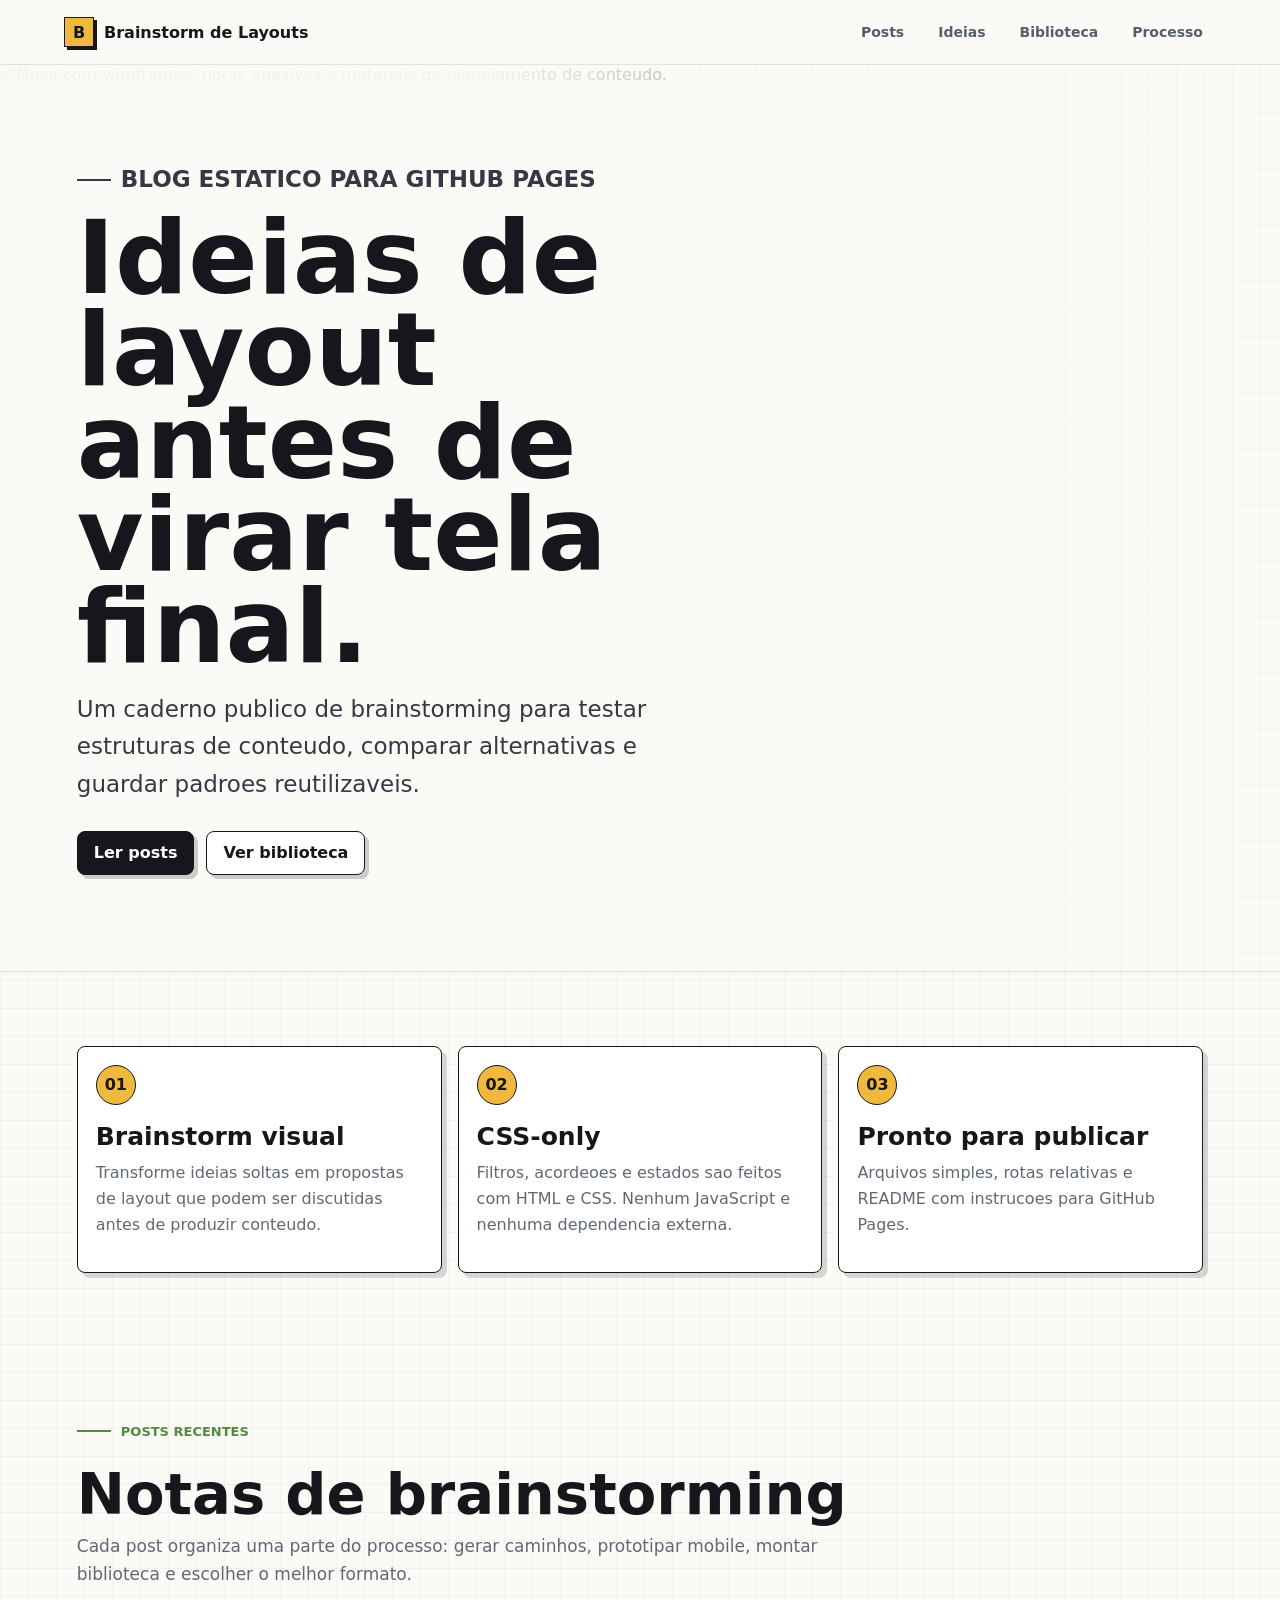
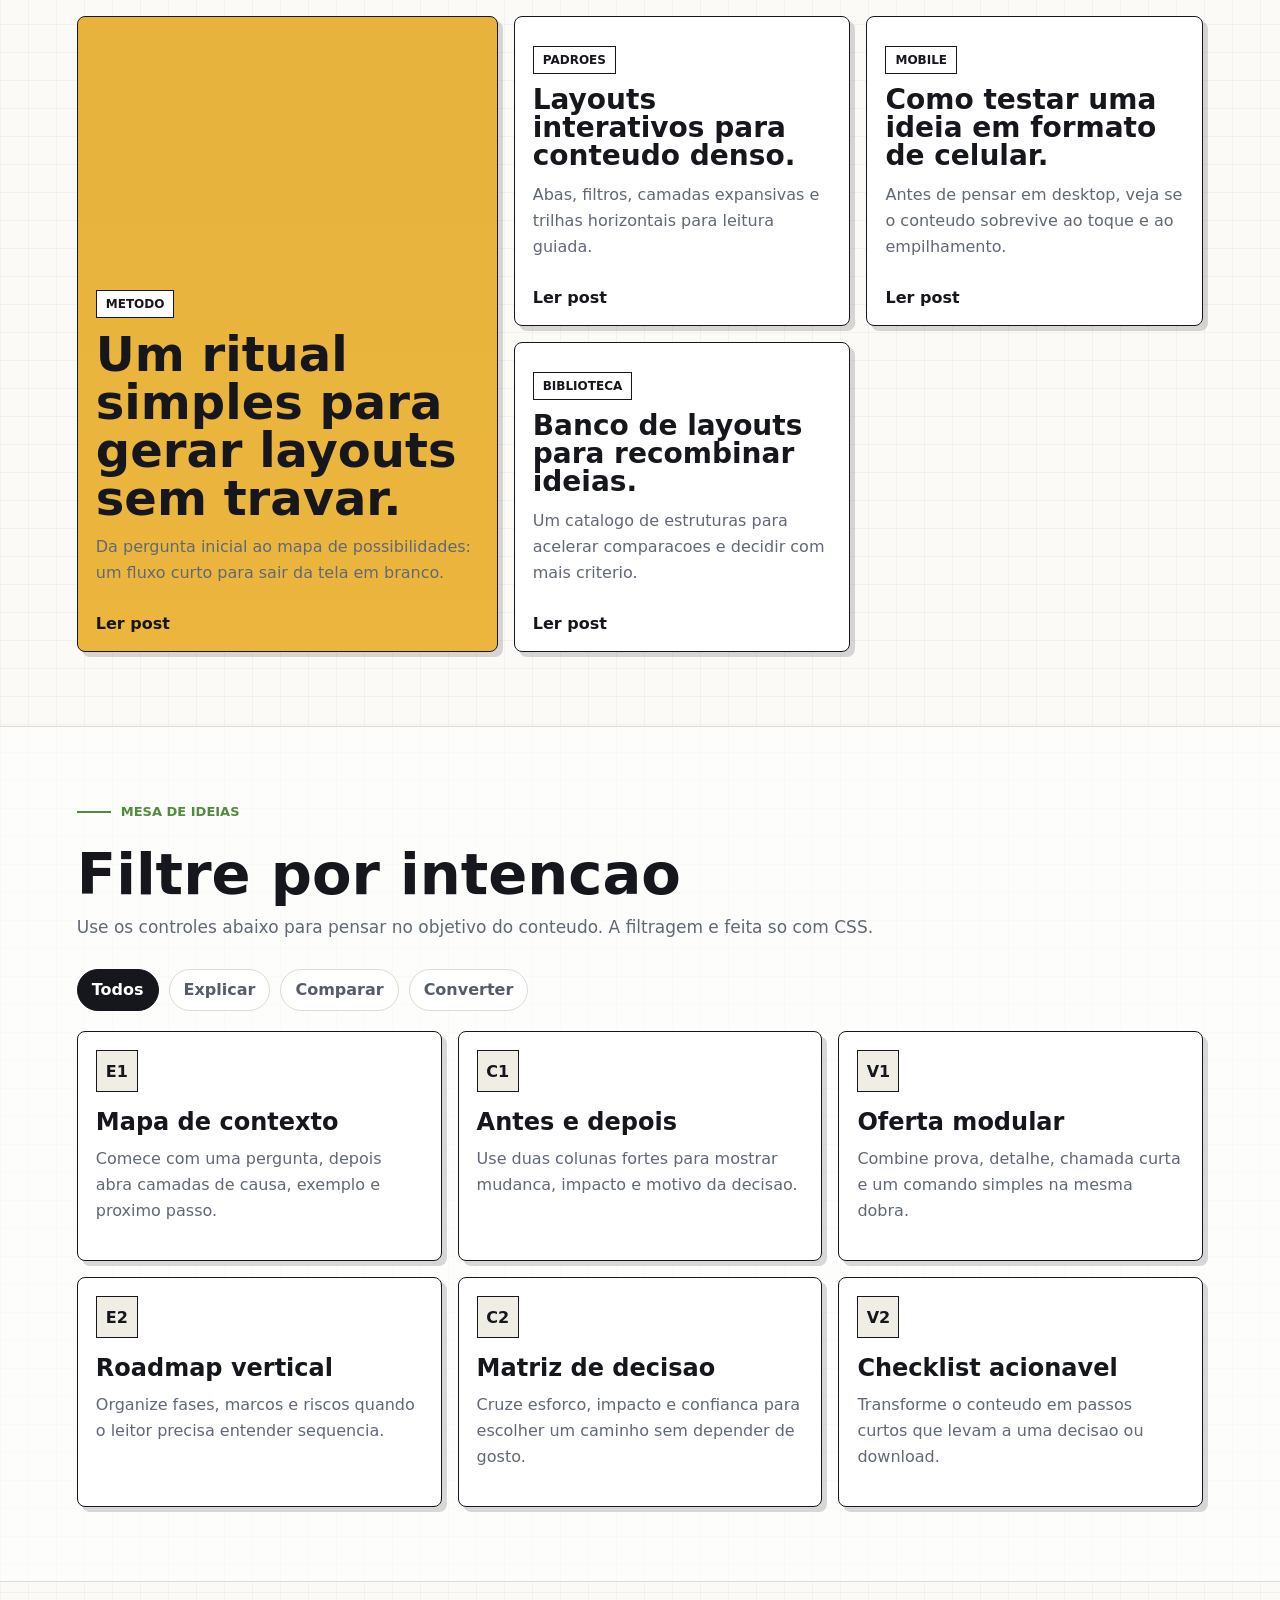
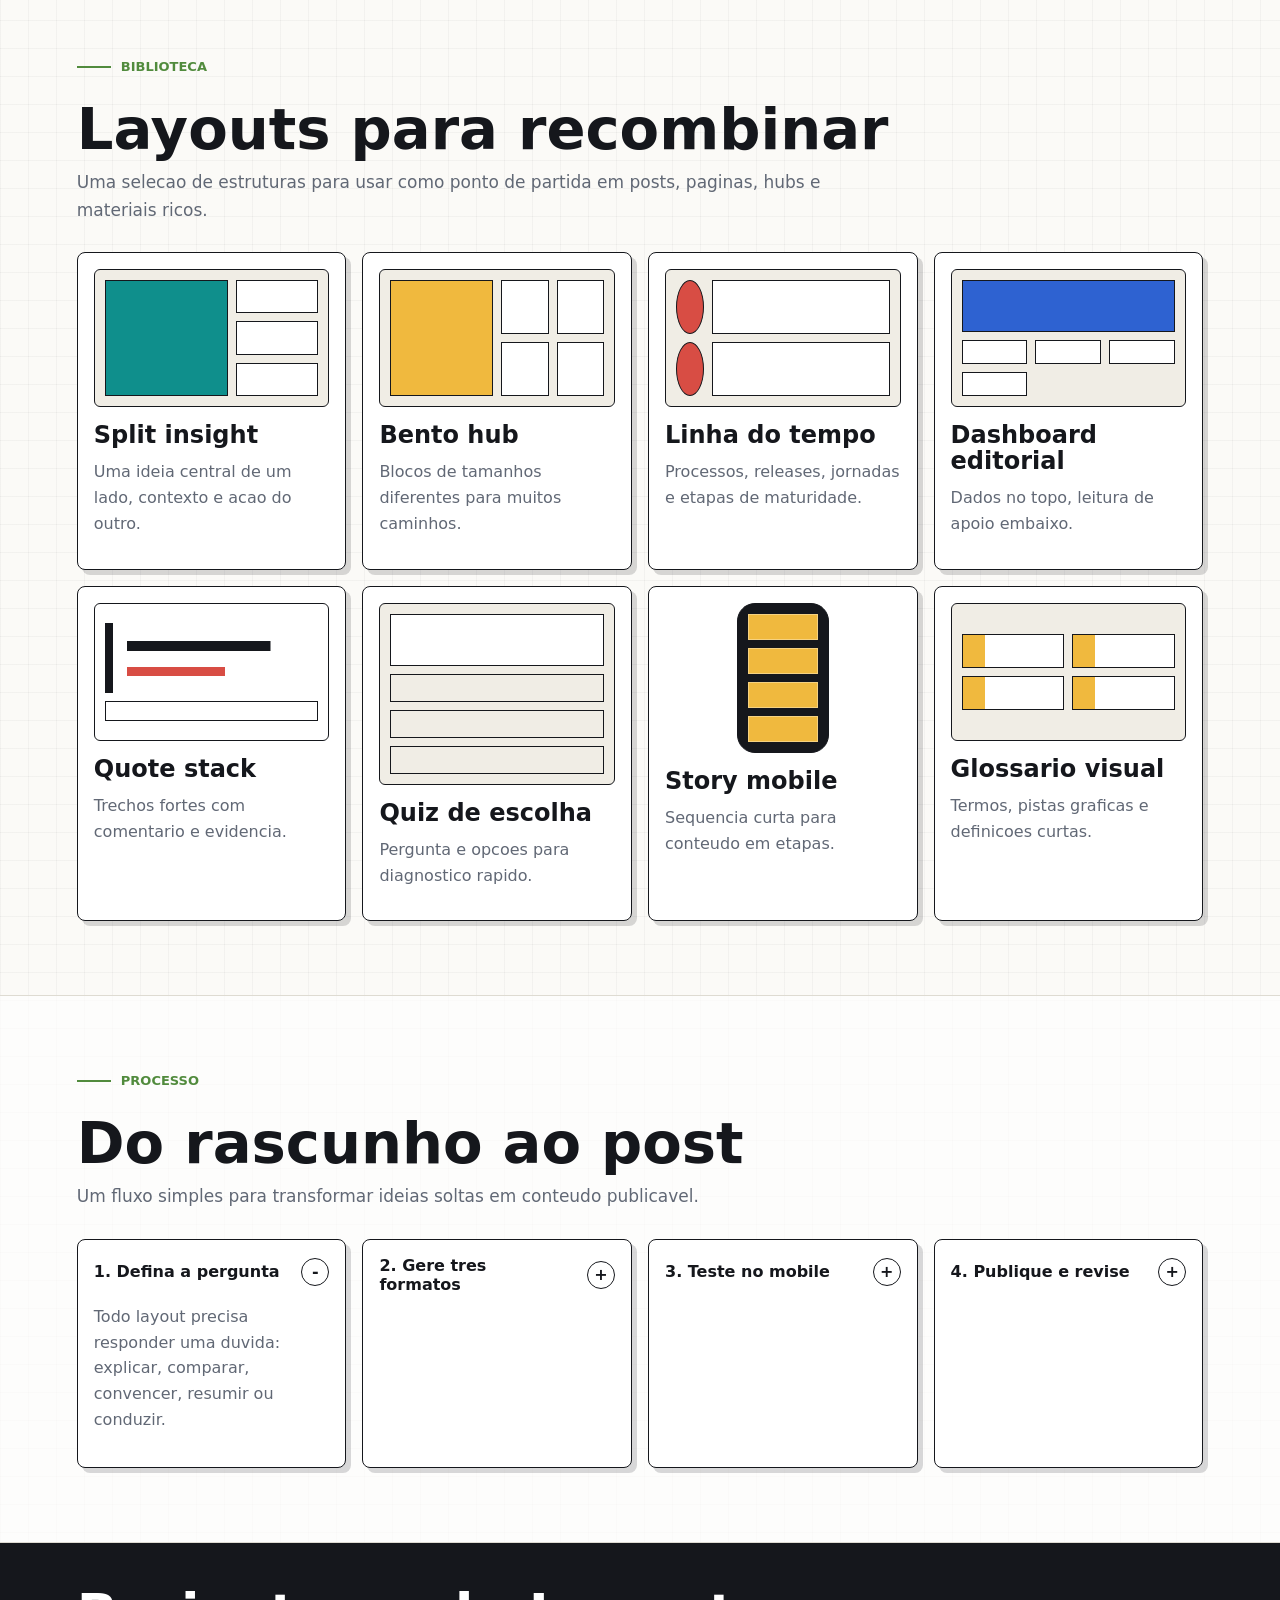
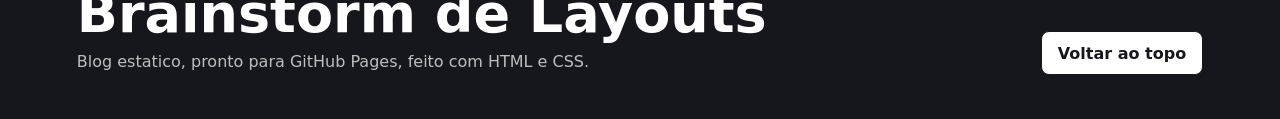
==== index.html @ 1c4a5344 "Add files via upload" ====
<!doctype html>
<html lang="pt-BR">
<head>
  <meta charset="utf-8">
  <meta name="viewport" content="width=device-width, initial-scale=1">
  <meta name="description" content="Um blog estatico de brainstorming para criar, comparar e publicar ideias de layouts interativos para conteudo.">
  <title>Brainstorm de Layouts</title>
  <link rel="stylesheet" href="styles.css">
</head>
<body>
  <a class="skip-link" href="#conteudo">Pular para o conteudo</a>

  <header class="site-header">
    <a class="brand" href="index.html" aria-label="Brainstorm de Layouts">
      <span class="brand-mark" aria-hidden="true">B</span>
      <span>Brainstorm de Layouts</span>
    </a>
    <nav class="site-nav" aria-label="Navegacao principal">
      <a href="#posts">Posts</a>
      <a href="#ideias">Ideias</a>
      <a href="#biblioteca">Biblioteca</a>
      <a href="#processo">Processo</a>
    </nav>
  </header>

  <main id="conteudo">
    <section class="hero">
      <img class="hero-image" src="assets/brainstorm-hero.png" alt="Mesa com wireframes, notas adesivas e materiais de planejamento de conteudo.">
      <div class="hero-copy">
        <p class="eyebrow">Blog estatico para GitHub Pages</p>
        <h1>Ideias de layout antes de virar tela final.</h1>
        <p>Um caderno publico de brainstorming para testar estruturas de conteudo, comparar alternativas e guardar padroes reutilizaveis.</p>
        <div class="hero-actions">
          <a class="button primary" href="#posts">Ler posts</a>
          <a class="button secondary" href="#biblioteca">Ver biblioteca</a>
        </div>
      </div>
    </section>

    <section class="section intro-grid" aria-label="Resumo do projeto">
      <article class="intro-card">
        <span class="stat">01</span>
        <h2>Brainstorm visual</h2>
        <p>Transforme ideias soltas em propostas de layout que podem ser discutidas antes de produzir conteudo.</p>
      </article>
      <article class="intro-card">
        <span class="stat">02</span>
        <h2>CSS-only</h2>
        <p>Filtros, acordeoes e estados sao feitos com HTML e CSS. Nenhum JavaScript e nenhuma dependencia externa.</p>
      </article>
      <article class="intro-card">
        <span class="stat">03</span>
        <h2>Pronto para publicar</h2>
        <p>Arquivos simples, rotas relativas e README com instrucoes para GitHub Pages.</p>
      </article>
    </section>

    <section class="section" id="posts">
      <div class="section-head">
        <p class="eyebrow">Posts recentes</p>
        <h2>Notas de brainstorming</h2>
        <p>Cada post organiza uma parte do processo: gerar caminhos, prototipar mobile, montar biblioteca e escolher o melhor formato.</p>
      </div>

      <div class="post-grid">
        <article class="post-card feature">
          <a class="card-link" href="posts/ritual-de-brainstorming.html">
            <span class="tag">Metodo</span>
            <h3>Um ritual simples para gerar layouts sem travar.</h3>
            <p>Da pergunta inicial ao mapa de possibilidades: um fluxo curto para sair da tela em branco.</p>
            <span class="read-more">Ler post</span>
          </a>
        </article>
        <article class="post-card">
          <a class="card-link" href="posts/layouts-interativos.html">
            <span class="tag">Padroes</span>
            <h3>Layouts interativos para conteudo denso.</h3>
            <p>Abas, filtros, camadas expansivas e trilhas horizontais para leitura guiada.</p>
            <span class="read-more">Ler post</span>
          </a>
        </article>
        <article class="post-card">
          <a class="card-link" href="posts/mobile-preview.html">
            <span class="tag">Mobile</span>
            <h3>Como testar uma ideia em formato de celular.</h3>
            <p>Antes de pensar em desktop, veja se o conteudo sobrevive ao toque e ao empilhamento.</p>
            <span class="read-more">Ler post</span>
          </a>
        </article>
        <article class="post-card">
          <a class="card-link" href="posts/banco-de-layouts.html">
            <span class="tag">Biblioteca</span>
            <h3>Banco de layouts para recombinar ideias.</h3>
            <p>Um catalogo de estruturas para acelerar comparacoes e decidir com mais criterio.</p>
            <span class="read-more">Ler post</span>
          </a>
        </article>
      </div>
    </section>

    <section class="section band" id="ideias">
      <div class="section-head">
        <p class="eyebrow">Mesa de ideias</p>
        <h2>Filtre por intencao</h2>
        <p>Use os controles abaixo para pensar no objetivo do conteudo. A filtragem e feita so com CSS.</p>
      </div>

      <div class="idea-filter">
        <input class="filter-input" type="radio" name="idea-filter" id="todos" checked>
        <input class="filter-input" type="radio" name="idea-filter" id="explicar">
        <input class="filter-input" type="radio" name="idea-filter" id="comparar">
        <input class="filter-input" type="radio" name="idea-filter" id="converter">

        <div class="filter-controls" aria-label="Filtros de ideias">
          <label for="todos">Todos</label>
          <label for="explicar">Explicar</label>
          <label for="comparar">Comparar</label>
          <label for="converter">Converter</label>
        </div>

        <div class="idea-board">
          <article class="idea-card" data-kind="explicar">
            <span class="idea-number">E1</span>
            <h3>Mapa de contexto</h3>
            <p>Comece com uma pergunta, depois abra camadas de causa, exemplo e proximo passo.</p>
          </article>
          <article class="idea-card" data-kind="comparar">
            <span class="idea-number">C1</span>
            <h3>Antes e depois</h3>
            <p>Use duas colunas fortes para mostrar mudanca, impacto e motivo da decisao.</p>
          </article>
          <article class="idea-card" data-kind="converter">
            <span class="idea-number">V1</span>
            <h3>Oferta modular</h3>
            <p>Combine prova, detalhe, chamada curta e um comando simples na mesma dobra.</p>
          </article>
          <article class="idea-card" data-kind="explicar">
            <span class="idea-number">E2</span>
            <h3>Roadmap vertical</h3>
            <p>Organize fases, marcos e riscos quando o leitor precisa entender sequencia.</p>
          </article>
          <article class="idea-card" data-kind="comparar">
            <span class="idea-number">C2</span>
            <h3>Matriz de decisao</h3>
            <p>Cruze esforco, impacto e confianca para escolher um caminho sem depender de gosto.</p>
          </article>
          <article class="idea-card" data-kind="converter">
            <span class="idea-number">V2</span>
            <h3>Checklist acionavel</h3>
            <p>Transforme o conteudo em passos curtos que levam a uma decisao ou download.</p>
          </article>
        </div>
      </div>
    </section>

    <section class="section" id="biblioteca">
      <div class="section-head">
        <p class="eyebrow">Biblioteca</p>
        <h2>Layouts para recombinar</h2>
        <p>Uma selecao de estruturas para usar como ponto de partida em posts, paginas, hubs e materiais ricos.</p>
      </div>

      <div class="layout-library">
        <article class="layout-card">
          <div class="layout-mini split" aria-hidden="true"><span></span><span></span><span></span><span></span></div>
          <h3>Split insight</h3>
          <p>Uma ideia central de um lado, contexto e acao do outro.</p>
        </article>
        <article class="layout-card">
          <div class="layout-mini bento" aria-hidden="true"><span></span><span></span><span></span><span></span><span></span></div>
          <h3>Bento hub</h3>
          <p>Blocos de tamanhos diferentes para muitos caminhos.</p>
        </article>
        <article class="layout-card">
          <div class="layout-mini timeline" aria-hidden="true"><span></span><span></span><span></span><span></span></div>
          <h3>Linha do tempo</h3>
          <p>Processos, releases, jornadas e etapas de maturidade.</p>
        </article>
        <article class="layout-card">
          <div class="layout-mini dashboard" aria-hidden="true"><span></span><span></span><span></span><span></span><span></span></div>
          <h3>Dashboard editorial</h3>
          <p>Dados no topo, leitura de apoio embaixo.</p>
        </article>
        <article class="layout-card">
          <div class="layout-mini quote" aria-hidden="true"><span></span><span></span></div>
          <h3>Quote stack</h3>
          <p>Trechos fortes com comentario e evidencia.</p>
        </article>
        <article class="layout-card">
          <div class="layout-mini quiz" aria-hidden="true"><span></span><span></span><span></span><span></span></div>
          <h3>Quiz de escolha</h3>
          <p>Pergunta e opcoes para diagnostico rapido.</p>
        </article>
        <article class="layout-card">
          <div class="layout-mini mobile" aria-hidden="true"><span></span><span></span><span></span><span></span></div>
          <h3>Story mobile</h3>
          <p>Sequencia curta para conteudo em etapas.</p>
        </article>
        <article class="layout-card">
          <div class="layout-mini glossary" aria-hidden="true"><span></span><span></span><span></span><span></span></div>
          <h3>Glossario visual</h3>
          <p>Termos, pistas graficas e definicoes curtas.</p>
        </article>
      </div>
    </section>

    <section class="section band process" id="processo">
      <div class="section-head">
        <p class="eyebrow">Processo</p>
        <h2>Do rascunho ao post</h2>
        <p>Um fluxo simples para transformar ideias soltas em conteudo publicavel.</p>
      </div>

      <div class="process-grid">
        <details open>
          <summary>1. Defina a pergunta</summary>
          <p>Todo layout precisa responder uma duvida: explicar, comparar, convencer, resumir ou conduzir.</p>
        </details>
        <details>
          <summary>2. Gere tres formatos</summary>
          <p>Crie pelo menos tres estruturas diferentes antes de escolher: uma linear, uma modular e uma visual.</p>
        </details>
        <details>
          <summary>3. Teste no mobile</summary>
          <p>Se o conteudo perde hierarquia em tela pequena, o layout ainda nao esta pronto.</p>
        </details>
        <details>
          <summary>4. Publique e revise</summary>
          <p>Suba no GitHub Pages, compartilhe o link e registre o que funcionou para a proxima rodada.</p>
        </details>
      </div>
    </section>
  </main>

  <footer class="site-footer">
    <div>
      <h2>Brainstorm de Layouts</h2>
      <p>Blog estatico, pronto para GitHub Pages, feito com HTML e CSS.</p>
    </div>
    <a class="button footer-button" href="#conteudo">Voltar ao topo</a>
  </footer>
</body>
</html>
---- styles.css ----
:root {
  color-scheme: light;
  --ink: #15171c;
  --muted: #616875;
  --paper: #fbfaf7;
  --panel: #ffffff;
  --line: #dedbd2;
  --soft: #f0ede5;
  --red: #d84d44;
  --teal: #0f8f8c;
  --blue: #2e62d1;
  --green: #518b3d;
  --yellow: #f0b93e;
  --shadow: 0 20px 60px rgba(21, 23, 28, .12);
  --radius: 8px;
  font-family: Inter, ui-sans-serif, system-ui, -apple-system, BlinkMacSystemFont, "Segoe UI", sans-serif;
}

* {
  box-sizing: border-box;
}

html {
  scroll-behavior: smooth;
}

body {
  margin: 0;
  overflow-x: hidden;
  background:
    linear-gradient(90deg, rgba(21, 23, 28, .035) 1px, transparent 1px),
    linear-gradient(rgba(21, 23, 28, .035) 1px, transparent 1px),
    var(--paper);
  background-size: 28px 28px;
  color: var(--ink);
}

img {
  display: block;
  max-width: 100%;
}

a {
  color: inherit;
}

h1,
h2,
h3,
p {
  margin-top: 0;
}

h1,
h2,
h3 {
  letter-spacing: 0;
}

p {
  color: var(--muted);
  line-height: 1.62;
}

.skip-link {
  position: fixed;
  top: 10px;
  left: 10px;
  z-index: 40;
  transform: translateY(-140%);
  padding: 10px 12px;
  border: 1px solid var(--ink);
  background: var(--yellow);
  font-weight: 800;
}

.skip-link:focus {
  transform: translateY(0);
}

.site-header {
  position: sticky;
  top: 0;
  z-index: 20;
  display: flex;
  align-items: center;
  justify-content: space-between;
  gap: 18px;
  padding: 14px clamp(18px, 5vw, 64px);
  border-bottom: 1px solid rgba(21, 23, 28, .1);
  background: rgba(251, 250, 247, .9);
  backdrop-filter: blur(14px);
}

.brand {
  display: inline-flex;
  align-items: center;
  gap: 10px;
  font-weight: 900;
  text-decoration: none;
  white-space: nowrap;
}

.brand-mark {
  display: grid;
  width: 30px;
  height: 30px;
  place-items: center;
  border: 1px solid var(--ink);
  background: var(--yellow);
  box-shadow: 3px 3px 0 var(--ink);
}

.site-nav {
  display: flex;
  flex-wrap: wrap;
  justify-content: flex-end;
  gap: 8px;
}

.site-nav a {
  min-height: 36px;
  padding: 9px 12px;
  border: 1px solid transparent;
  border-radius: 999px;
  color: #565d6b;
  font-size: 14px;
  font-weight: 800;
  text-decoration: none;
}

.site-nav a:hover,
.site-nav a:focus-visible {
  border-color: var(--line);
  background: var(--panel);
  color: var(--ink);
  outline: none;
}

.hero {
  position: relative;
  display: grid;
  min-height: 82vh;
  align-items: end;
  overflow: hidden;
  border-bottom: 1px solid var(--line);
}

.hero-image {
  position: absolute;
  inset: 0;
  width: 100%;
  height: 100%;
  object-fit: cover;
  object-position: center;
}

.hero::after {
  position: absolute;
  inset: 0;
  background: linear-gradient(90deg, rgba(251, 250, 247, .96) 0 38%, rgba(251, 250, 247, .68) 58%, rgba(251, 250, 247, .2));
  content: "";
}

.hero-copy {
  position: relative;
  z-index: 1;
  max-width: 760px;
  padding: clamp(42px, 8vw, 96px) clamp(18px, 6vw, 86px);
}

.eyebrow {
  display: inline-flex;
  align-items: center;
  gap: 10px;
  margin-bottom: 14px;
  color: var(--green);
  font-size: 13px;
  font-weight: 900;
  letter-spacing: 0;
  text-transform: uppercase;
}

.eyebrow::before {
  width: 34px;
  height: 2px;
  background: currentColor;
  content: "";
}

.hero h1 {
  max-width: 12ch;
  margin-bottom: 18px;
  font-size: clamp(48px, 8vw, 110px);
  line-height: .9;
}

.hero p {
  max-width: 56ch;
  color: #353943;
  font-size: clamp(18px, 2vw, 23px);
}

.hero-actions {
  display: flex;
  flex-wrap: wrap;
  gap: 12px;
  margin-top: 28px;
}

.button {
  display: inline-flex;
  min-height: 44px;
  align-items: center;
  justify-content: center;
  padding: 11px 16px;
  border: 1px solid var(--ink);
  border-radius: var(--radius);
  font-weight: 900;
  text-decoration: none;
  box-shadow: 4px 4px 0 rgba(21, 23, 28, .2);
}

.button.primary {
  background: var(--ink);
  color: #fff;
}

.button.secondary,
.footer-button {
  background: var(--panel);
  color: var(--ink);
}

.section {
  padding: 74px clamp(18px, 6vw, 86px);
}

.band {
  border-block: 1px solid var(--line);
  background: rgba(255, 255, 255, .66);
}

.section-head {
  display: grid;
  max-width: 820px;
  gap: 10px;
  margin-bottom: 28px;
}

.section-head h2 {
  margin-bottom: 0;
  font-size: clamp(32px, 4.5vw, 62px);
  line-height: 1;
}

.section-head p:last-child {
  margin-bottom: 0;
  font-size: 17px;
}

.intro-grid,
.post-grid,
.layout-library {
  display: grid;
  grid-template-columns: repeat(3, minmax(0, 1fr));
  gap: 16px;
}

.intro-card,
.post-card,
.idea-card,
.layout-card,
.process-grid details {
  border: 1px solid var(--ink);
  border-radius: var(--radius);
  background: var(--panel);
  box-shadow: 5px 5px 0 rgba(21, 23, 28, .16);
}

.intro-card {
  min-height: 220px;
  padding: 18px;
}

.stat {
  display: inline-grid;
  width: 40px;
  height: 40px;
  place-items: center;
  margin-bottom: 18px;
  border: 1px solid var(--ink);
  border-radius: 50%;
  background: var(--yellow);
  font-weight: 900;
}

.intro-card h2 {
  margin-bottom: 10px;
  font-size: 25px;
  line-height: 1.08;
}

.post-grid {
  grid-template-columns: 1.25fr 1fr 1fr;
}

.post-card {
  min-height: 310px;
  overflow: hidden;
}

.post-card.feature {
  grid-row: span 2;
  min-height: 636px;
  background:
    linear-gradient(180deg, rgba(21, 23, 28, .04), rgba(21, 23, 28, .02)),
    var(--yellow);
}

.card-link {
  display: grid;
  min-height: 100%;
  align-content: end;
  gap: 12px;
  padding: 18px;
  text-decoration: none;
}

.tag {
  width: fit-content;
  padding: 6px 9px;
  border: 1px solid var(--ink);
  background: #fff;
  font-size: 12px;
  font-weight: 900;
  text-transform: uppercase;
}

.post-card h3 {
  max-width: 12ch;
  margin-bottom: 0;
  font-size: clamp(26px, 4vw, 48px);
  line-height: 1;
}

.post-card:not(.feature) h3 {
  max-width: 16ch;
  font-size: 28px;
}

.read-more {
  color: var(--ink);
  font-weight: 900;
}

.idea-filter {
  display: grid;
  gap: 20px;
}

.filter-input {
  position: absolute;
  opacity: 0;
  pointer-events: none;
}

.filter-controls {
  display: flex;
  flex-wrap: wrap;
  gap: 10px;
}

.filter-controls label {
  min-height: 42px;
  padding: 10px 14px;
  border: 1px solid var(--line);
  border-radius: 999px;
  background: #fff;
  color: #555d69;
  cursor: pointer;
  font-weight: 900;
}

#todos:checked ~ .filter-controls label[for="todos"],
#explicar:checked ~ .filter-controls label[for="explicar"],
#comparar:checked ~ .filter-controls label[for="comparar"],
#converter:checked ~ .filter-controls label[for="converter"] {
  border-color: var(--ink);
  background: var(--ink);
  color: #fff;
}

.idea-board {
  display: grid;
  grid-template-columns: repeat(3, minmax(0, 1fr));
  gap: 16px;
}

.idea-card {
  min-height: 230px;
  padding: 18px;
}

.idea-number {
  display: inline-grid;
  width: 42px;
  height: 42px;
  place-items: center;
  margin-bottom: 18px;
  border: 1px solid var(--ink);
  background: var(--soft);
  font-weight: 900;
}

.idea-card h3,
.layout-card h3 {
  margin-bottom: 10px;
  font-size: 24px;
  line-height: 1.08;
}

#explicar:checked ~ .idea-board .idea-card:not([data-kind="explicar"]),
#comparar:checked ~ .idea-board .idea-card:not([data-kind="comparar"]),
#converter:checked ~ .idea-board .idea-card:not([data-kind="converter"]) {
  display: none;
}

.layout-library {
  grid-template-columns: repeat(4, minmax(0, 1fr));
}

.layout-card {
  min-height: 276px;
  padding: 16px;
}

.layout-mini {
  display: grid;
  min-height: 138px;
  gap: 8px;
  margin-bottom: 16px;
  padding: 10px;
  border: 1px solid var(--ink);
  border-radius: 6px;
  background: var(--soft);
}

.layout-mini span {
  min-height: 20px;
  border: 1px solid var(--ink);
  background: #fff;
}

.layout-mini.split {
  grid-template-columns: 1.2fr .8fr;
}

.layout-mini.split span:first-child {
  grid-row: span 3;
  background: var(--teal);
}

.layout-mini.bento {
  grid-template-columns: repeat(4, 1fr);
}

.layout-mini.bento span:first-child {
  grid-column: span 2;
  grid-row: span 2;
  background: var(--yellow);
}

.layout-mini.timeline {
  grid-template-columns: 28px 1fr;
}

.layout-mini.timeline span:nth-child(odd) {
  min-height: 20px;
  border-radius: 50%;
  background: var(--red);
}

.layout-mini.dashboard {
  grid-template-columns: repeat(3, 1fr);
}

.layout-mini.dashboard span:first-child {
  grid-column: span 3;
  min-height: 48px;
  background: var(--blue);
}

.layout-mini.quote {
  align-content: center;
  background: #fff;
}

.layout-mini.quote span:first-child {
  min-height: 70px;
  border-width: 0 0 0 8px;
  background:
    linear-gradient(var(--ink), var(--ink)) 14px 18px / 70% 10px no-repeat,
    linear-gradient(var(--red), var(--red)) 14px 44px / 48% 9px no-repeat,
    transparent;
}

.layout-mini.quiz {
  grid-template-columns: 1fr;
  align-content: center;
}

.layout-mini.quiz span:first-child {
  min-height: 52px;
  background: #fff;
}

.layout-mini.quiz span:nth-child(n+2) {
  min-height: 28px;
  background: var(--soft);
}

.layout-mini.mobile {
  width: 92px;
  min-height: 150px;
  margin-inline: auto;
  border-radius: 18px;
  background: var(--ink);
}

.layout-mini.mobile span {
  border-color: rgba(255, 255, 255, .35);
  background: var(--yellow);
}

.layout-mini.glossary {
  grid-template-columns: 1fr 1fr;
  align-content: center;
}

.layout-mini.glossary span {
  min-height: 34px;
  background: linear-gradient(90deg, var(--yellow) 0 22%, #fff 22%);
}

.process-grid {
  display: grid;
  grid-template-columns: repeat(4, minmax(0, 1fr));
  gap: 16px;
}

.process-grid details {
  min-height: 210px;
  padding: 0;
  overflow: hidden;
}

.process-grid summary {
  display: flex;
  min-height: 64px;
  align-items: center;
  justify-content: space-between;
  gap: 14px;
  padding: 16px;
  cursor: pointer;
  font-weight: 900;
  list-style: none;
}

.process-grid summary::-webkit-details-marker {
  display: none;
}

.process-grid summary::after {
  display: grid;
  width: 26px;
  height: 26px;
  flex: 0 0 auto;
  place-items: center;
  border: 1px solid currentColor;
  border-radius: 50%;
  content: "+";
}

.process-grid details[open] summary::after {
  content: "-";
}

.process-grid details p {
  padding: 0 16px 18px;
}

.site-footer {
  display: grid;
  grid-template-columns: minmax(0, 1fr) auto;
  gap: 24px;
  align-items: end;
  padding: 44px clamp(18px, 6vw, 86px);
  background: var(--ink);
  color: #fff;
}

.site-footer h2 {
  margin-bottom: 8px;
  font-size: clamp(28px, 5vw, 54px);
  line-height: 1;
}

.site-footer p {
  margin-bottom: 0;
  color: rgba(255, 255, 255, .72);
}

.post-body {
  max-width: 820px;
  margin: 0 auto;
  padding: 70px clamp(18px, 6vw, 86px);
}

.post-body header {
  margin-bottom: 34px;
}

.post-body h1 {
  margin-bottom: 18px;
  font-size: clamp(42px, 7vw, 86px);
  line-height: .94;
}

.post-body h2 {
  margin-top: 42px;
  margin-bottom: 12px;
  font-size: clamp(28px, 4vw, 44px);
  line-height: 1;
}

.post-body p,
.post-body li {
  color: #454b56;
  font-size: 18px;
  line-height: 1.72;
}

.post-body ul,
.post-body ol {
  padding-left: 22px;
}

.post-note {
  margin: 32px 0;
  padding: 18px;
  border: 1px solid var(--ink);
  border-radius: var(--radius);
  background: #fff;
  box-shadow: 5px 5px 0 rgba(21, 23, 28, .16);
}

.post-nav {
  display: flex;
  flex-wrap: wrap;
  gap: 12px;
  margin-top: 44px;
}

@media (max-width: 1040px) {
  .intro-grid,
  .post-grid,
  .idea-board,
  .layout-library,
  .process-grid {
    grid-template-columns: repeat(2, minmax(0, 1fr));
  }

  .post-card.feature {
    grid-row: auto;
    min-height: 360px;
  }
}

@media (max-width: 720px) {
  .site-header {
    position: static;
    align-items: flex-start;
    flex-direction: column;
  }

  .site-nav {
    display: grid;
    width: min(100%, 336px);
    grid-template-columns: repeat(2, minmax(0, 1fr));
  }

  .site-nav a {
    text-align: center;
  }

  .hero {
    min-height: 760px;
  }

  .hero::after {
    background: linear-gradient(180deg, rgba(251, 250, 247, .95) 0 58%, rgba(251, 250, 247, .45));
  }

  .hero-copy {
    width: 100%;
    max-width: 390px;
    min-width: 0;
    padding: 46px 28px;
    overflow-wrap: anywhere;
  }

  .hero-copy > * {
    max-width: 100%;
  }

  .eyebrow {
    display: flex;
    flex-wrap: wrap;
    font-size: 12px;
    line-height: 1.25;
  }

  .eyebrow::before {
    flex: 0 0 34px;
  }

  .hero h1 {
    font-size: clamp(42px, 14vw, 58px);
  }

  .hero-actions,
  .site-footer,
  .post-nav {
    grid-template-columns: 1fr;
  }

  .hero-actions,
  .site-footer {
    display: grid;
  }

  .button {
    width: 100%;
    min-width: 0;
  }

  .section,
  .post-body {
    padding-left: 28px;
    padding-right: 36px;
  }

  .section > *,
  .post-body > * {
    width: 100%;
    max-width: calc(100vw - 64px);
  }

  .intro-grid,
  .post-grid,
  .idea-board,
  .layout-library,
  .process-grid {
    grid-template-columns: 1fr;
  }

  .intro-card,
  .post-card,
  .idea-card,
  .layout-card,
  .process-grid details {
    min-width: 0;
  }

  .filter-controls {
    display: grid;
    grid-template-columns: repeat(2, minmax(0, 1fr));
  }

  .filter-controls label {
    text-align: center;
  }
}
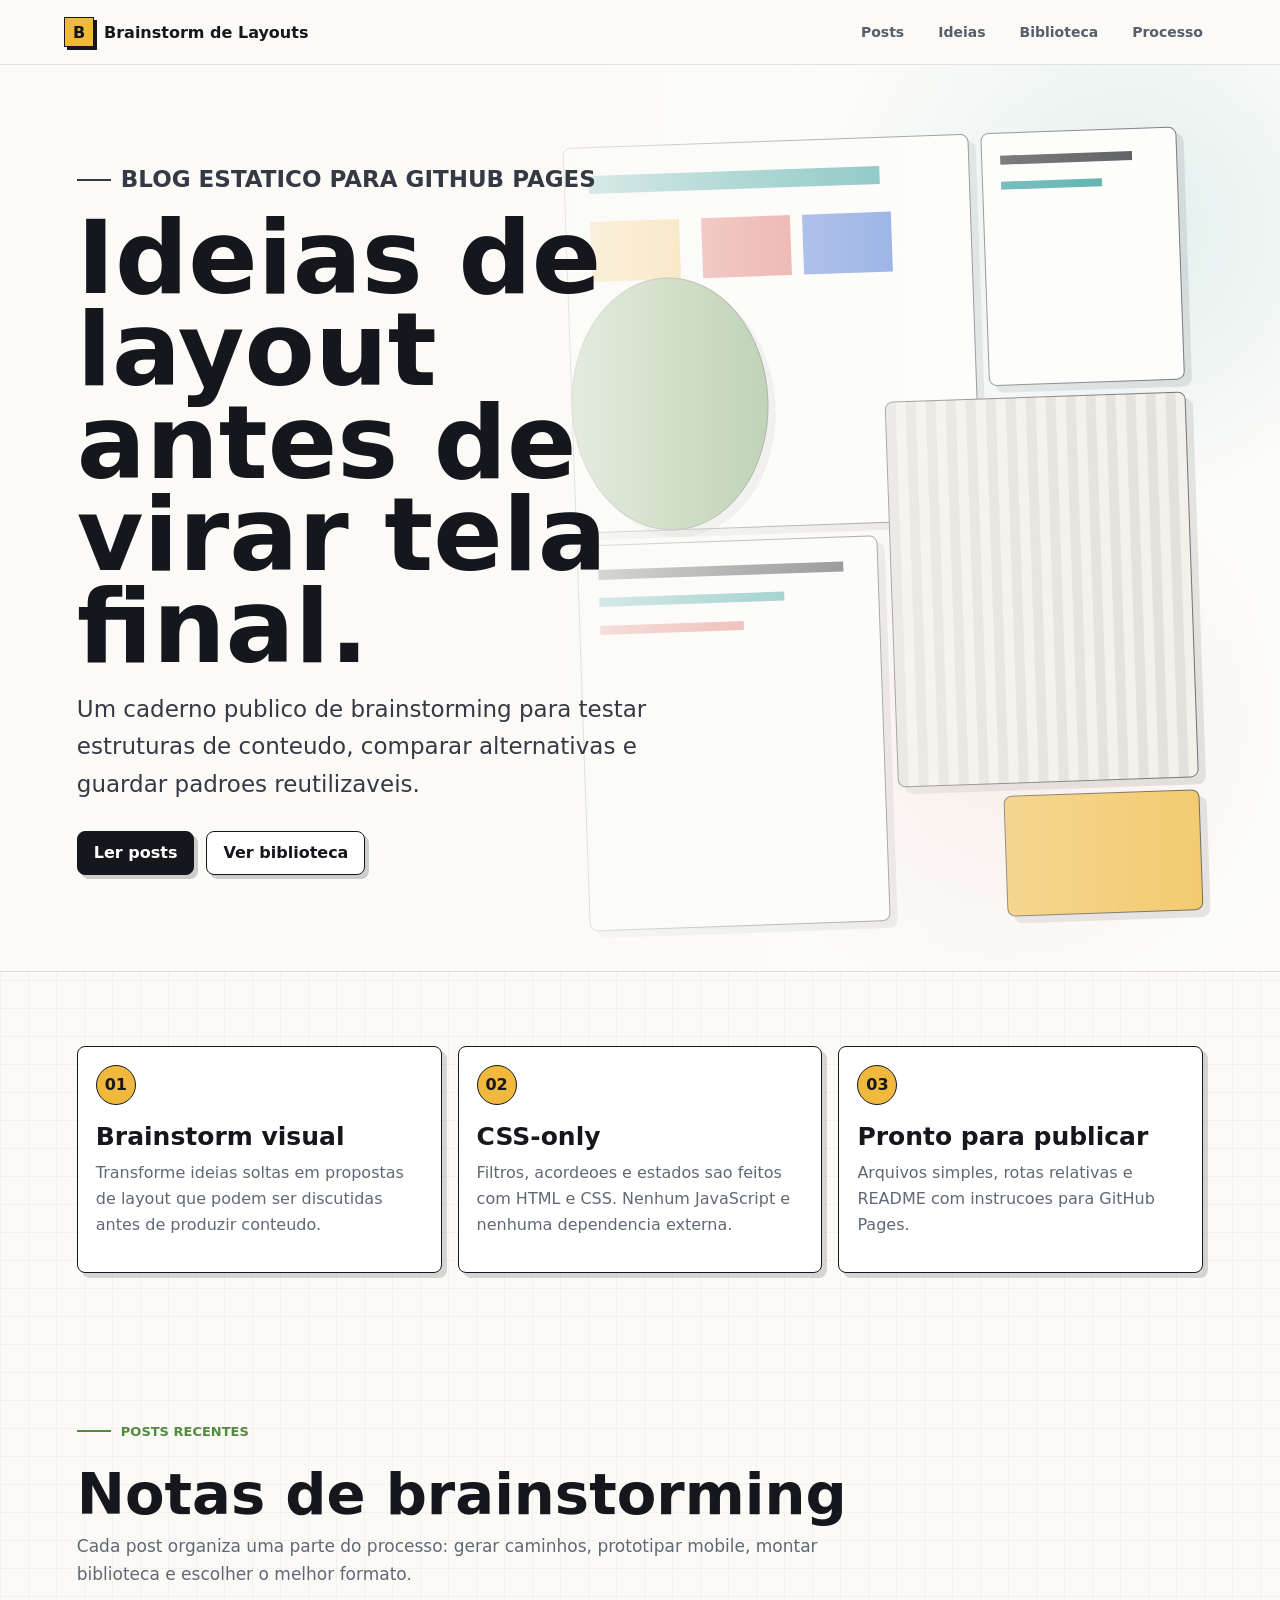
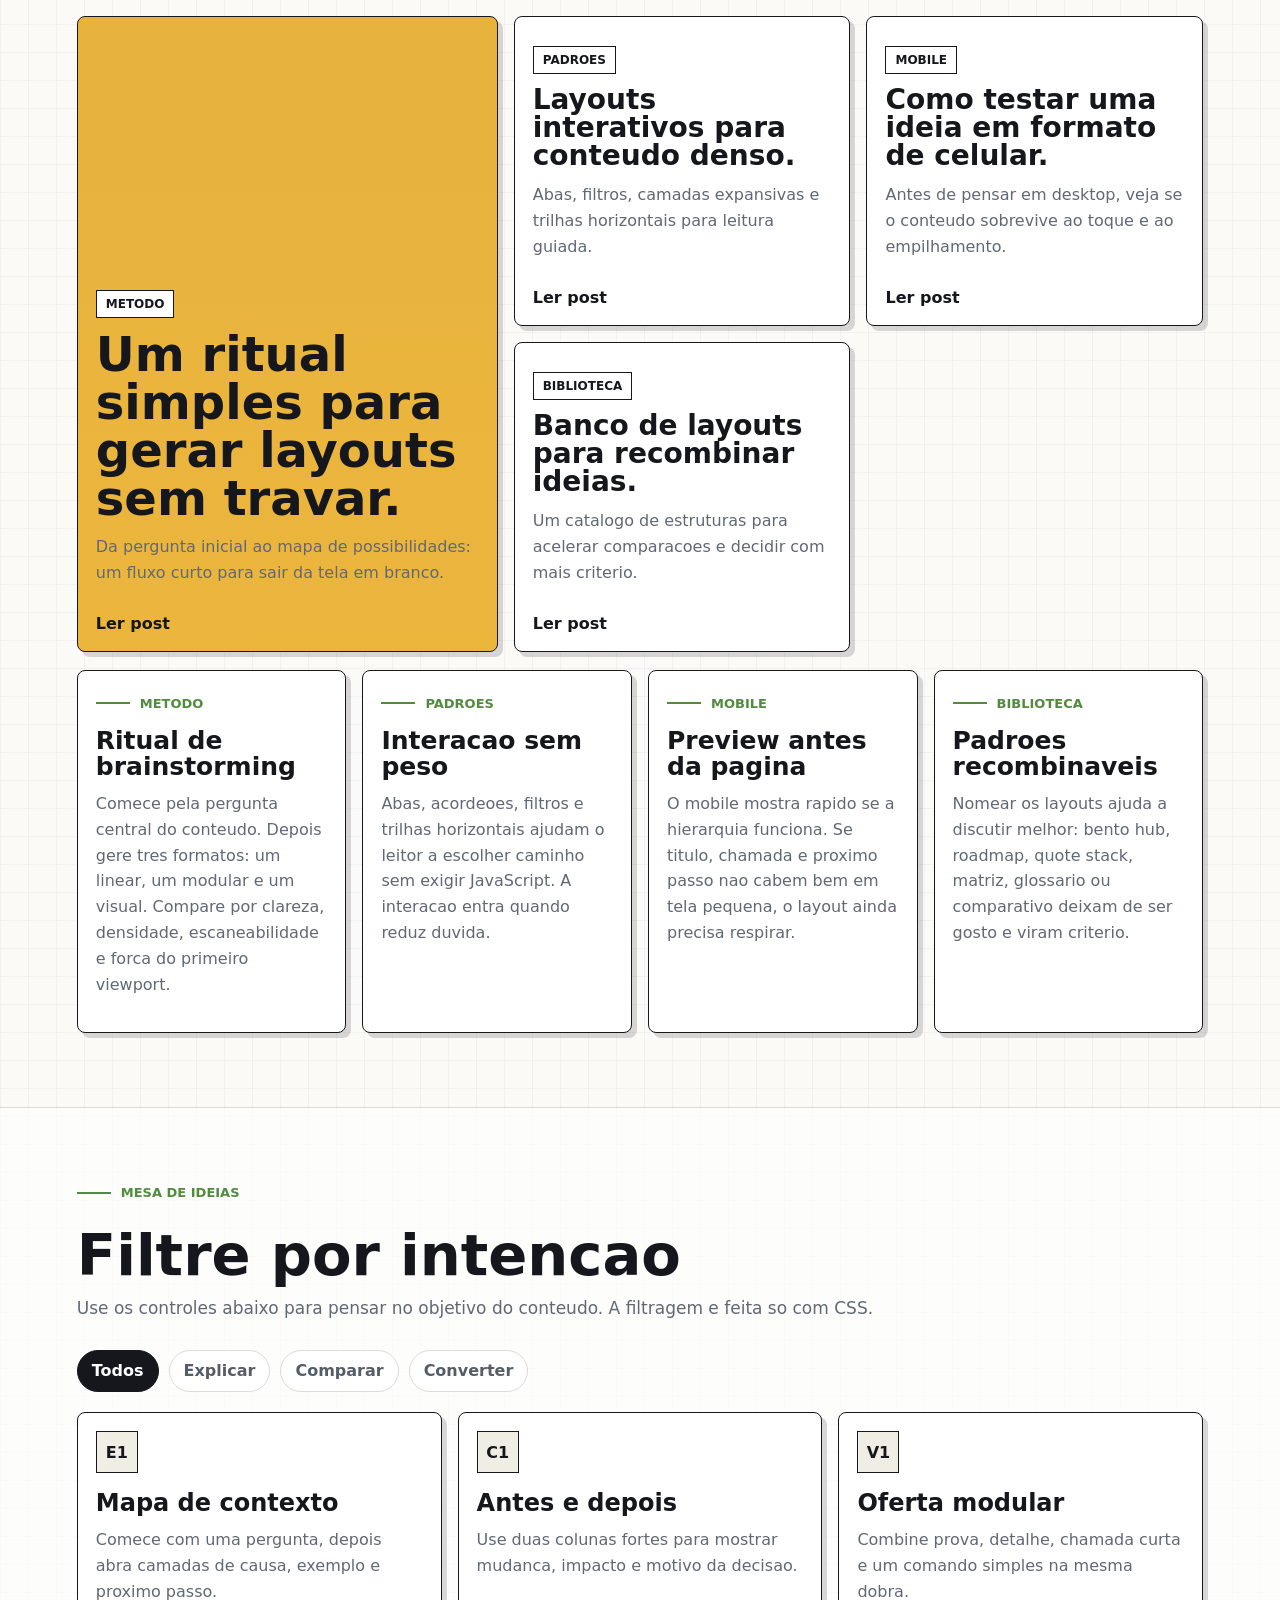
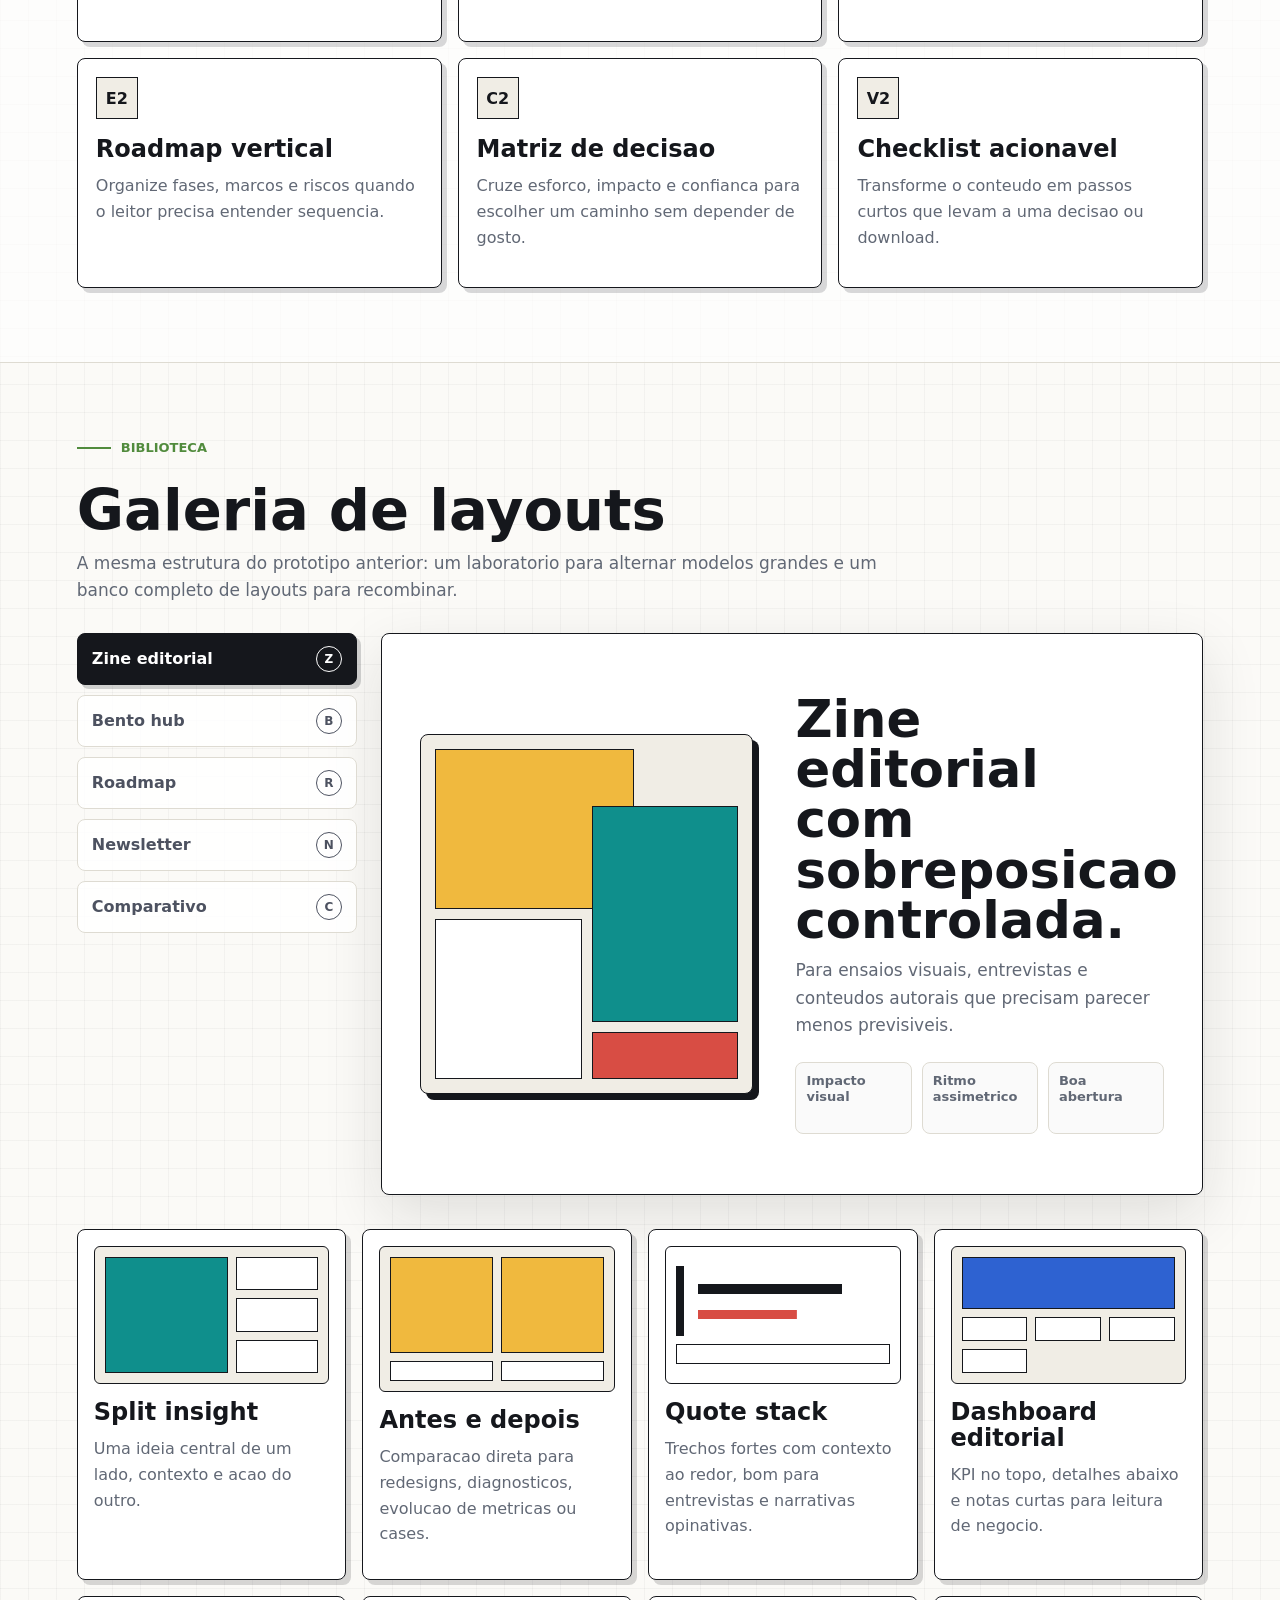
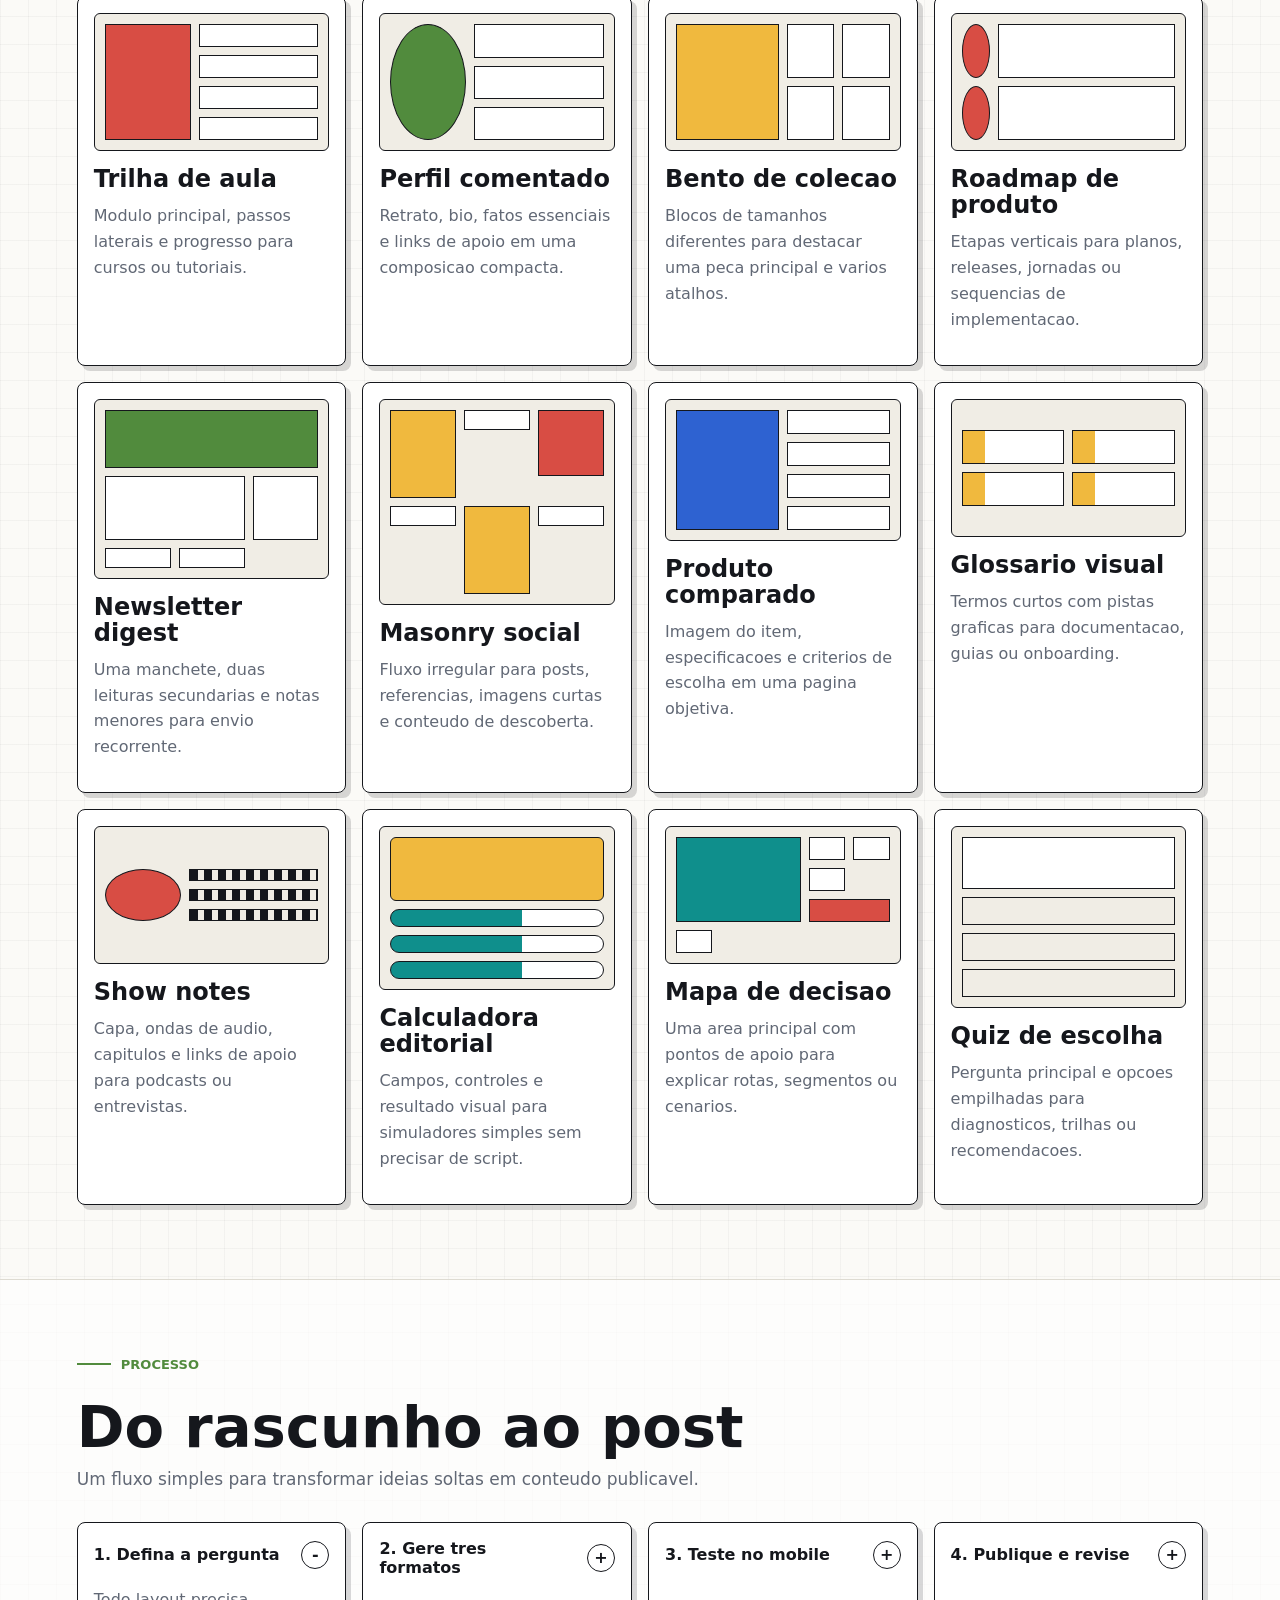
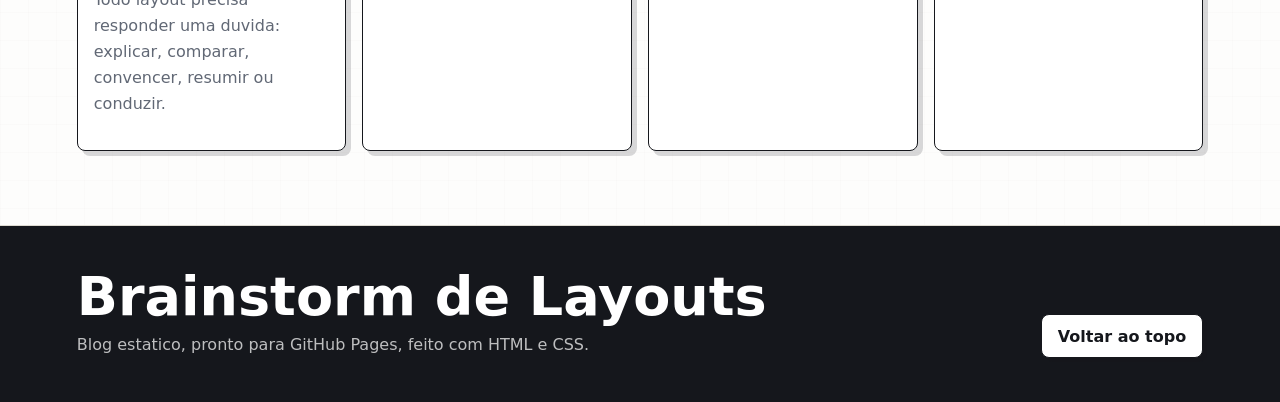
==== commit 2adbc2a9: "Add files via upload" ====
--- a/index.html
+++ b/index.html
@@ -25,7 +25,9 @@
 
   <main id="conteudo">
     <section class="hero">
-      <img class="hero-image" src="assets/brainstorm-hero.png" alt="Mesa com wireframes, notas adesivas e materiais de planejamento de conteudo.">
+      <div class="hero-art" aria-hidden="true">
+        <span></span><span></span><span></span><span></span><span></span><span></span>
+      </div>
       <div class="hero-copy">
         <p class="eyebrow">Blog estatico para GitHub Pages</p>
         <h1>Ideias de layout antes de virar tela final.</h1>
@@ -64,7 +66,7 @@
 
       <div class="post-grid">
         <article class="post-card feature">
-          <a class="card-link" href="posts/ritual-de-brainstorming.html">
+          <a class="card-link" href="#post-ritual">
             <span class="tag">Metodo</span>
             <h3>Um ritual simples para gerar layouts sem travar.</h3>
             <p>Da pergunta inicial ao mapa de possibilidades: um fluxo curto para sair da tela em branco.</p>
@@ -72,7 +74,7 @@
           </a>
         </article>
         <article class="post-card">
-          <a class="card-link" href="posts/layouts-interativos.html">
+          <a class="card-link" href="#post-interativos">
             <span class="tag">Padroes</span>
             <h3>Layouts interativos para conteudo denso.</h3>
             <p>Abas, filtros, camadas expansivas e trilhas horizontais para leitura guiada.</p>
@@ -80,7 +82,7 @@
           </a>
         </article>
         <article class="post-card">
-          <a class="card-link" href="posts/mobile-preview.html">
+          <a class="card-link" href="#post-mobile">
             <span class="tag">Mobile</span>
             <h3>Como testar uma ideia em formato de celular.</h3>
             <p>Antes de pensar em desktop, veja se o conteudo sobrevive ao toque e ao empilhamento.</p>
@@ -88,7 +90,7 @@
           </a>
         </article>
         <article class="post-card">
-          <a class="card-link" href="posts/banco-de-layouts.html">
+          <a class="card-link" href="#post-banco">
             <span class="tag">Biblioteca</span>
             <h3>Banco de layouts para recombinar ideias.</h3>
             <p>Um catalogo de estruturas para acelerar comparacoes e decidir com mais criterio.</p>
@@ -96,6 +98,29 @@
           </a>
         </article>
       </div>
+
+      <div class="inline-posts" aria-label="Posts completos">
+        <article class="inline-post" id="post-ritual">
+          <p class="eyebrow">Metodo</p>
+          <h3>Ritual de brainstorming</h3>
+          <p>Comece pela pergunta central do conteudo. Depois gere tres formatos: um linear, um modular e um visual. Compare por clareza, densidade, escaneabilidade e forca do primeiro viewport.</p>
+        </article>
+        <article class="inline-post" id="post-interativos">
+          <p class="eyebrow">Padroes</p>
+          <h3>Interacao sem peso</h3>
+          <p>Abas, acordeoes, filtros e trilhas horizontais ajudam o leitor a escolher caminho sem exigir JavaScript. A interacao entra quando reduz duvida.</p>
+        </article>
+        <article class="inline-post" id="post-mobile">
+          <p class="eyebrow">Mobile</p>
+          <h3>Preview antes da pagina</h3>
+          <p>O mobile mostra rapido se a hierarquia funciona. Se titulo, chamada e proximo passo nao cabem bem em tela pequena, o layout ainda precisa respirar.</p>
+        </article>
+        <article class="inline-post" id="post-banco">
+          <p class="eyebrow">Biblioteca</p>
+          <h3>Padroes recombinaveis</h3>
+          <p>Nomear os layouts ajuda a discutir melhor: bento hub, roadmap, quote stack, matriz, glossario ou comparativo deixam de ser gosto e viram criterio.</p>
+        </article>
+      </div>
     </section>
 
     <section class="section band" id="ideias">
@@ -156,8 +181,81 @@
     <section class="section" id="biblioteca">
       <div class="section-head">
         <p class="eyebrow">Biblioteca</p>
-        <h2>Layouts para recombinar</h2>
-        <p>Uma selecao de estruturas para usar como ponto de partida em posts, paginas, hubs e materiais ricos.</p>
+        <h2>Galeria de layouts</h2>
+        <p>A mesma estrutura do prototipo anterior: um laboratorio para alternar modelos grandes e um banco completo de layouts para recombinar.</p>
+      </div>
+
+      <input class="lab-set" type="radio" name="layout-lab" id="lab-zine" checked>
+      <input class="lab-set" type="radio" name="layout-lab" id="lab-bento">
+      <input class="lab-set" type="radio" name="layout-lab" id="lab-roadmap">
+      <input class="lab-set" type="radio" name="layout-lab" id="lab-newsletter">
+      <input class="lab-set" type="radio" name="layout-lab" id="lab-compare">
+
+      <div class="layout-lab">
+        <div class="lab-tools" aria-label="Previews grandes de layout">
+          <label class="lab-label" for="lab-zine">Zine editorial <span>Z</span></label>
+          <label class="lab-label" for="lab-bento">Bento hub <span>B</span></label>
+          <label class="lab-label" for="lab-roadmap">Roadmap <span>R</span></label>
+          <label class="lab-label" for="lab-newsletter">Newsletter <span>N</span></label>
+          <label class="lab-label" for="lab-compare">Comparativo <span>C</span></label>
+        </div>
+
+        <div class="lab-stage">
+          <article class="lab-panel zine-panel">
+            <div class="lab-canvas zine" aria-hidden="true">
+              <span></span><span></span><span></span><span></span>
+            </div>
+            <div class="lab-copy">
+              <h3>Zine editorial com sobreposicao controlada.</h3>
+              <p>Para ensaios visuais, entrevistas e conteudos autorais que precisam parecer menos previsiveis.</p>
+              <div class="lab-points"><span>Impacto visual</span><span>Ritmo assimetrico</span><span>Boa abertura</span></div>
+            </div>
+          </article>
+
+          <article class="lab-panel bento-panel">
+            <div class="lab-canvas bento" aria-hidden="true">
+              <span></span><span></span><span></span><span></span><span></span><span></span>
+            </div>
+            <div class="lab-copy">
+              <h3>Bento hub para organizar varias portas de entrada.</h3>
+              <p>Funciona quando a pagina precisa acomodar artigos, ferramentas, dados e chamadas no mesmo espaco.</p>
+              <div class="lab-points"><span>Grade modular</span><span>Alta densidade</span><span>Bom para hubs</span></div>
+            </div>
+          </article>
+
+          <article class="lab-panel roadmap-panel">
+            <div class="lab-canvas roadmap" aria-hidden="true">
+              <i></i><span></span><i></i><span></span><i></i><span></span><i></i><span></span>
+            </div>
+            <div class="lab-copy">
+              <h3>Roadmap vertical para explicar evolucao.</h3>
+              <p>Use quando o conteudo precisa mostrar ordem, processo, maturidade ou fases de uma decisao.</p>
+              <div class="lab-points"><span>Sequencia clara</span><span>Marco por etapa</span><span>Escaneavel</span></div>
+            </div>
+          </article>
+
+          <article class="lab-panel newsletter-panel">
+            <div class="lab-canvas newsletter" aria-hidden="true">
+              <span></span><span></span><span></span><span></span><span></span><span></span>
+            </div>
+            <div class="lab-copy">
+              <h3>Newsletter digest para leitura rapida e recorrente.</h3>
+              <p>Uma chamada principal, blocos secundarios e notas menores criam uma pagina pronta para circular.</p>
+              <div class="lab-points"><span>Recorrencia</span><span>Curadoria</span><span>Leitura curta</span></div>
+            </div>
+          </article>
+
+          <article class="lab-panel compare-panel">
+            <div class="lab-canvas compare" aria-hidden="true">
+              <span></span><span></span><span></span><span></span>
+            </div>
+            <div class="lab-copy">
+              <h3>Comparativo lado a lado para escolha objetiva.</h3>
+              <p>Bom para planos, alternativas, cenarios, ferramentas, recursos ou decisoes com criterios claros.</p>
+              <div class="lab-points"><span>Duas opcoes</span><span>Criterios visiveis</span><span>Decisao rapida</span></div>
+            </div>
+          </article>
+        </div>
       </div>
 
       <div class="layout-library">
@@ -167,39 +265,79 @@
           <p>Uma ideia central de um lado, contexto e acao do outro.</p>
         </article>
         <article class="layout-card">
-          <div class="layout-mini bento" aria-hidden="true"><span></span><span></span><span></span><span></span><span></span></div>
-          <h3>Bento hub</h3>
-          <p>Blocos de tamanhos diferentes para muitos caminhos.</p>
-        </article>
-        <article class="layout-card">
-          <div class="layout-mini timeline" aria-hidden="true"><span></span><span></span><span></span><span></span></div>
-          <h3>Linha do tempo</h3>
-          <p>Processos, releases, jornadas e etapas de maturidade.</p>
+          <div class="layout-mini compare" aria-hidden="true"><span></span><span></span><span></span><span></span></div>
+          <h3>Antes e depois</h3>
+          <p>Comparacao direta para redesigns, diagnosticos, evolucao de metricas ou cases.</p>
+        </article>
+        <article class="layout-card">
+          <div class="layout-mini quote" aria-hidden="true"><span></span><span></span></div>
+          <h3>Quote stack</h3>
+          <p>Trechos fortes com contexto ao redor, bom para entrevistas e narrativas opinativas.</p>
         </article>
         <article class="layout-card">
           <div class="layout-mini dashboard" aria-hidden="true"><span></span><span></span><span></span><span></span><span></span></div>
           <h3>Dashboard editorial</h3>
-          <p>Dados no topo, leitura de apoio embaixo.</p>
-        </article>
-        <article class="layout-card">
-          <div class="layout-mini quote" aria-hidden="true"><span></span><span></span></div>
-          <h3>Quote stack</h3>
-          <p>Trechos fortes com comentario e evidencia.</p>
+          <p>KPI no topo, detalhes abaixo e notas curtas para leitura de negocio.</p>
+        </article>
+        <article class="layout-card">
+          <div class="layout-mini course" aria-hidden="true"><span></span><span></span><span></span><span></span><span></span></div>
+          <h3>Trilha de aula</h3>
+          <p>Modulo principal, passos laterais e progresso para cursos ou tutoriais.</p>
+        </article>
+        <article class="layout-card">
+          <div class="layout-mini profile" aria-hidden="true"><span></span><span></span><span></span><span></span></div>
+          <h3>Perfil comentado</h3>
+          <p>Retrato, bio, fatos essenciais e links de apoio em uma composicao compacta.</p>
+        </article>
+        <article class="layout-card">
+          <div class="layout-mini bento" aria-hidden="true"><span></span><span></span><span></span><span></span><span></span></div>
+          <h3>Bento de colecao</h3>
+          <p>Blocos de tamanhos diferentes para destacar uma peca principal e varios atalhos.</p>
+        </article>
+        <article class="layout-card">
+          <div class="layout-mini timeline" aria-hidden="true"><span></span><span></span><span></span><span></span></div>
+          <h3>Roadmap de produto</h3>
+          <p>Etapas verticais para planos, releases, jornadas ou sequencias de implementacao.</p>
+        </article>
+        <article class="layout-card">
+          <div class="layout-mini newsletter" aria-hidden="true"><span></span><span></span><span></span><span></span><span></span></div>
+          <h3>Newsletter digest</h3>
+          <p>Uma manchete, duas leituras secundarias e notas menores para envio recorrente.</p>
+        </article>
+        <article class="layout-card">
+          <div class="layout-mini masonry" aria-hidden="true"><span></span><span></span><span></span><span></span><span></span><span></span></div>
+          <h3>Masonry social</h3>
+          <p>Fluxo irregular para posts, referencias, imagens curtas e conteudo de descoberta.</p>
+        </article>
+        <article class="layout-card">
+          <div class="layout-mini product" aria-hidden="true"><span></span><span></span><span></span><span></span><span></span></div>
+          <h3>Produto comparado</h3>
+          <p>Imagem do item, especificacoes e criterios de escolha em uma pagina objetiva.</p>
+        </article>
+        <article class="layout-card">
+          <div class="layout-mini glossary" aria-hidden="true"><span></span><span></span><span></span><span></span></div>
+          <h3>Glossario visual</h3>
+          <p>Termos curtos com pistas graficas para documentacao, guias ou onboarding.</p>
+        </article>
+        <article class="layout-card">
+          <div class="layout-mini podcast" aria-hidden="true"><span></span><span></span><span></span><span></span></div>
+          <h3>Show notes</h3>
+          <p>Capa, ondas de audio, capitulos e links de apoio para podcasts ou entrevistas.</p>
+        </article>
+        <article class="layout-card">
+          <div class="layout-mini calculator" aria-hidden="true"><span></span><span></span><span></span><span></span></div>
+          <h3>Calculadora editorial</h3>
+          <p>Campos, controles e resultado visual para simuladores simples sem precisar de script.</p>
+        </article>
+        <article class="layout-card">
+          <div class="layout-mini map" aria-hidden="true"><span></span><span></span><span></span><span></span><span></span><span></span></div>
+          <h3>Mapa de decisao</h3>
+          <p>Uma area principal com pontos de apoio para explicar rotas, segmentos ou cenarios.</p>
         </article>
         <article class="layout-card">
           <div class="layout-mini quiz" aria-hidden="true"><span></span><span></span><span></span><span></span></div>
           <h3>Quiz de escolha</h3>
-          <p>Pergunta e opcoes para diagnostico rapido.</p>
-        </article>
-        <article class="layout-card">
-          <div class="layout-mini mobile" aria-hidden="true"><span></span><span></span><span></span><span></span></div>
-          <h3>Story mobile</h3>
-          <p>Sequencia curta para conteudo em etapas.</p>
-        </article>
-        <article class="layout-card">
-          <div class="layout-mini glossary" aria-hidden="true"><span></span><span></span><span></span><span></span></div>
-          <h3>Glossario visual</h3>
-          <p>Termos, pistas graficas e definicoes curtas.</p>
+          <p>Pergunta principal e opcoes empilhadas para diagnosticos, trilhas ou recomendacoes.</p>
         </article>
       </div>
     </section>
--- a/styles.css
+++ b/styles.css
@@ -144,15 +144,83 @@
   align-items: end;
   overflow: hidden;
   border-bottom: 1px solid var(--line);
-}
-
-.hero-image {
+  background:
+    radial-gradient(circle at 86% 18%, rgba(15, 143, 140, .18), transparent 22%),
+    radial-gradient(circle at 78% 72%, rgba(216, 77, 68, .14), transparent 24%),
+    linear-gradient(135deg, rgba(255, 255, 255, .82), rgba(255, 255, 255, .28)),
+    var(--paper);
+}
+
+.hero-art {
   position: absolute;
-  inset: 0;
-  width: 100%;
-  height: 100%;
-  object-fit: cover;
-  object-position: center;
+  top: 72px;
+  right: clamp(20px, 7vw, 120px);
+  bottom: 50px;
+  display: grid;
+  width: min(48vw, 640px);
+  min-width: 360px;
+  grid-template-columns: repeat(6, 1fr);
+  grid-template-rows: repeat(6, 1fr);
+  gap: 12px;
+  transform: rotate(-2deg);
+}
+
+.hero-art span {
+  border: 1px solid rgba(21, 23, 28, .78);
+  border-radius: var(--radius);
+  background: #fff;
+  box-shadow: 7px 7px 0 rgba(21, 23, 28, .14);
+}
+
+.hero-art span:nth-child(1) {
+  grid-column: 1 / 5;
+  grid-row: 1 / 4;
+  background:
+    linear-gradient(var(--teal), var(--teal)) 24px 28px / 72% 18px no-repeat,
+    linear-gradient(var(--yellow), var(--yellow)) 24px 74px / 22% 60px no-repeat,
+    linear-gradient(var(--red), var(--red)) 43% 74px / 22% 60px no-repeat,
+    linear-gradient(var(--blue), var(--blue)) 75% 74px / 22% 60px no-repeat,
+    #fff;
+}
+
+.hero-art span:nth-child(2) {
+  grid-column: 5 / 7;
+  grid-row: 1 / 3;
+  background:
+    linear-gradient(var(--ink), var(--ink)) 18px 22px / 68% 9px no-repeat,
+    linear-gradient(var(--teal), var(--teal)) 18px 48px / 52% 8px no-repeat,
+    #fff;
+}
+
+.hero-art span:nth-child(3) {
+  grid-column: 4 / 7;
+  grid-row: 3 / 6;
+  background:
+    repeating-linear-gradient(90deg, rgba(21, 23, 28, .1) 0 10px, transparent 10px 20px),
+    var(--soft);
+}
+
+.hero-art span:nth-child(4) {
+  grid-column: 1 / 4;
+  grid-row: 4 / 7;
+  background:
+    linear-gradient(var(--ink), var(--ink)) 20px 24px / 82% 10px no-repeat,
+    linear-gradient(var(--teal), var(--teal)) 20px 52px / 62% 9px no-repeat,
+    linear-gradient(var(--red), var(--red)) 20px 80px / 48% 9px no-repeat,
+    #fff;
+}
+
+.hero-art span:nth-child(5) {
+  grid-column: 5 / 7;
+  grid-row: 6 / 7;
+  background: var(--yellow);
+}
+
+.hero-art span:nth-child(6) {
+  grid-column: 1 / 3;
+  grid-row: 2 / 4;
+  border-radius: 50%;
+  background: var(--green);
 }
 
 .hero::after {
@@ -354,12 +422,41 @@
   font-weight: 900;
 }
 
+.inline-posts {
+  display: grid;
+  grid-template-columns: repeat(4, minmax(0, 1fr));
+  gap: 16px;
+  margin-top: 18px;
+}
+
+.inline-post {
+  min-height: 260px;
+  padding: 18px;
+  border: 1px solid var(--ink);
+  border-radius: var(--radius);
+  background: #fff;
+  box-shadow: 5px 5px 0 rgba(21, 23, 28, .16);
+  scroll-margin-top: 92px;
+}
+
+.inline-post h3 {
+  margin-bottom: 10px;
+  font-size: 25px;
+  line-height: 1.06;
+}
+
 .idea-filter {
   display: grid;
   gap: 20px;
 }
 
 .filter-input {
+  position: absolute;
+  opacity: 0;
+  pointer-events: none;
+}
+
+.lab-set {
   position: absolute;
   opacity: 0;
   pointer-events: none;
@@ -426,8 +523,253 @@
   display: none;
 }
 
+.layout-lab {
+  display: grid;
+  grid-template-columns: minmax(220px, 280px) minmax(0, 1fr);
+  gap: 24px;
+  align-items: start;
+  margin-bottom: 34px;
+}
+
+.lab-tools {
+  display: grid;
+  position: sticky;
+  top: 86px;
+  gap: 10px;
+}
+
+.lab-label {
+  display: flex;
+  min-height: 48px;
+  align-items: center;
+  justify-content: space-between;
+  gap: 12px;
+  padding: 12px 14px;
+  border: 1px solid var(--line);
+  border-radius: var(--radius);
+  background: rgba(255, 255, 255, .84);
+  color: #4d5260;
+  cursor: pointer;
+  font-weight: 900;
+}
+
+.lab-label span {
+  display: inline-grid;
+  width: 26px;
+  height: 26px;
+  place-items: center;
+  border: 1px solid currentColor;
+  border-radius: 50%;
+  font-size: 12px;
+}
+
+#lab-zine:checked ~ .layout-lab .lab-tools label[for="lab-zine"],
+#lab-bento:checked ~ .layout-lab .lab-tools label[for="lab-bento"],
+#lab-roadmap:checked ~ .layout-lab .lab-tools label[for="lab-roadmap"],
+#lab-newsletter:checked ~ .layout-lab .lab-tools label[for="lab-newsletter"],
+#lab-compare:checked ~ .layout-lab .lab-tools label[for="lab-compare"] {
+  border-color: var(--ink);
+  background: var(--ink);
+  color: #fff;
+  box-shadow: 4px 4px 0 rgba(21, 23, 28, .18);
+}
+
+.lab-stage {
+  min-height: 560px;
+  overflow: hidden;
+  border: 1px solid var(--ink);
+  border-radius: var(--radius);
+  background: #fff;
+  box-shadow: var(--shadow);
+}
+
+.lab-panel {
+  display: none;
+  min-height: 560px;
+  grid-template-columns: minmax(250px, .95fr) minmax(0, 1.05fr);
+  gap: clamp(18px, 4vw, 42px);
+  align-items: center;
+  padding: clamp(18px, 4vw, 38px);
+}
+
+#lab-zine:checked ~ .layout-lab .lab-panel.zine-panel,
+#lab-bento:checked ~ .layout-lab .lab-panel.bento-panel,
+#lab-roadmap:checked ~ .layout-lab .lab-panel.roadmap-panel,
+#lab-newsletter:checked ~ .layout-lab .lab-panel.newsletter-panel,
+#lab-compare:checked ~ .layout-lab .lab-panel.compare-panel {
+  display: grid;
+}
+
+.lab-canvas {
+  display: grid;
+  min-height: 360px;
+  gap: 10px;
+  padding: 14px;
+  border: 1px solid var(--ink);
+  border-radius: var(--radius);
+  background: var(--soft);
+  box-shadow: 6px 6px 0 var(--ink);
+}
+
+.lab-canvas span,
+.lab-canvas i {
+  min-height: 36px;
+  border: 1px solid var(--ink);
+  background: #fff;
+}
+
+.lab-canvas i {
+  width: 22px;
+  min-height: 22px;
+  align-self: center;
+  border-radius: 50%;
+  background: var(--yellow);
+}
+
+.lab-canvas.zine {
+  grid-template-columns: repeat(6, 1fr);
+  grid-template-rows: repeat(6, 1fr);
+}
+
+.lab-canvas.zine span:nth-child(1) {
+  grid-column: 1 / 5;
+  grid-row: 1 / 4;
+  background: var(--yellow);
+}
+
+.lab-canvas.zine span:nth-child(2) {
+  grid-column: 4 / 7;
+  grid-row: 2 / 6;
+  background: var(--teal);
+}
+
+.lab-canvas.zine span:nth-child(3) {
+  grid-column: 1 / 4;
+  grid-row: 4 / 7;
+}
+
+.lab-canvas.zine span:nth-child(4) {
+  grid-column: 4 / 7;
+  grid-row: 6 / 7;
+  background: var(--red);
+}
+
+.lab-canvas.bento {
+  grid-template-columns: repeat(4, 1fr);
+  grid-template-rows: repeat(4, 1fr);
+}
+
+.lab-canvas.bento span:nth-child(1) {
+  grid-column: span 2;
+  grid-row: span 2;
+  background: var(--blue);
+}
+
+.lab-canvas.bento span:nth-child(2) {
+  grid-column: span 2;
+  background: var(--yellow);
+}
+
+.lab-canvas.bento span:nth-child(5) {
+  grid-column: span 2;
+  grid-row: span 2;
+  background: var(--teal);
+}
+
+.lab-canvas.roadmap {
+  position: relative;
+  grid-template-columns: 34px 1fr;
+  align-content: center;
+  background: #fff;
+}
+
+.lab-canvas.roadmap::before {
+  position: absolute;
+  top: 40px;
+  bottom: 40px;
+  left: 30px;
+  width: 2px;
+  background: var(--ink);
+  content: "";
+}
+
+.lab-canvas.roadmap i {
+  position: relative;
+  z-index: 1;
+}
+
+.lab-canvas.roadmap span {
+  min-height: 72px;
+}
+
+.lab-canvas.newsletter {
+  grid-template-columns: repeat(3, 1fr);
+  background: #fff;
+}
+
+.lab-canvas.newsletter span:first-child {
+  grid-column: span 3;
+  min-height: 92px;
+  background: var(--green);
+}
+
+.lab-canvas.newsletter span:nth-child(2) {
+  grid-column: span 2;
+  min-height: 140px;
+  background: var(--yellow);
+}
+
+.lab-canvas.compare {
+  grid-template-columns: 1fr 1fr;
+  align-content: center;
+}
+
+.lab-canvas.compare span:nth-child(1),
+.lab-canvas.compare span:nth-child(2) {
+  min-height: 220px;
+}
+
+.lab-canvas.compare span:nth-child(1) {
+  background: var(--red);
+}
+
+.lab-canvas.compare span:nth-child(2) {
+  background: var(--teal);
+}
+
+.lab-copy h3 {
+  margin-bottom: 12px;
+  font-size: clamp(30px, 4vw, 52px);
+  line-height: .98;
+}
+
+.lab-copy p {
+  font-size: 17px;
+}
+
+.lab-points {
+  display: grid;
+  grid-template-columns: repeat(3, minmax(0, 1fr));
+  gap: 10px;
+  margin-top: 22px;
+}
+
+.lab-points span {
+  min-height: 72px;
+  padding: 10px;
+  border: 1px solid var(--line);
+  border-radius: var(--radius);
+  background: #fafafa;
+  color: var(--muted);
+  font-size: 13px;
+  font-weight: 900;
+  line-height: 1.25;
+}
+
 .layout-library {
+  display: grid;
   grid-template-columns: repeat(4, minmax(0, 1fr));
+  gap: 16px;
 }
 
 .layout-card {
@@ -461,6 +803,16 @@
   background: var(--teal);
 }
 
+.layout-mini.compare {
+  grid-template-columns: 1fr 1fr;
+}
+
+.layout-mini.compare span:nth-child(1),
+.layout-mini.compare span:nth-child(2) {
+  min-height: 96px;
+  background: var(--yellow);
+}
+
 .layout-mini.bento {
   grid-template-columns: repeat(4, 1fr);
 }
@@ -479,6 +831,66 @@
   min-height: 20px;
   border-radius: 50%;
   background: var(--red);
+}
+
+.layout-mini.course {
+  grid-template-columns: .84fr 1.16fr;
+}
+
+.layout-mini.course span:first-child {
+  grid-row: span 4;
+  background: var(--red);
+}
+
+.layout-mini.profile {
+  grid-template-columns: 76px 1fr;
+}
+
+.layout-mini.profile span:first-child {
+  grid-row: span 3;
+  border-radius: 50%;
+  background: var(--green);
+}
+
+.layout-mini.newsletter {
+  grid-template-columns: repeat(3, 1fr);
+}
+
+.layout-mini.newsletter span:first-child {
+  grid-column: span 3;
+  min-height: 58px;
+  background: var(--green);
+}
+
+.layout-mini.newsletter span:nth-child(2) {
+  grid-column: span 2;
+  min-height: 64px;
+}
+
+.layout-mini.masonry {
+  grid-template-columns: repeat(3, 1fr);
+  align-items: start;
+}
+
+.layout-mini.masonry span:nth-child(1),
+.layout-mini.masonry span:nth-child(5) {
+  min-height: 88px;
+  background: var(--yellow);
+}
+
+.layout-mini.masonry span:nth-child(3) {
+  min-height: 66px;
+  background: var(--red);
+}
+
+.layout-mini.product {
+  grid-template-columns: 1fr 1fr;
+}
+
+.layout-mini.product span:first-child {
+  grid-row: span 4;
+  min-height: 120px;
+  background: var(--blue);
 }
 
 .layout-mini.dashboard {
@@ -541,6 +953,55 @@
 .layout-mini.glossary span {
   min-height: 34px;
   background: linear-gradient(90deg, var(--yellow) 0 22%, #fff 22%);
+}
+
+.layout-mini.podcast {
+  grid-template-columns: 76px 1fr;
+  align-content: center;
+}
+
+.layout-mini.podcast span:first-child {
+  grid-row: span 3;
+  border-radius: 50%;
+  background: var(--red);
+}
+
+.layout-mini.podcast span:nth-child(n+2) {
+  min-height: 12px;
+  background: repeating-linear-gradient(90deg, var(--ink) 0 8px, transparent 8px 14px);
+}
+
+.layout-mini.calculator {
+  grid-template-columns: 1fr;
+  align-content: center;
+}
+
+.layout-mini.calculator span {
+  min-height: 18px;
+  border-radius: 999px;
+  background: linear-gradient(90deg, var(--teal) 0 62%, #fff 62%);
+}
+
+.layout-mini.calculator span:first-child {
+  min-height: 64px;
+  border-radius: 6px;
+  background: var(--yellow);
+}
+
+.layout-mini.map {
+  grid-template-columns: repeat(5, 1fr);
+  grid-template-rows: repeat(4, 1fr);
+}
+
+.layout-mini.map span:first-child {
+  grid-column: span 3;
+  grid-row: span 3;
+  background: var(--teal);
+}
+
+.layout-mini.map span:nth-child(5) {
+  grid-column: span 2;
+  background: var(--red);
 }
 
 .process-grid {
@@ -665,10 +1126,20 @@
 @media (max-width: 1040px) {
   .intro-grid,
   .post-grid,
+  .inline-posts,
   .idea-board,
   .layout-library,
   .process-grid {
     grid-template-columns: repeat(2, minmax(0, 1fr));
+  }
+
+  .layout-lab,
+  .lab-panel {
+    grid-template-columns: 1fr;
+  }
+
+  .lab-tools {
+    position: static;
   }
 
   .post-card.feature {
@@ -696,6 +1167,16 @@
 
   .hero {
     min-height: 760px;
+  }
+
+  .hero-art {
+    top: 170px;
+    right: -110px;
+    bottom: auto;
+    width: 430px;
+    min-width: 0;
+    height: 460px;
+    opacity: .42;
   }
 
   .hero::after {
@@ -759,9 +1240,28 @@
 
   .intro-grid,
   .post-grid,
+  .inline-posts,
   .idea-board,
   .layout-library,
   .process-grid {
+    grid-template-columns: 1fr;
+  }
+
+  .layout-lab {
+    grid-template-columns: 1fr;
+  }
+
+  .lab-stage,
+  .lab-panel {
+    min-height: 0;
+  }
+
+  .lab-canvas {
+    min-height: 300px;
+    box-shadow: 4px 4px 0 var(--ink);
+  }
+
+  .lab-points {
     grid-template-columns: 1fr;
   }
 
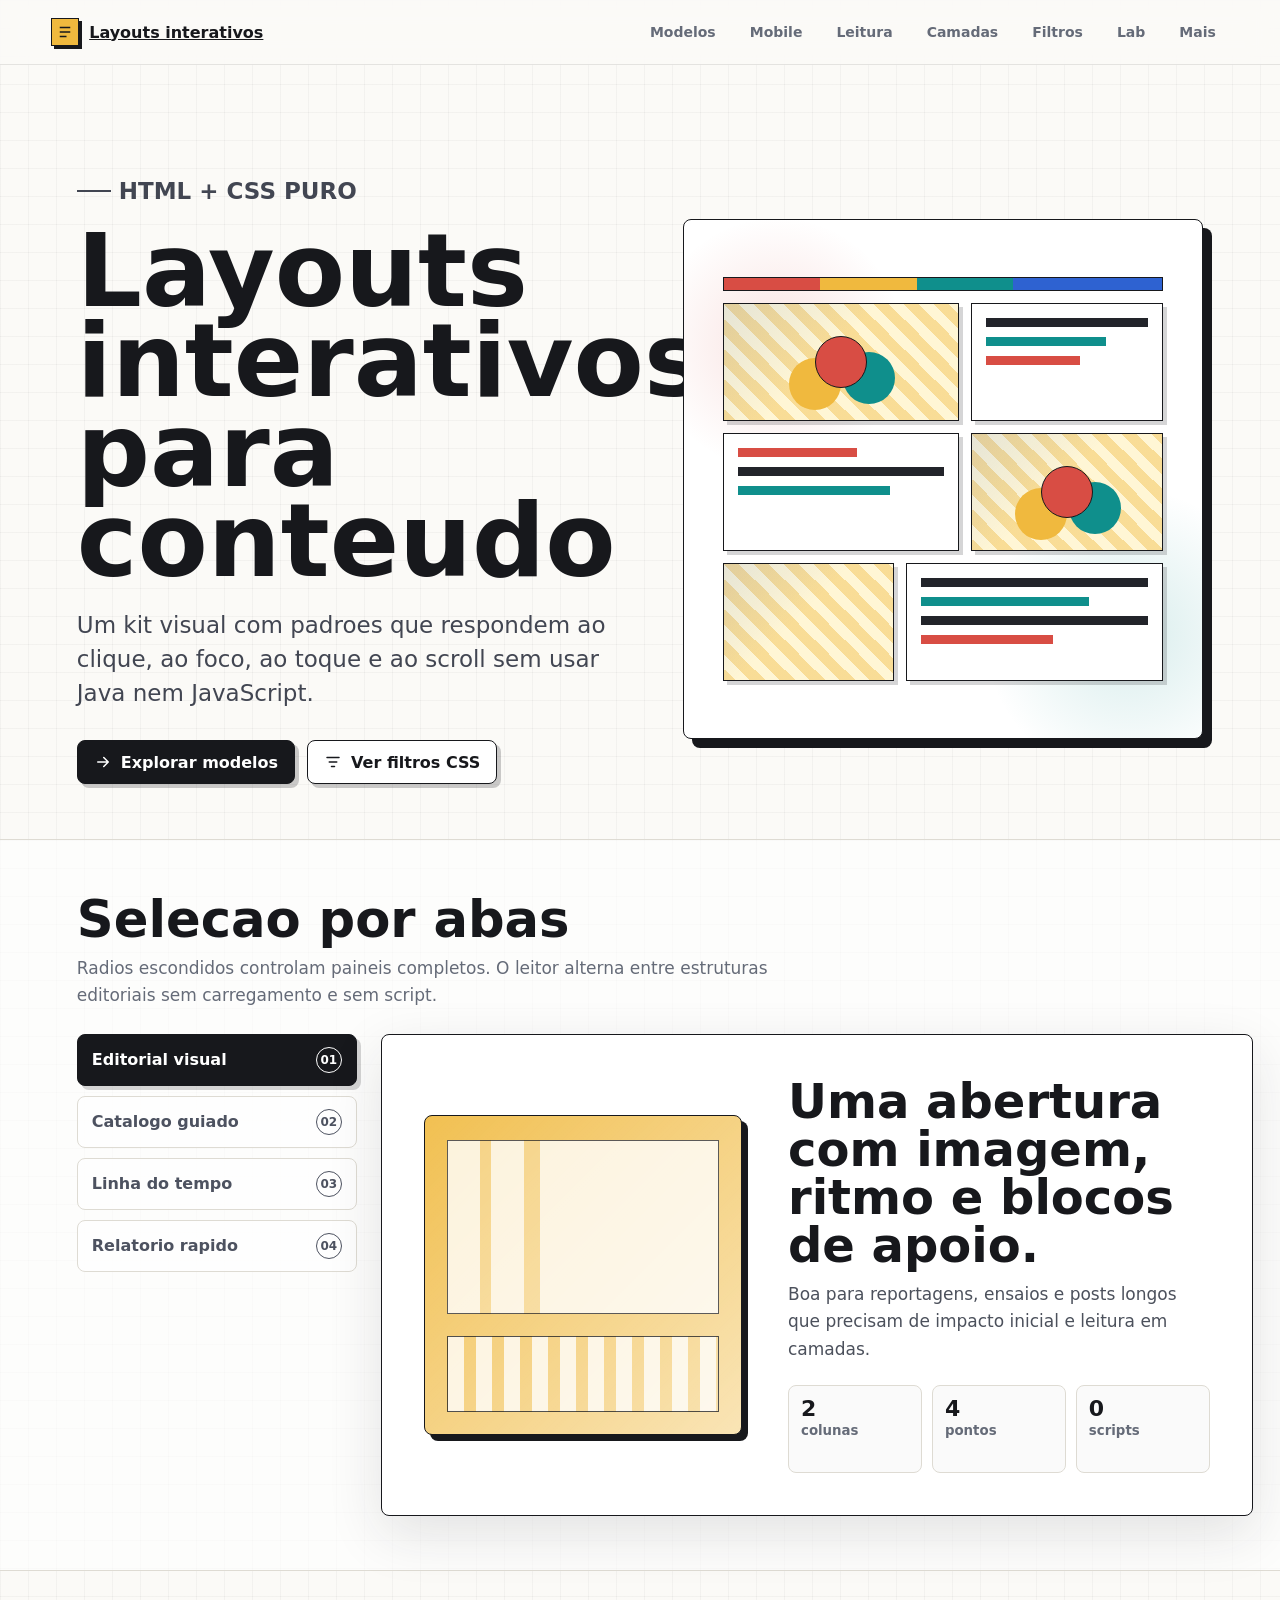
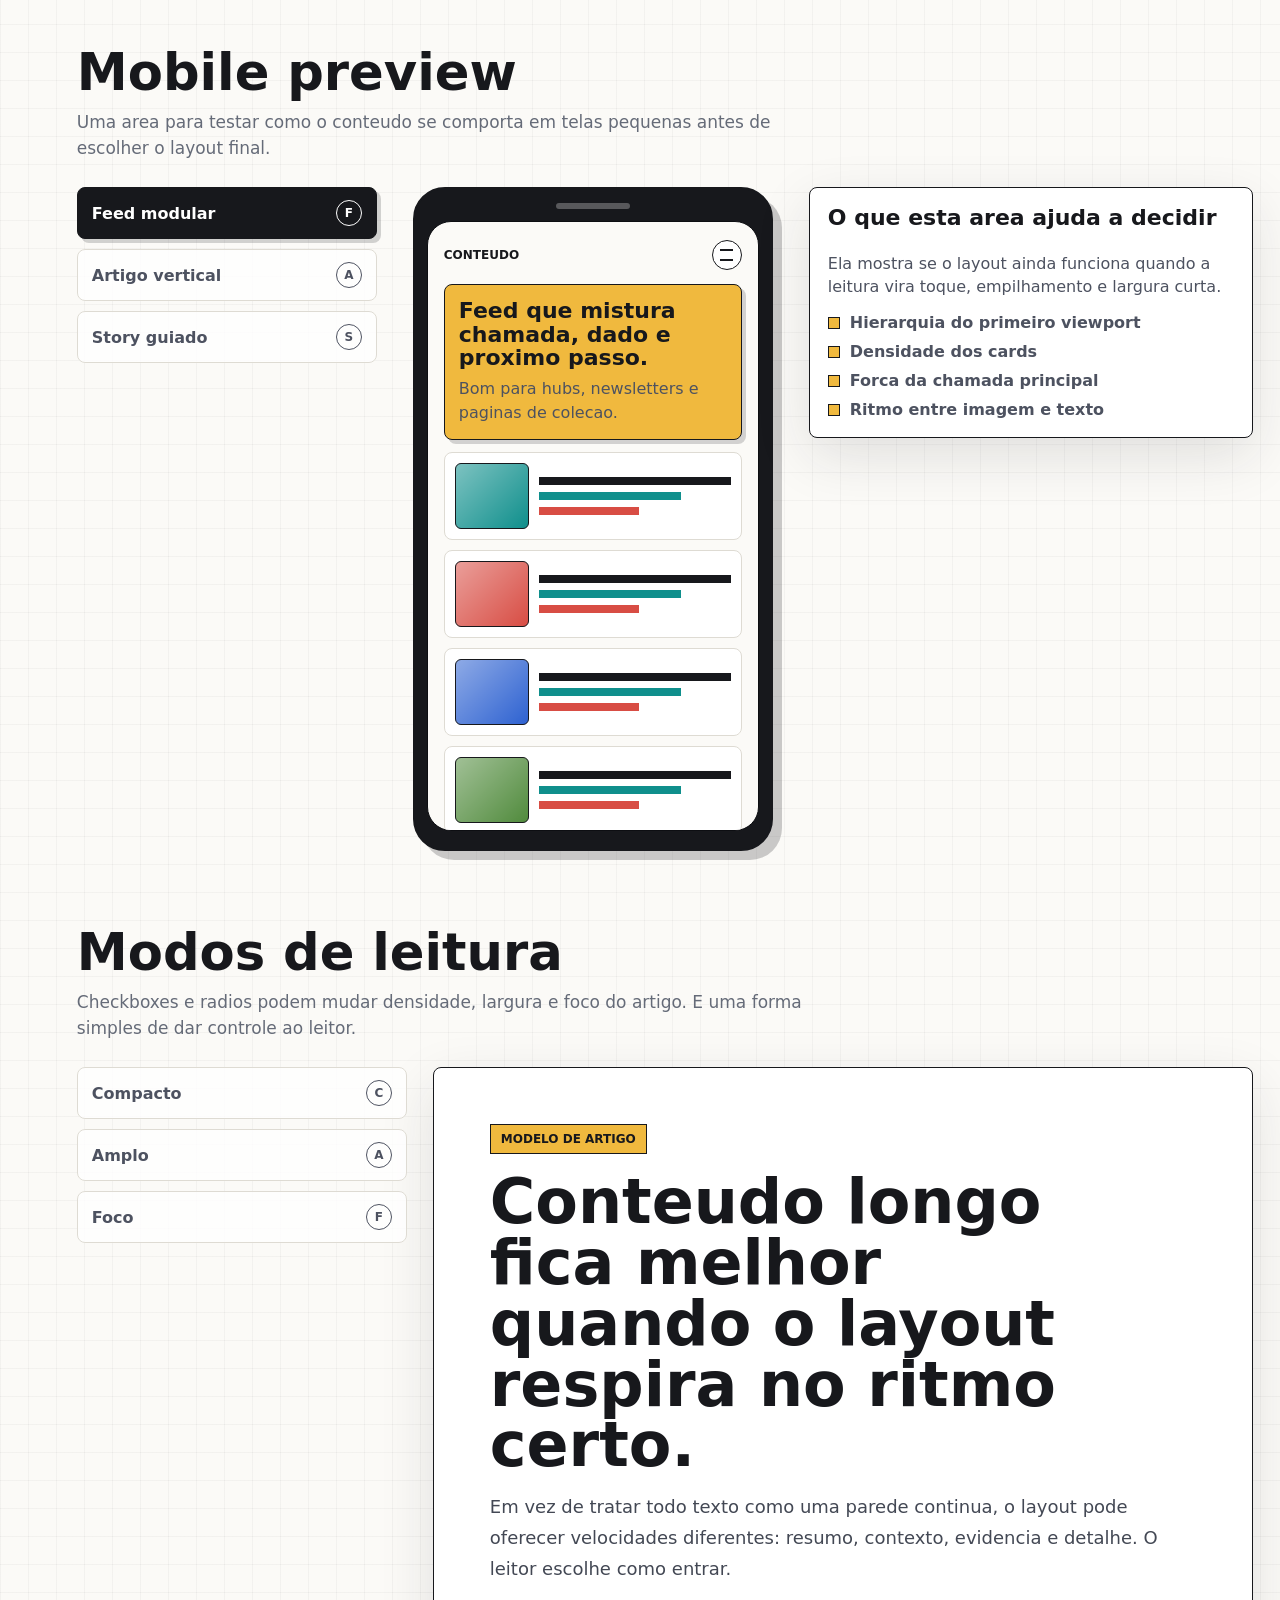
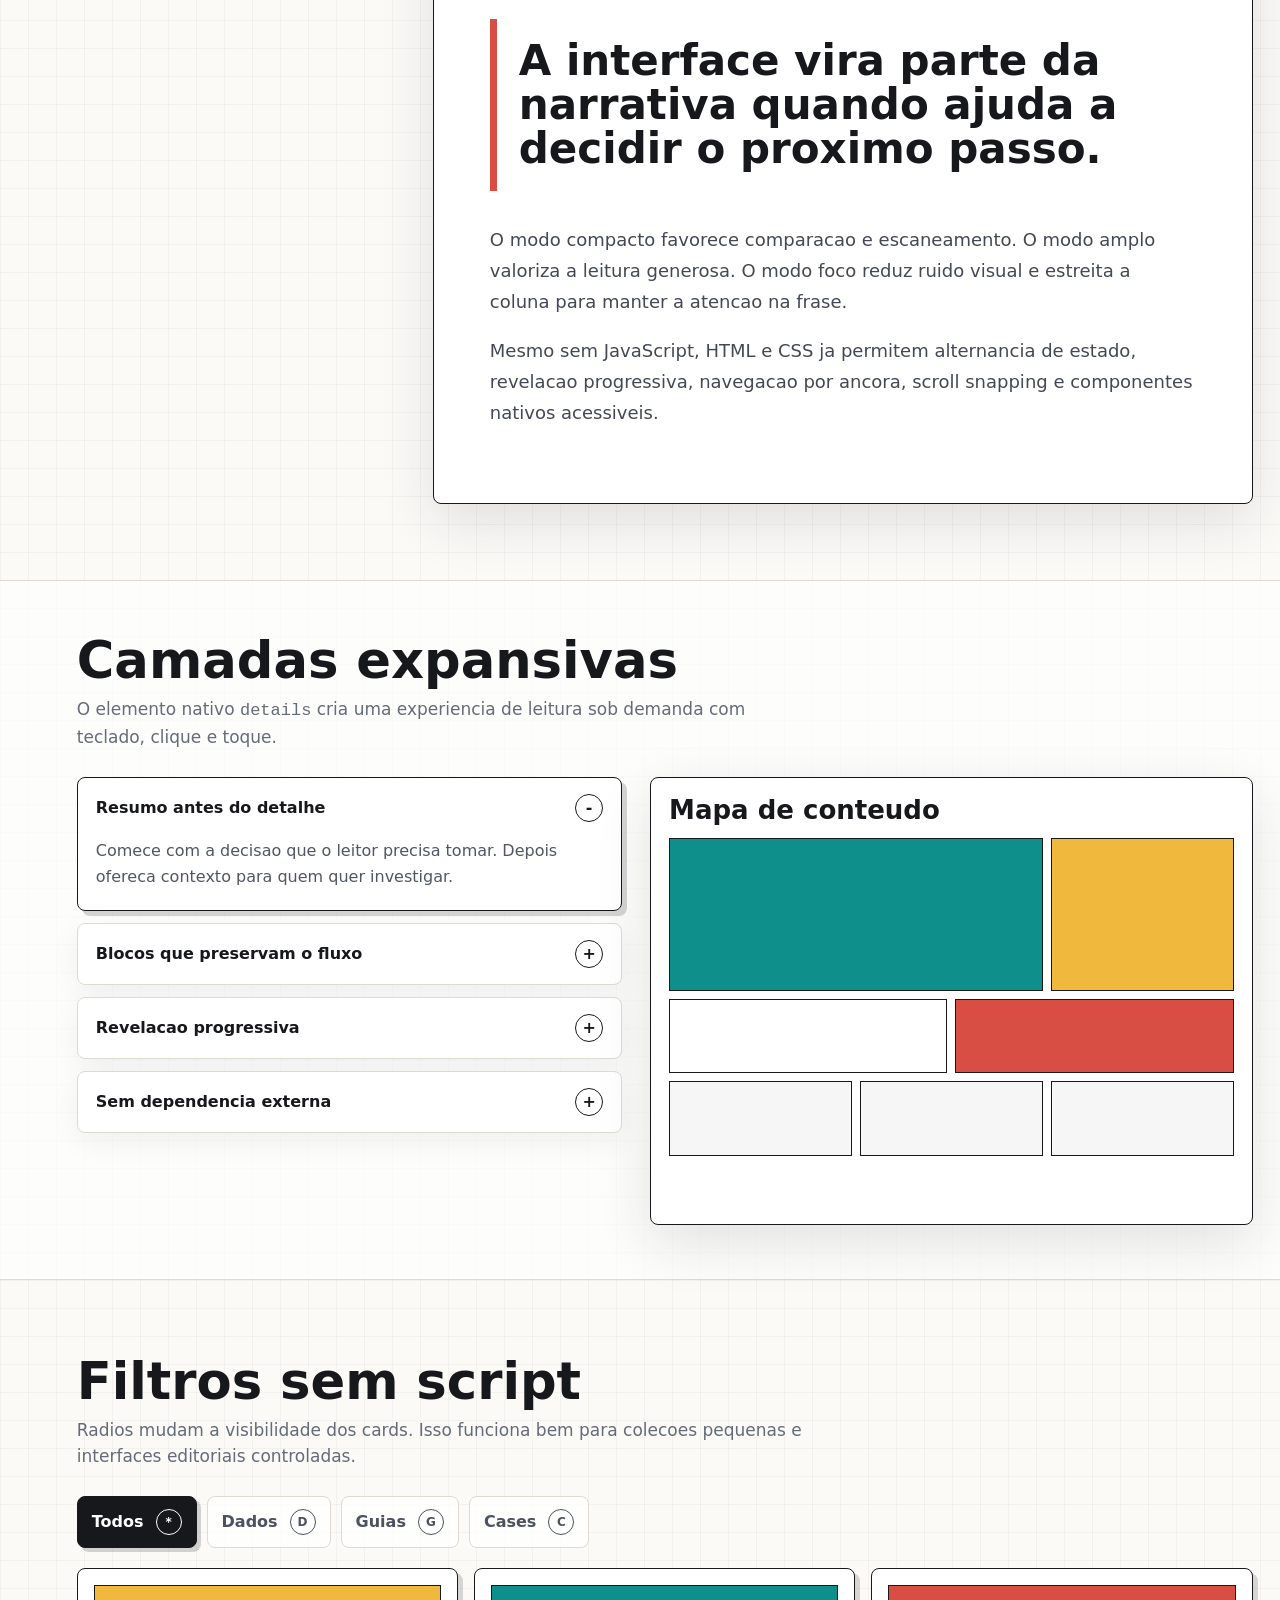
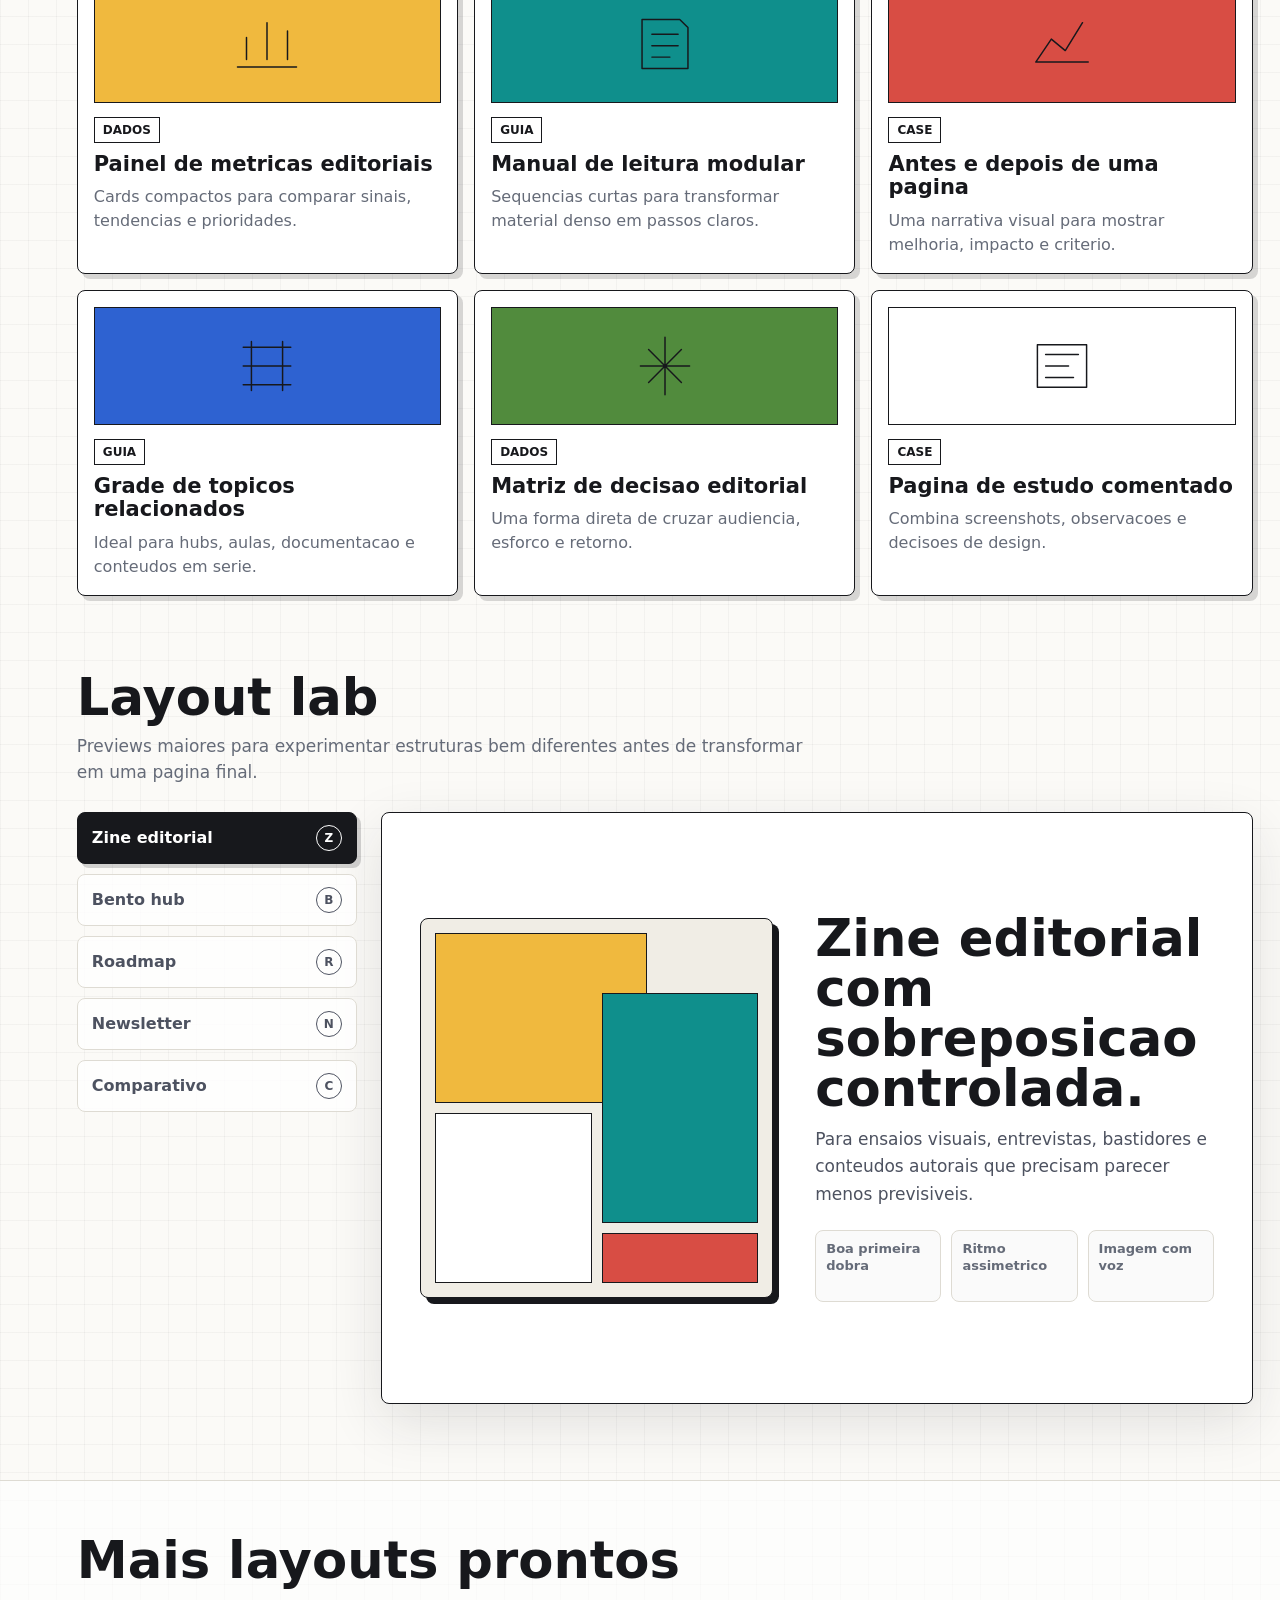
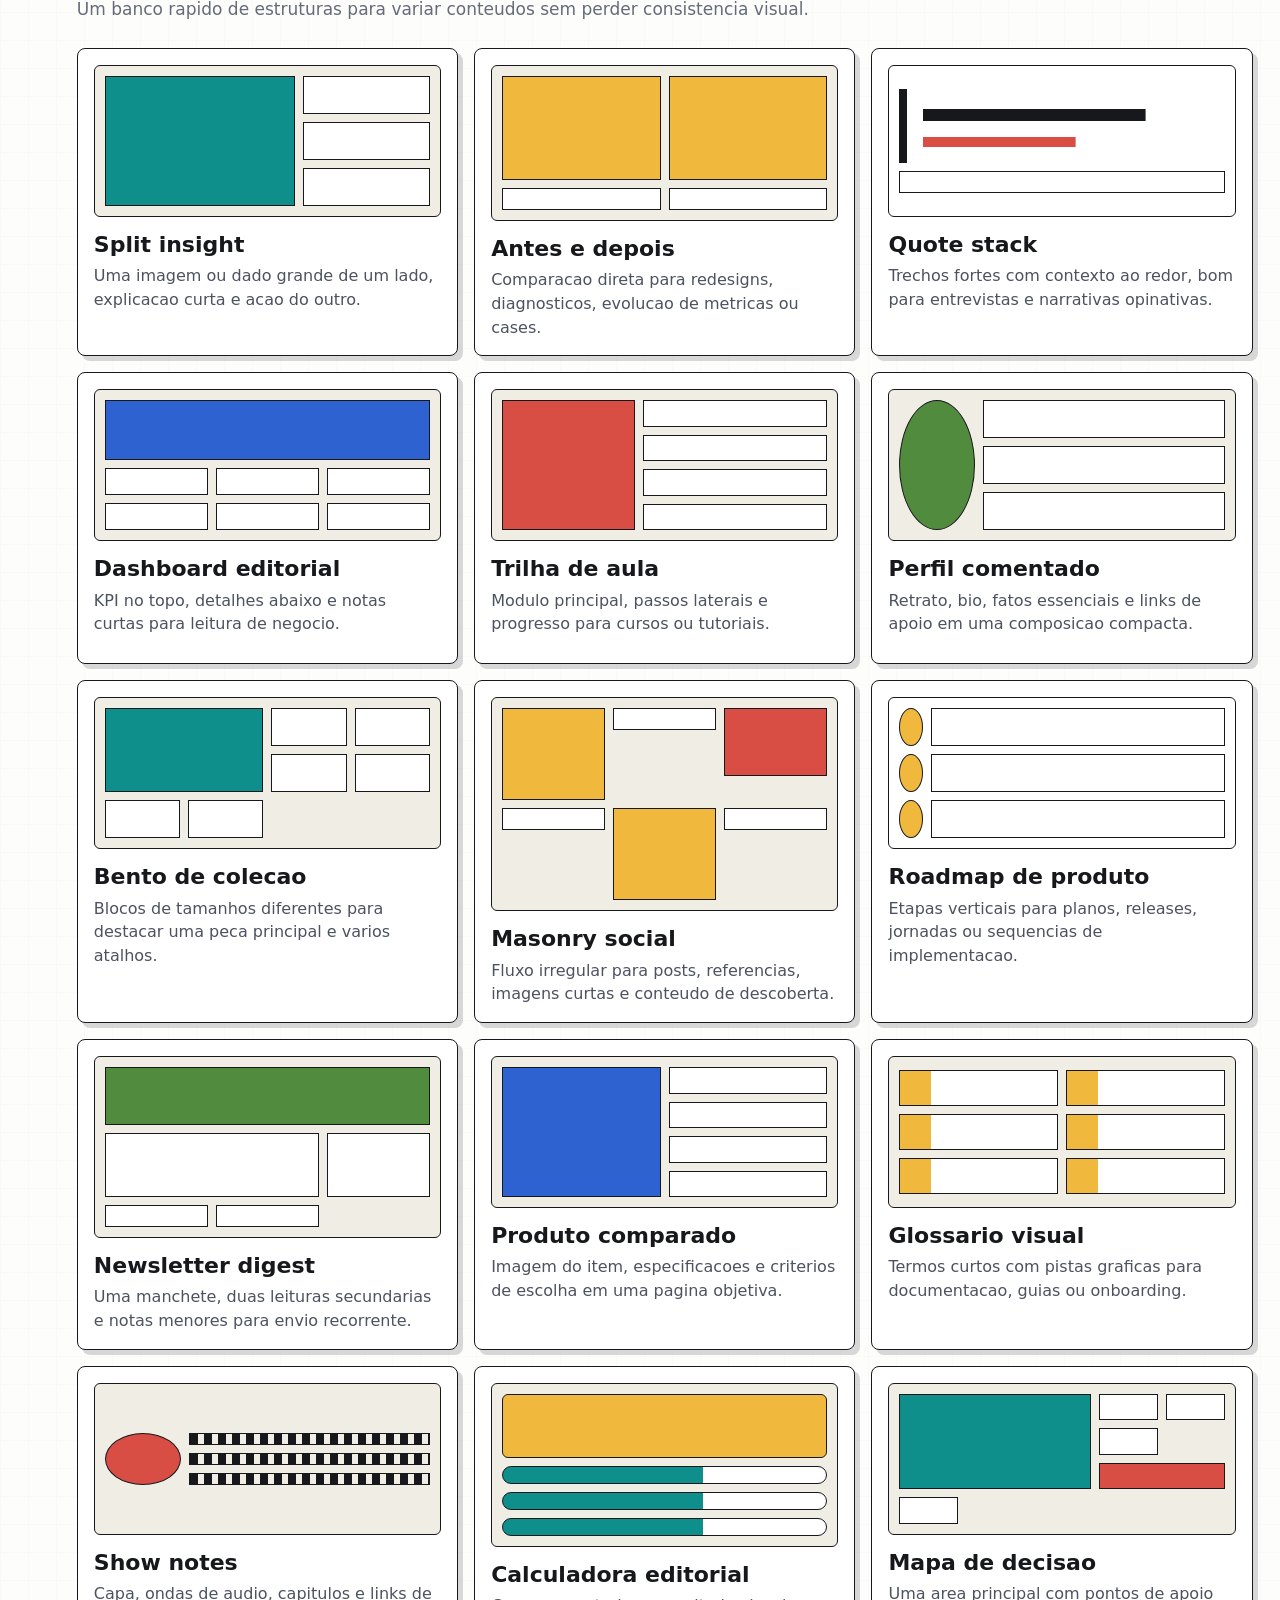
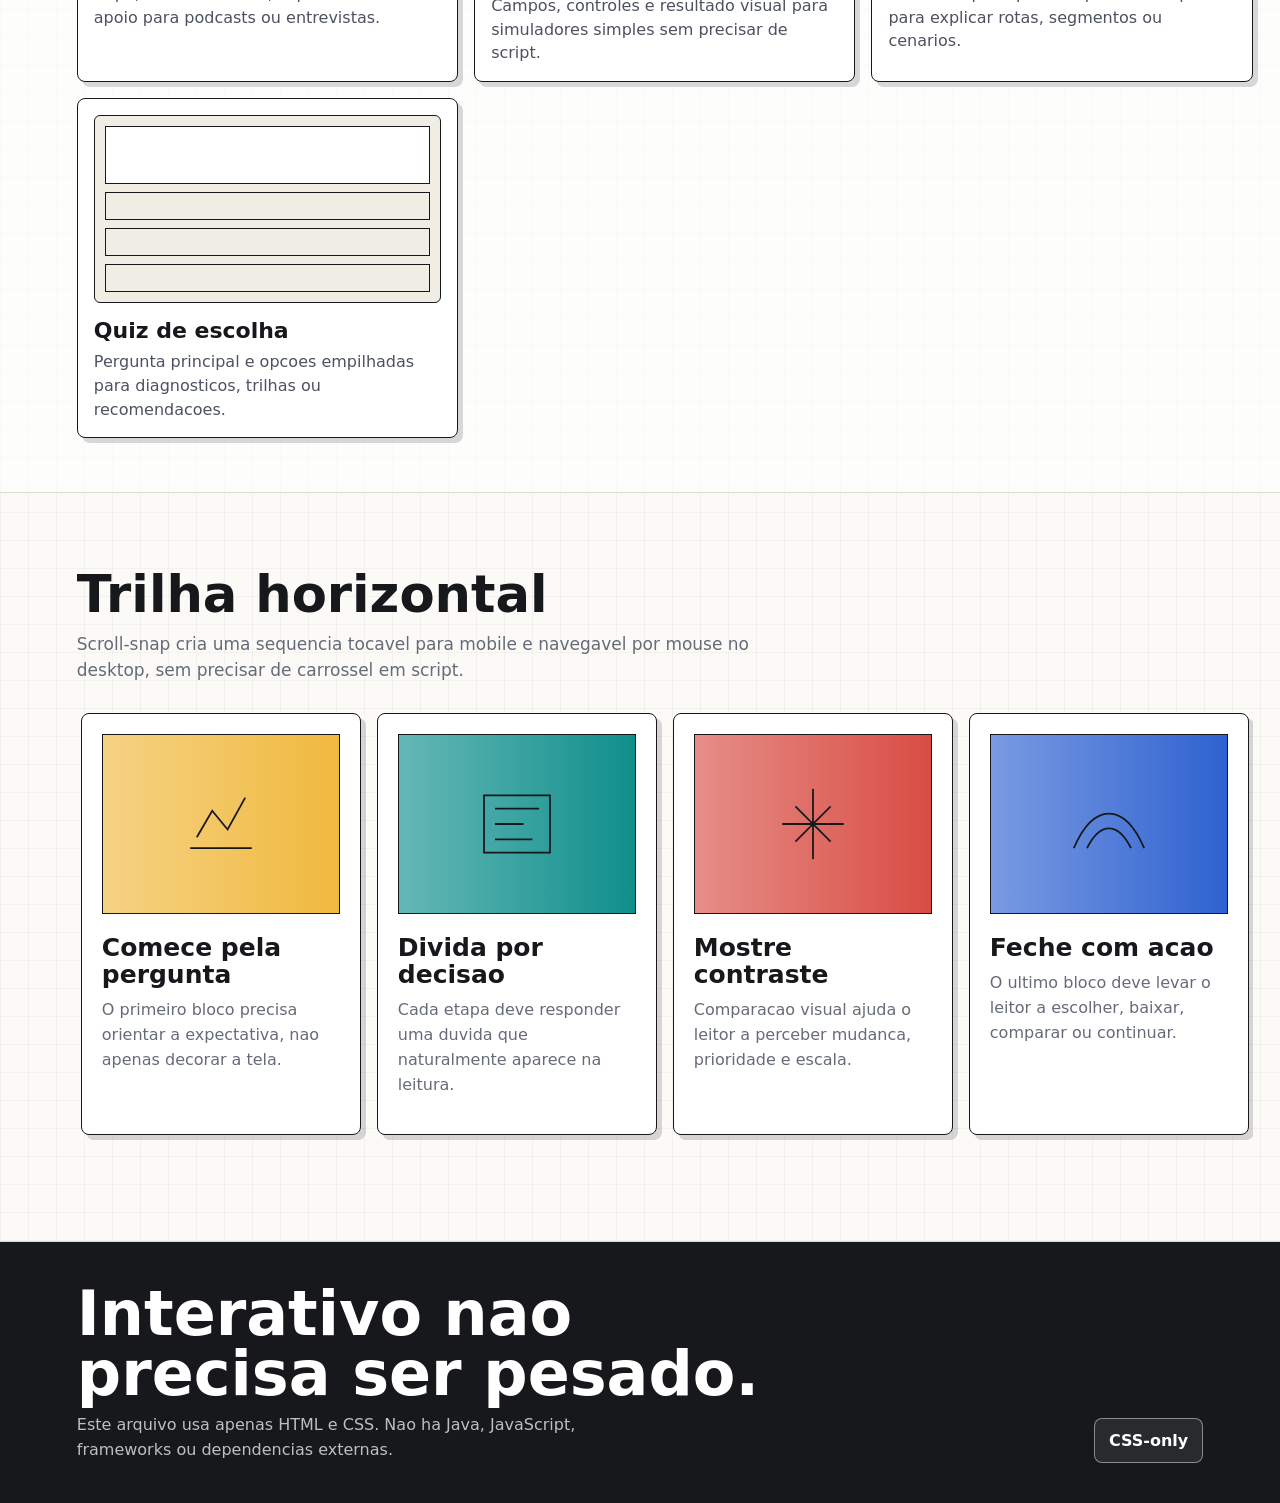
==== commit ce057d97: "Add files via upload" ====
--- a/index.html
+++ b/index.html
@@ -1,381 +1,797 @@
-<!doctype html>
+﻿<!doctype html>
 <html lang="pt-BR">
 <head>
   <meta charset="utf-8">
   <meta name="viewport" content="width=device-width, initial-scale=1">
-  <meta name="description" content="Um blog estatico de brainstorming para criar, comparar e publicar ideias de layouts interativos para conteudo.">
-  <title>Brainstorm de Layouts</title>
+  <title>Layouts interativos para conteudo</title>
   <link rel="stylesheet" href="styles.css">
 </head>
 <body>
-  <a class="skip-link" href="#conteudo">Pular para o conteudo</a>
-
-  <header class="site-header">
-    <a class="brand" href="index.html" aria-label="Brainstorm de Layouts">
-      <span class="brand-mark" aria-hidden="true">B</span>
-      <span>Brainstorm de Layouts</span>
-    </a>
-    <nav class="site-nav" aria-label="Navegacao principal">
-      <a href="#posts">Posts</a>
-      <a href="#ideias">Ideias</a>
-      <a href="#biblioteca">Biblioteca</a>
-      <a href="#processo">Processo</a>
-    </nav>
-  </header>
-
-  <main id="conteudo">
-    <section class="hero">
-      <div class="hero-art" aria-hidden="true">
-        <span></span><span></span><span></span><span></span><span></span><span></span>
+  <div class="shell">
+    <header class="topbar">
+      <a class="brand" href="#top" aria-label="Voltar ao inicio">
+        <span class="mark" aria-hidden="true">
+          <svg viewBox="0 0 24 24"><path d="M5 6h14M5 12h14M5 18h9"/></svg>
+        </span>
+        Layouts interativos
+      </a>
+      <nav class="nav" aria-label="Secoes">
+        <a href="#modelos">Modelos</a>
+        <a href="#mobile">Mobile</a>
+        <a href="#leitura">Leitura</a>
+        <a href="#camadas">Camadas</a>
+        <a href="#filtros">Filtros</a>
+        <a href="#lab">Lab</a>
+        <a href="#mais">Mais</a>
+      </nav>
+    </header>
+
+    <section class="hero" id="top">
+      <div class="hero-copy">
+        <p class="kicker">HTML + CSS puro</p>
+        <h1>Layouts interativos para conteudo</h1>
+        <p>Um kit visual com padroes que respondem ao clique, ao foco, ao toque e ao scroll sem usar Java nem JavaScript.</p>
+        <div class="hero-actions">
+          <a class="btn" href="#modelos">
+            <svg viewBox="0 0 24 24" aria-hidden="true"><path d="M5 12h14M13 6l6 6-6 6"/></svg>
+            Explorar modelos
+          </a>
+          <a class="btn secondary" href="#filtros">
+            <svg viewBox="0 0 24 24" aria-hidden="true"><path d="M4 6h16M7 12h10M10 18h4"/></svg>
+            Ver filtros CSS
+          </a>
+        </div>
       </div>
-      <div class="hero-copy">
-        <p class="eyebrow">Blog estatico para GitHub Pages</p>
-        <h1>Ideias de layout antes de virar tela final.</h1>
-        <p>Um caderno publico de brainstorming para testar estruturas de conteudo, comparar alternativas e guardar padroes reutilizaveis.</p>
-        <div class="hero-actions">
-          <a class="button primary" href="#posts">Ler posts</a>
-          <a class="button secondary" href="#biblioteca">Ver biblioteca</a>
+      <div class="hero-board" aria-label="Ilustracao de blocos editoriais">
+        <div class="layout-illustration">
+          <div class="mock-row">
+            <div class="mock-block image"><span class="mock-dot" aria-hidden="true"></span></div>
+            <div class="mock-block text">
+              <div class="mock-line"></div>
+              <div class="mock-line mid"></div>
+              <div class="mock-line short"></div>
+            </div>
+          </div>
+          <div class="mock-row">
+            <div class="mock-block text">
+              <div class="mock-line short"></div>
+              <div class="mock-line"></div>
+              <div class="mock-line mid"></div>
+            </div>
+            <div class="mock-block image"><span class="mock-dot" aria-hidden="true"></span></div>
+          </div>
+          <div class="mock-row">
+            <div class="mock-block image"></div>
+            <div class="mock-block text">
+              <div class="mock-line"></div>
+              <div class="mock-line mid"></div>
+              <div class="mock-line"></div>
+              <div class="mock-line short"></div>
+            </div>
+          </div>
         </div>
       </div>
     </section>
 
-    <section class="section intro-grid" aria-label="Resumo do projeto">
-      <article class="intro-card">
-        <span class="stat">01</span>
-        <h2>Brainstorm visual</h2>
-        <p>Transforme ideias soltas em propostas de layout que podem ser discutidas antes de produzir conteudo.</p>
-      </article>
-      <article class="intro-card">
-        <span class="stat">02</span>
-        <h2>CSS-only</h2>
-        <p>Filtros, acordeoes e estados sao feitos com HTML e CSS. Nenhum JavaScript e nenhuma dependencia externa.</p>
-      </article>
-      <article class="intro-card">
-        <span class="stat">03</span>
-        <h2>Pronto para publicar</h2>
-        <p>Arquivos simples, rotas relativas e README com instrucoes para GitHub Pages.</p>
-      </article>
-    </section>
-
-    <section class="section" id="posts">
-      <div class="section-head">
-        <p class="eyebrow">Posts recentes</p>
-        <h2>Notas de brainstorming</h2>
-        <p>Cada post organiza uma parte do processo: gerar caminhos, prototipar mobile, montar biblioteca e escolher o melhor formato.</p>
+    <main>
+      <section class="section band" id="modelos">
+        <div class="section-head">
+          <h2>Selecao por abas</h2>
+          <p>Radios escondidos controlam paineis completos. O leitor alterna entre estruturas editoriais sem carregamento e sem script.</p>
+        </div>
+
+        <input class="radio-set" type="radio" name="story" id="story1" checked>
+        <input class="radio-set" type="radio" name="story" id="story2">
+        <input class="radio-set" type="radio" name="story" id="story3">
+        <input class="radio-set" type="radio" name="story" id="story4">
+
+        <div class="showcase">
+          <div class="tabs" aria-label="Modelos de layout">
+            <label class="tab-label" for="story1">Editorial visual <span>01</span></label>
+            <label class="tab-label" for="story2">Catalogo guiado <span>02</span></label>
+            <label class="tab-label" for="story3">Linha do tempo <span>03</span></label>
+            <label class="tab-label" for="story4">Relatorio rapido <span>04</span></label>
+          </div>
+
+          <div class="story-stage">
+            <article class="story-panel">
+              <div class="visual editorial" aria-hidden="true"></div>
+              <div class="story-copy">
+                <h3>Uma abertura com imagem, ritmo e blocos de apoio.</h3>
+                <p>Boa para reportagens, ensaios e posts longos que precisam de impacto inicial e leitura em camadas.</p>
+                <div class="mini-metrics" aria-label="Resumo do modelo">
+                  <div class="metric"><strong>2</strong><small>colunas</small></div>
+                  <div class="metric"><strong>4</strong><small>pontos</small></div>
+                  <div class="metric"><strong>0</strong><small>scripts</small></div>
+                </div>
+              </div>
+            </article>
+
+            <article class="story-panel">
+              <div class="visual catalog" aria-hidden="true"></div>
+              <div class="story-copy">
+                <h3>Um catalogo que revela caminhos de escolha.</h3>
+                <p>Serve para trilhas, cursos, colecoes, hubs de conteudo ou vitrines de materiais baixaveis.</p>
+                <div class="mini-metrics" aria-label="Resumo do modelo">
+                  <div class="metric"><strong>6</strong><small>itens</small></div>
+                  <div class="metric"><strong>3</strong><small>grupos</small></div>
+                  <div class="metric"><strong>CSS</strong><small>filtros</small></div>
+                </div>
+              </div>
+            </article>
+
+            <article class="story-panel">
+              <div class="visual timeline" aria-hidden="true"></div>
+              <div class="story-copy">
+                <h3>Uma narrativa em etapas para scroll lateral.</h3>
+                <p>Ideal para cronologias, processos, frameworks e conteudos que precisam mostrar evolucao.</p>
+                <div class="mini-metrics" aria-label="Resumo do modelo">
+                  <div class="metric"><strong>5</strong><small>marcos</small></div>
+                  <div class="metric"><strong>Snap</strong><small>scroll</small></div>
+                  <div class="metric"><strong>Touch</strong><small>ok</small></div>
+                </div>
+              </div>
+            </article>
+
+            <article class="story-panel">
+              <div class="visual report" aria-hidden="true"></div>
+              <div class="story-copy">
+                <h3>Um relatorio compacto para decisao rapida.</h3>
+                <p>Combina chamadas, dados e notas explicativas em uma superficie densa, legivel e facil de escanear.</p>
+                <div class="mini-metrics" aria-label="Resumo do modelo">
+                  <div class="metric"><strong>3</strong><small>KPIs</small></div>
+                  <div class="metric"><strong>1</strong><small>insight</small></div>
+                  <div class="metric"><strong>8px</strong><small>raio</small></div>
+                </div>
+              </div>
+            </article>
+          </div>
+        </div>
+      </section>
+
+      <section class="section" id="mobile">
+        <div class="section-head">
+          <h2>Mobile preview</h2>
+          <p>Uma area para testar como o conteudo se comporta em telas pequenas antes de escolher o layout final.</p>
+        </div>
+
+        <input class="phone-set" type="radio" name="phone" id="phone-feed" checked>
+        <input class="phone-set" type="radio" name="phone" id="phone-article">
+        <input class="phone-set" type="radio" name="phone" id="phone-story">
+
+        <div class="mobile-preview">
+          <div class="phone-tools" aria-label="Previews mobile">
+            <label class="phone-label" for="phone-feed">Feed modular <span>F</span></label>
+            <label class="phone-label" for="phone-article">Artigo vertical <span>A</span></label>
+            <label class="phone-label" for="phone-story">Story guiado <span>S</span></label>
+          </div>
+
+          <div class="phone-frame" aria-label="Preview em moldura de celular">
+            <div class="phone-speaker" aria-hidden="true"></div>
+
+            <div class="phone-screen feed">
+              <div class="phone-ui">
+                <div class="phone-bar">
+                  <span>Conteudo</span>
+                  <span class="phone-menu" aria-hidden="true"></span>
+                </div>
+                <article class="mobile-hero-card">
+                  <h3>Feed que mistura chamada, dado e proximo passo.</h3>
+                  <p>Bom para hubs, newsletters e paginas de colecao.</p>
+                </article>
+                <div class="mobile-list">
+                  <article class="mini-card">
+                    <span class="mini-thumb" style="--accent: #0f8f8c" aria-hidden="true"></span>
+                    <span class="mini-copy" aria-hidden="true">
+                      <span class="mini-line"></span>
+                      <span class="mini-line"></span>
+                      <span class="mini-line"></span>
+                    </span>
+                  </article>
+                  <article class="mini-card">
+                    <span class="mini-thumb" style="--accent: #d84d44" aria-hidden="true"></span>
+                    <span class="mini-copy" aria-hidden="true">
+                      <span class="mini-line"></span>
+                      <span class="mini-line"></span>
+                      <span class="mini-line"></span>
+                    </span>
+                  </article>
+                  <article class="mini-card">
+                    <span class="mini-thumb" style="--accent: #2e62d1" aria-hidden="true"></span>
+                    <span class="mini-copy" aria-hidden="true">
+                      <span class="mini-line"></span>
+                      <span class="mini-line"></span>
+                      <span class="mini-line"></span>
+                    </span>
+                  </article>
+                  <article class="mini-card">
+                    <span class="mini-thumb" style="--accent: #518b3d" aria-hidden="true"></span>
+                    <span class="mini-copy" aria-hidden="true">
+                      <span class="mini-line"></span>
+                      <span class="mini-line"></span>
+                      <span class="mini-line"></span>
+                    </span>
+                  </article>
+                </div>
+              </div>
+            </div>
+
+            <div class="phone-screen article">
+              <div class="phone-article-cover" aria-hidden="true"></div>
+              <div class="phone-article-body">
+                <span class="article-kicker">Leitura mobile</span>
+                <h3>Uma tela longa com ritmo de artigo.</h3>
+                <p>Imagem primeiro, titulo curto e corpo com bastante respiro ajudam o leitor a entrar sem friccao.</p>
+                <div class="phone-pull">A coluna estreita pede frases mais diretas e blocos menores.</div>
+                <p>Use esse padrao para ensaios, noticias, estudos e textos que precisam de continuidade.</p>
+              </div>
+            </div>
+
+            <div class="phone-screen story">
+              <div class="story-screen">
+                <div class="story-screen-top">
+                  <div class="story-progress" aria-hidden="true">
+                    <span></span>
+                    <span></span>
+                    <span></span>
+                    <span></span>
+                  </div>
+                  <div class="phone-bar">
+                    <span>Sequencia</span>
+                    <span>02/04</span>
+                  </div>
+                </div>
+                <div class="story-screen-bottom">
+                  <h3>Explique uma ideia em etapas curtas.</h3>
+                  <p>Um formato bom para bastidores, processos, tutoriais e conteudos de decisao rapida.</p>
+                  <div class="story-actions" aria-hidden="true">
+                    <span></span>
+                    <span></span>
+                  </div>
+                </div>
+              </div>
+            </div>
+          </div>
+
+          <aside class="mobile-note">
+            <h3>O que esta area ajuda a decidir</h3>
+            <p>Ela mostra se o layout ainda funciona quando a leitura vira toque, empilhamento e largura curta.</p>
+            <ul class="mobile-note-list">
+              <li>Hierarquia do primeiro viewport</li>
+              <li>Densidade dos cards</li>
+              <li>Forca da chamada principal</li>
+              <li>Ritmo entre imagem e texto</li>
+            </ul>
+          </aside>
+        </div>
+      </section>
+
+      <section class="section" id="leitura">
+        <div class="section-head">
+          <h2>Modos de leitura</h2>
+          <p>Checkboxes e radios podem mudar densidade, largura e foco do artigo. E uma forma simples de dar controle ao leitor.</p>
+        </div>
+
+        <input class="mode-set" type="radio" name="reader-mode" id="compact">
+        <input class="mode-set" type="radio" name="reader-mode" id="wide" checked>
+        <input class="mode-set" type="radio" name="reader-mode" id="focus">
+
+        <div class="reader">
+          <div class="mode-tools" aria-label="Modos do artigo">
+            <label class="mode-label" for="compact">Compacto <span>C</span></label>
+            <label class="mode-label" for="wide">Amplo <span>A</span></label>
+            <label class="mode-label" for="focus">Foco <span>F</span></label>
+          </div>
+
+          <article class="article-frame">
+            <div class="article-inner">
+              <span class="article-kicker">Modelo de artigo</span>
+              <h3>Conteudo longo fica melhor quando o layout respira no ritmo certo.</h3>
+              <p>Em vez de tratar todo texto como uma parede continua, o layout pode oferecer velocidades diferentes: resumo, contexto, evidencia e detalhe. O leitor escolhe como entrar.</p>
+              <div class="pullquote">A interface vira parte da narrativa quando ajuda a decidir o proximo passo.</div>
+              <p>O modo compacto favorece comparacao e escaneamento. O modo amplo valoriza a leitura generosa. O modo foco reduz ruido visual e estreita a coluna para manter a atencao na frase.</p>
+              <p>Mesmo sem JavaScript, HTML e CSS ja permitem alternancia de estado, revelacao progressiva, navegacao por ancora, scroll snapping e componentes nativos acessiveis.</p>
+            </div>
+          </article>
+        </div>
+      </section>
+
+      <section class="section band" id="camadas">
+        <div class="section-head">
+          <h2>Camadas expansivas</h2>
+          <p>O elemento nativo <code>details</code> cria uma experiencia de leitura sob demanda com teclado, clique e toque.</p>
+        </div>
+
+        <div class="accordion-grid">
+          <div class="stack">
+            <details open>
+              <summary>Resumo antes do detalhe</summary>
+              <div class="detail-body">
+                <p>Comece com a decisao que o leitor precisa tomar. Depois ofereca contexto para quem quer investigar.</p>
+              </div>
+            </details>
+            <details>
+              <summary>Blocos que preservam o fluxo</summary>
+              <div class="detail-body">
+                <p>Acordeoes evitam interromper a leitura principal, mas mantem definicoes, dados e notas sempre proximos.</p>
+              </div>
+            </details>
+            <details>
+              <summary>Revelacao progressiva</summary>
+              <div class="detail-body">
+                <p>Bom para FAQs, glossarios, notas tecnicas, bastidores editoriais e comparacoes com muitos criterios.</p>
+              </div>
+            </details>
+            <details>
+              <summary>Sem dependencia externa</summary>
+              <div class="detail-body">
+                <p>O navegador cuida da interacao principal. O CSS entra para polir estado, espacamento e hierarquia visual.</p>
+              </div>
+            </details>
+          </div>
+
+          <aside class="context-board" aria-label="Mapa visual do conteudo">
+            <h3>Mapa de conteudo</h3>
+            <div class="content-map" aria-hidden="true">
+              <span class="map-tile"></span>
+              <span class="map-tile"></span>
+              <span class="map-tile"></span>
+              <span class="map-tile"></span>
+              <span class="map-tile"></span>
+              <span class="map-tile"></span>
+              <span class="map-tile"></span>
+            </div>
+          </aside>
+        </div>
+      </section>
+
+      <section class="section" id="filtros">
+        <div class="section-head">
+          <h2>Filtros sem script</h2>
+          <p>Radios mudam a visibilidade dos cards. Isso funciona bem para colecoes pequenas e interfaces editoriais controladas.</p>
+        </div>
+
+        <div class="filters">
+          <input class="filter-set" type="radio" name="filter" id="filter-all" checked>
+          <input class="filter-set" type="radio" name="filter" id="filter-data">
+          <input class="filter-set" type="radio" name="filter" id="filter-guide">
+          <input class="filter-set" type="radio" name="filter" id="filter-case">
+
+          <div class="filter-labels" aria-label="Filtros de conteudo">
+            <label class="filter-label" for="filter-all">Todos <span>*</span></label>
+            <label class="filter-label" for="filter-data">Dados <span>D</span></label>
+            <label class="filter-label" for="filter-guide">Guias <span>G</span></label>
+            <label class="filter-label" for="filter-case">Cases <span>C</span></label>
+          </div>
+
+          <div class="cards">
+            <article class="content-card" data-type="data">
+              <div class="thumb" style="--accent: #f0b93e">
+                <svg viewBox="0 0 100 100" aria-hidden="true"><path d="M14 78h72M25 69V42M50 69V24M75 69V34"/></svg>
+              </div>
+              <span class="tag">Dados</span>
+              <h3>Painel de metricas editoriais</h3>
+              <p>Cards compactos para comparar sinais, tendencias e prioridades.</p>
+            </article>
+
+            <article class="content-card" data-type="guide">
+              <div class="thumb" style="--accent: #0f8f8c">
+                <svg viewBox="0 0 100 100" aria-hidden="true"><path d="M22 20h46l10 10v50H22zM34 38h32M34 52h32M34 66h22"/></svg>
+              </div>
+              <span class="tag">Guia</span>
+              <h3>Manual de leitura modular</h3>
+              <p>Sequencias curtas para transformar material denso em passos claros.</p>
+            </article>
+
+            <article class="content-card" data-type="case">
+              <div class="thumb" style="--accent: #d84d44">
+                <svg viewBox="0 0 100 100" aria-hidden="true"><path d="M18 72l19-28 17 14 21-34M18 72h64"/></svg>
+              </div>
+              <span class="tag">Case</span>
+              <h3>Antes e depois de uma pagina</h3>
+              <p>Uma narrativa visual para mostrar melhoria, impacto e criterio.</p>
+            </article>
+
+            <article class="content-card" data-type="guide">
+              <div class="thumb" style="--accent: #2e62d1">
+                <svg viewBox="0 0 100 100" aria-hidden="true"><path d="M21 27h58M21 50h58M21 73h58M31 20v60M69 20v60"/></svg>
+              </div>
+              <span class="tag">Guia</span>
+              <h3>Grade de topicos relacionados</h3>
+              <p>Ideal para hubs, aulas, documentacao e conteudos em serie.</p>
+            </article>
+
+            <article class="content-card" data-type="data">
+              <div class="thumb" style="--accent: #518b3d">
+                <svg viewBox="0 0 100 100" aria-hidden="true"><path d="M50 15v70M20 50h60M30 30l40 40M70 30L30 70"/></svg>
+              </div>
+              <span class="tag">Dados</span>
+              <h3>Matriz de decisao editorial</h3>
+              <p>Uma forma direta de cruzar audiencia, esforco e retorno.</p>
+            </article>
+
+            <article class="content-card" data-type="case">
+              <div class="thumb" style="--accent: #ffffff">
+                <svg viewBox="0 0 100 100" aria-hidden="true"><path d="M20 76h60V24H20zM30 36h40M30 50h28M30 64h34"/></svg>
+              </div>
+              <span class="tag">Case</span>
+              <h3>Pagina de estudo comentado</h3>
+              <p>Combina screenshots, observacoes e decisoes de design.</p>
+            </article>
+          </div>
+        </div>
+      </section>
+
+      <section class="section" id="lab">
+        <div class="section-head">
+          <h2>Layout lab</h2>
+          <p>Previews maiores para experimentar estruturas bem diferentes antes de transformar em uma pagina final.</p>
+        </div>
+
+        <input class="lab-set" type="radio" name="lab" id="lab-zine" checked>
+        <input class="lab-set" type="radio" name="lab" id="lab-bento">
+        <input class="lab-set" type="radio" name="lab" id="lab-roadmap">
+        <input class="lab-set" type="radio" name="lab" id="lab-newsletter">
+        <input class="lab-set" type="radio" name="lab" id="lab-compare">
+
+        <div class="layout-lab">
+          <div class="lab-tools" aria-label="Layouts do laboratorio">
+            <label class="lab-label" for="lab-zine">Zine editorial <span>Z</span></label>
+            <label class="lab-label" for="lab-bento">Bento hub <span>B</span></label>
+            <label class="lab-label" for="lab-roadmap">Roadmap <span>R</span></label>
+            <label class="lab-label" for="lab-newsletter">Newsletter <span>N</span></label>
+            <label class="lab-label" for="lab-compare">Comparativo <span>C</span></label>
+          </div>
+
+          <div class="lab-stage">
+            <article class="lab-panel zine-panel">
+              <div class="lab-canvas zine" aria-hidden="true">
+                <span class="lab-block"></span>
+                <span class="lab-block"></span>
+                <span class="lab-block"></span>
+                <span class="lab-block"></span>
+              </div>
+              <div class="lab-copy">
+                <h3>Zine editorial com sobreposicao controlada.</h3>
+                <p>Para ensaios visuais, entrevistas, bastidores e conteudos autorais que precisam parecer menos previsiveis.</p>
+                <div class="lab-points">
+                  <span>Boa primeira dobra</span>
+                  <span>Ritmo assimetrico</span>
+                  <span>Imagem com voz</span>
+                </div>
+              </div>
+            </article>
+
+            <article class="lab-panel bento-panel">
+              <div class="lab-canvas bento" aria-hidden="true">
+                <span class="lab-block"></span>
+                <span class="lab-block"></span>
+                <span class="lab-block"></span>
+                <span class="lab-block"></span>
+                <span class="lab-block"></span>
+                <span class="lab-block"></span>
+              </div>
+              <div class="lab-copy">
+                <h3>Bento hub para organizar varias portas de entrada.</h3>
+                <p>Funciona bem quando a pagina precisa acomodar artigos, ferramentas, dados, videos e chamadas no mesmo espaco.</p>
+                <div class="lab-points">
+                  <span>Grade modular</span>
+                  <span>Alta densidade</span>
+                  <span>Boa para hubs</span>
+                </div>
+              </div>
+            </article>
+
+            <article class="lab-panel roadmap-panel">
+              <div class="lab-canvas roadmap" aria-hidden="true">
+                <span class="road-dot"></span>
+                <span class="lab-block"></span>
+                <span class="road-dot"></span>
+                <span class="lab-block"></span>
+                <span class="road-dot"></span>
+                <span class="lab-block"></span>
+                <span class="road-dot"></span>
+                <span class="lab-block"></span>
+              </div>
+              <div class="lab-copy">
+                <h3>Roadmap vertical para explicar evolucao.</h3>
+                <p>Use quando o conteudo precisa mostrar ordem, processo, maturidade, implementacao ou fases de uma decisao.</p>
+                <div class="lab-points">
+                  <span>Sequencia clara</span>
+                  <span>Marco por etapa</span>
+                  <span>Facil de escanear</span>
+                </div>
+              </div>
+            </article>
+
+            <article class="lab-panel newsletter-panel">
+              <div class="lab-canvas newsletter" aria-hidden="true">
+                <span class="lab-block"></span>
+                <span class="lab-block"></span>
+                <span class="lab-block"></span>
+                <span class="lab-block"></span>
+                <span class="lab-block"></span>
+                <span class="lab-block"></span>
+              </div>
+              <div class="lab-copy">
+                <h3>Newsletter digest para leitura rapida e recorrente.</h3>
+                <p>Uma chamada principal, blocos secundarios e notas menores criam uma pagina que parece pronta para circular.</p>
+                <div class="lab-points">
+                  <span>Recorrencia</span>
+                  <span>Curadoria</span>
+                  <span>Leitura curta</span>
+                </div>
+              </div>
+            </article>
+
+            <article class="lab-panel compare-panel">
+              <div class="lab-canvas compare" aria-hidden="true">
+                <span class="lab-block"></span>
+                <span class="lab-block"></span>
+                <span class="lab-block"></span>
+                <span class="lab-block"></span>
+              </div>
+              <div class="lab-copy">
+                <h3>Comparativo lado a lado para escolha objetiva.</h3>
+                <p>Bom para planos, alternativas, cenarios, ferramentas, fornecedores, recursos ou decisoes com criterios claros.</p>
+                <div class="lab-points">
+                  <span>Duas opcoes</span>
+                  <span>Criterios visiveis</span>
+                  <span>Decisao rapida</span>
+                </div>
+              </div>
+            </article>
+          </div>
+        </div>
+      </section>
+
+      <section class="section band" id="mais">
+        <div class="section-head">
+          <h2>Mais layouts prontos</h2>
+          <p>Um banco rapido de estruturas para variar conteudos sem perder consistencia visual.</p>
+        </div>
+
+        <div class="layout-bank">
+          <article class="layout-tile">
+            <div class="layout-mini split" aria-hidden="true">
+              <span class="mini-cell"></span>
+              <span class="mini-cell"></span>
+              <span class="mini-cell"></span>
+              <span class="mini-cell"></span>
+            </div>
+            <h3>Split insight</h3>
+            <p>Uma imagem ou dado grande de um lado, explicacao curta e acao do outro.</p>
+          </article>
+
+          <article class="layout-tile">
+            <div class="layout-mini compare" aria-hidden="true">
+              <span class="mini-cell"></span>
+              <span class="mini-cell"></span>
+              <span class="mini-cell"></span>
+              <span class="mini-cell"></span>
+            </div>
+            <h3>Antes e depois</h3>
+            <p>Comparacao direta para redesigns, diagnosticos, evolucao de metricas ou cases.</p>
+          </article>
+
+          <article class="layout-tile">
+            <div class="layout-mini quote" aria-hidden="true">
+              <span class="mini-cell"></span>
+              <span class="mini-cell"></span>
+            </div>
+            <h3>Quote stack</h3>
+            <p>Trechos fortes com contexto ao redor, bom para entrevistas e narrativas opinativas.</p>
+          </article>
+
+          <article class="layout-tile">
+            <div class="layout-mini dashboard" aria-hidden="true">
+              <span class="mini-cell"></span>
+              <span class="mini-cell"></span>
+              <span class="mini-cell"></span>
+              <span class="mini-cell"></span>
+              <span class="mini-cell"></span>
+              <span class="mini-cell"></span>
+              <span class="mini-cell"></span>
+            </div>
+            <h3>Dashboard editorial</h3>
+            <p>KPI no topo, detalhes abaixo e notas curtas para leitura de negocio.</p>
+          </article>
+
+          <article class="layout-tile">
+            <div class="layout-mini course" aria-hidden="true">
+              <span class="mini-cell"></span>
+              <span class="mini-cell"></span>
+              <span class="mini-cell"></span>
+              <span class="mini-cell"></span>
+              <span class="mini-cell"></span>
+            </div>
+            <h3>Trilha de aula</h3>
+            <p>Modulo principal, passos laterais e progresso para cursos ou tutoriais.</p>
+          </article>
+
+          <article class="layout-tile">
+            <div class="layout-mini profile" aria-hidden="true">
+              <span class="mini-cell"></span>
+              <span class="mini-cell"></span>
+              <span class="mini-cell"></span>
+              <span class="mini-cell"></span>
+            </div>
+            <h3>Perfil comentado</h3>
+            <p>Retrato, bio, fatos essenciais e links de apoio em uma composicao compacta.</p>
+          </article>
+
+          <article class="layout-tile">
+            <div class="layout-mini bento" aria-hidden="true">
+              <span class="mini-cell"></span>
+              <span class="mini-cell"></span>
+              <span class="mini-cell"></span>
+              <span class="mini-cell"></span>
+              <span class="mini-cell"></span>
+              <span class="mini-cell"></span>
+              <span class="mini-cell"></span>
+            </div>
+            <h3>Bento de colecao</h3>
+            <p>Blocos de tamanhos diferentes para destacar uma peca principal e varios atalhos.</p>
+          </article>
+
+          <article class="layout-tile">
+            <div class="layout-mini masonry" aria-hidden="true">
+              <span class="mini-cell"></span>
+              <span class="mini-cell"></span>
+              <span class="mini-cell"></span>
+              <span class="mini-cell"></span>
+              <span class="mini-cell"></span>
+              <span class="mini-cell"></span>
+            </div>
+            <h3>Masonry social</h3>
+            <p>Fluxo irregular para posts, referencias, imagens curtas e conteudo de descoberta.</p>
+          </article>
+
+          <article class="layout-tile">
+            <div class="layout-mini roadmap" aria-hidden="true">
+              <span class="mini-cell"></span>
+              <span class="mini-cell"></span>
+              <span class="mini-cell"></span>
+              <span class="mini-cell"></span>
+              <span class="mini-cell"></span>
+              <span class="mini-cell"></span>
+            </div>
+            <h3>Roadmap de produto</h3>
+            <p>Etapas verticais para planos, releases, jornadas ou sequencias de implementacao.</p>
+          </article>
+
+          <article class="layout-tile">
+            <div class="layout-mini newsletter" aria-hidden="true">
+              <span class="mini-cell"></span>
+              <span class="mini-cell"></span>
+              <span class="mini-cell"></span>
+              <span class="mini-cell"></span>
+              <span class="mini-cell"></span>
+            </div>
+            <h3>Newsletter digest</h3>
+            <p>Uma manchete, duas leituras secundarias e notas menores para envio recorrente.</p>
+          </article>
+
+          <article class="layout-tile">
+            <div class="layout-mini product" aria-hidden="true">
+              <span class="mini-cell"></span>
+              <span class="mini-cell"></span>
+              <span class="mini-cell"></span>
+              <span class="mini-cell"></span>
+              <span class="mini-cell"></span>
+            </div>
+            <h3>Produto comparado</h3>
+            <p>Imagem do item, especificacoes e criterios de escolha em uma pagina objetiva.</p>
+          </article>
+
+          <article class="layout-tile">
+            <div class="layout-mini glossary" aria-hidden="true">
+              <span class="mini-cell"></span>
+              <span class="mini-cell"></span>
+              <span class="mini-cell"></span>
+              <span class="mini-cell"></span>
+              <span class="mini-cell"></span>
+              <span class="mini-cell"></span>
+            </div>
+            <h3>Glossario visual</h3>
+            <p>Termos curtos com pistas graficas para documentacao, guias ou onboarding.</p>
+          </article>
+
+          <article class="layout-tile">
+            <div class="layout-mini podcast" aria-hidden="true">
+              <span class="mini-cell"></span>
+              <span class="mini-cell"></span>
+              <span class="mini-cell"></span>
+              <span class="mini-cell"></span>
+            </div>
+            <h3>Show notes</h3>
+            <p>Capa, ondas de audio, capitulos e links de apoio para podcasts ou entrevistas.</p>
+          </article>
+
+          <article class="layout-tile">
+            <div class="layout-mini calculator" aria-hidden="true">
+              <span class="mini-cell"></span>
+              <span class="mini-cell"></span>
+              <span class="mini-cell"></span>
+              <span class="mini-cell"></span>
+            </div>
+            <h3>Calculadora editorial</h3>
+            <p>Campos, controles e resultado visual para simuladores simples sem precisar de script.</p>
+          </article>
+
+          <article class="layout-tile">
+            <div class="layout-mini map" aria-hidden="true">
+              <span class="mini-cell"></span>
+              <span class="mini-cell"></span>
+              <span class="mini-cell"></span>
+              <span class="mini-cell"></span>
+              <span class="mini-cell"></span>
+              <span class="mini-cell"></span>
+            </div>
+            <h3>Mapa de decisao</h3>
+            <p>Uma area principal com pontos de apoio para explicar rotas, segmentos ou cenarios.</p>
+          </article>
+
+          <article class="layout-tile">
+            <div class="layout-mini quiz" aria-hidden="true">
+              <span class="mini-cell"></span>
+              <span class="mini-cell"></span>
+              <span class="mini-cell"></span>
+              <span class="mini-cell"></span>
+            </div>
+            <h3>Quiz de escolha</h3>
+            <p>Pergunta principal e opcoes empilhadas para diagnosticos, trilhas ou recomendacoes.</p>
+          </article>
+        </div>
+      </section>
+
+      <section class="section">
+        <div class="section-head">
+          <h2>Trilha horizontal</h2>
+          <p>Scroll-snap cria uma sequencia tocavel para mobile e navegavel por mouse no desktop, sem precisar de carrossel em script.</p>
+        </div>
+
+        <div class="rail" aria-label="Trilha horizontal de conteudo">
+          <article class="slide">
+            <div class="slide-visual" style="--accent: #f0b93e">
+              <svg viewBox="0 0 100 100" aria-hidden="true"><path d="M22 72h56M28 62l14-24 14 17 16-29"/></svg>
+            </div>
+            <h3>Comece pela pergunta</h3>
+            <p>O primeiro bloco precisa orientar a expectativa, nao apenas decorar a tela.</p>
+          </article>
+          <article class="slide">
+            <div class="slide-visual" style="--accent: #0f8f8c">
+              <svg viewBox="0 0 100 100" aria-hidden="true"><path d="M20 24h60v52H20zM30 36h40M30 50h26M30 64h34"/></svg>
+            </div>
+            <h3>Divida por decisao</h3>
+            <p>Cada etapa deve responder uma duvida que naturalmente aparece na leitura.</p>
+          </article>
+          <article class="slide">
+            <div class="slide-visual" style="--accent: #d84d44">
+              <svg viewBox="0 0 100 100" aria-hidden="true"><path d="M50 18v64M22 50h56M34 34l32 32M66 34L34 66"/></svg>
+            </div>
+            <h3>Mostre contraste</h3>
+            <p>Comparacao visual ajuda o leitor a perceber mudanca, prioridade e escala.</p>
+          </article>
+          <article class="slide">
+            <div class="slide-visual" style="--accent: #2e62d1">
+              <svg viewBox="0 0 100 100" aria-hidden="true"><path d="M18 72c18-42 46-42 64 0M30 72c12-24 28-24 40 0"/></svg>
+            </div>
+            <h3>Feche com acao</h3>
+            <p>O ultimo bloco deve levar o leitor a escolher, baixar, comparar ou continuar.</p>
+          </article>
+        </div>
+      </section>
+    </main>
+
+    <footer class="footer">
+      <div>
+        <h2>Interativo nao precisa ser pesado.</h2>
+        <p>Este arquivo usa apenas HTML e CSS. Nao ha Java, JavaScript, frameworks ou dependencias externas.</p>
       </div>
-
-      <div class="post-grid">
-        <article class="post-card feature">
-          <a class="card-link" href="#post-ritual">
-            <span class="tag">Metodo</span>
-            <h3>Um ritual simples para gerar layouts sem travar.</h3>
-            <p>Da pergunta inicial ao mapa de possibilidades: um fluxo curto para sair da tela em branco.</p>
-            <span class="read-more">Ler post</span>
-          </a>
-        </article>
-        <article class="post-card">
-          <a class="card-link" href="#post-interativos">
-            <span class="tag">Padroes</span>
-            <h3>Layouts interativos para conteudo denso.</h3>
-            <p>Abas, filtros, camadas expansivas e trilhas horizontais para leitura guiada.</p>
-            <span class="read-more">Ler post</span>
-          </a>
-        </article>
-        <article class="post-card">
-          <a class="card-link" href="#post-mobile">
-            <span class="tag">Mobile</span>
-            <h3>Como testar uma ideia em formato de celular.</h3>
-            <p>Antes de pensar em desktop, veja se o conteudo sobrevive ao toque e ao empilhamento.</p>
-            <span class="read-more">Ler post</span>
-          </a>
-        </article>
-        <article class="post-card">
-          <a class="card-link" href="#post-banco">
-            <span class="tag">Biblioteca</span>
-            <h3>Banco de layouts para recombinar ideias.</h3>
-            <p>Um catalogo de estruturas para acelerar comparacoes e decidir com mais criterio.</p>
-            <span class="read-more">Ler post</span>
-          </a>
-        </article>
-      </div>
-
-      <div class="inline-posts" aria-label="Posts completos">
-        <article class="inline-post" id="post-ritual">
-          <p class="eyebrow">Metodo</p>
-          <h3>Ritual de brainstorming</h3>
-          <p>Comece pela pergunta central do conteudo. Depois gere tres formatos: um linear, um modular e um visual. Compare por clareza, densidade, escaneabilidade e forca do primeiro viewport.</p>
-        </article>
-        <article class="inline-post" id="post-interativos">
-          <p class="eyebrow">Padroes</p>
-          <h3>Interacao sem peso</h3>
-          <p>Abas, acordeoes, filtros e trilhas horizontais ajudam o leitor a escolher caminho sem exigir JavaScript. A interacao entra quando reduz duvida.</p>
-        </article>
-        <article class="inline-post" id="post-mobile">
-          <p class="eyebrow">Mobile</p>
-          <h3>Preview antes da pagina</h3>
-          <p>O mobile mostra rapido se a hierarquia funciona. Se titulo, chamada e proximo passo nao cabem bem em tela pequena, o layout ainda precisa respirar.</p>
-        </article>
-        <article class="inline-post" id="post-banco">
-          <p class="eyebrow">Biblioteca</p>
-          <h3>Padroes recombinaveis</h3>
-          <p>Nomear os layouts ajuda a discutir melhor: bento hub, roadmap, quote stack, matriz, glossario ou comparativo deixam de ser gosto e viram criterio.</p>
-        </article>
-      </div>
-    </section>
-
-    <section class="section band" id="ideias">
-      <div class="section-head">
-        <p class="eyebrow">Mesa de ideias</p>
-        <h2>Filtre por intencao</h2>
-        <p>Use os controles abaixo para pensar no objetivo do conteudo. A filtragem e feita so com CSS.</p>
-      </div>
-
-      <div class="idea-filter">
-        <input class="filter-input" type="radio" name="idea-filter" id="todos" checked>
-        <input class="filter-input" type="radio" name="idea-filter" id="explicar">
-        <input class="filter-input" type="radio" name="idea-filter" id="comparar">
-        <input class="filter-input" type="radio" name="idea-filter" id="converter">
-
-        <div class="filter-controls" aria-label="Filtros de ideias">
-          <label for="todos">Todos</label>
-          <label for="explicar">Explicar</label>
-          <label for="comparar">Comparar</label>
-          <label for="converter">Converter</label>
-        </div>
-
-        <div class="idea-board">
-          <article class="idea-card" data-kind="explicar">
-            <span class="idea-number">E1</span>
-            <h3>Mapa de contexto</h3>
-            <p>Comece com uma pergunta, depois abra camadas de causa, exemplo e proximo passo.</p>
-          </article>
-          <article class="idea-card" data-kind="comparar">
-            <span class="idea-number">C1</span>
-            <h3>Antes e depois</h3>
-            <p>Use duas colunas fortes para mostrar mudanca, impacto e motivo da decisao.</p>
-          </article>
-          <article class="idea-card" data-kind="converter">
-            <span class="idea-number">V1</span>
-            <h3>Oferta modular</h3>
-            <p>Combine prova, detalhe, chamada curta e um comando simples na mesma dobra.</p>
-          </article>
-          <article class="idea-card" data-kind="explicar">
-            <span class="idea-number">E2</span>
-            <h3>Roadmap vertical</h3>
-            <p>Organize fases, marcos e riscos quando o leitor precisa entender sequencia.</p>
-          </article>
-          <article class="idea-card" data-kind="comparar">
-            <span class="idea-number">C2</span>
-            <h3>Matriz de decisao</h3>
-            <p>Cruze esforco, impacto e confianca para escolher um caminho sem depender de gosto.</p>
-          </article>
-          <article class="idea-card" data-kind="converter">
-            <span class="idea-number">V2</span>
-            <h3>Checklist acionavel</h3>
-            <p>Transforme o conteudo em passos curtos que levam a uma decisao ou download.</p>
-          </article>
-        </div>
-      </div>
-    </section>
-
-    <section class="section" id="biblioteca">
-      <div class="section-head">
-        <p class="eyebrow">Biblioteca</p>
-        <h2>Galeria de layouts</h2>
-        <p>A mesma estrutura do prototipo anterior: um laboratorio para alternar modelos grandes e um banco completo de layouts para recombinar.</p>
-      </div>
-
-      <input class="lab-set" type="radio" name="layout-lab" id="lab-zine" checked>
-      <input class="lab-set" type="radio" name="layout-lab" id="lab-bento">
-      <input class="lab-set" type="radio" name="layout-lab" id="lab-roadmap">
-      <input class="lab-set" type="radio" name="layout-lab" id="lab-newsletter">
-      <input class="lab-set" type="radio" name="layout-lab" id="lab-compare">
-
-      <div class="layout-lab">
-        <div class="lab-tools" aria-label="Previews grandes de layout">
-          <label class="lab-label" for="lab-zine">Zine editorial <span>Z</span></label>
-          <label class="lab-label" for="lab-bento">Bento hub <span>B</span></label>
-          <label class="lab-label" for="lab-roadmap">Roadmap <span>R</span></label>
-          <label class="lab-label" for="lab-newsletter">Newsletter <span>N</span></label>
-          <label class="lab-label" for="lab-compare">Comparativo <span>C</span></label>
-        </div>
-
-        <div class="lab-stage">
-          <article class="lab-panel zine-panel">
-            <div class="lab-canvas zine" aria-hidden="true">
-              <span></span><span></span><span></span><span></span>
-            </div>
-            <div class="lab-copy">
-              <h3>Zine editorial com sobreposicao controlada.</h3>
-              <p>Para ensaios visuais, entrevistas e conteudos autorais que precisam parecer menos previsiveis.</p>
-              <div class="lab-points"><span>Impacto visual</span><span>Ritmo assimetrico</span><span>Boa abertura</span></div>
-            </div>
-          </article>
-
-          <article class="lab-panel bento-panel">
-            <div class="lab-canvas bento" aria-hidden="true">
-              <span></span><span></span><span></span><span></span><span></span><span></span>
-            </div>
-            <div class="lab-copy">
-              <h3>Bento hub para organizar varias portas de entrada.</h3>
-              <p>Funciona quando a pagina precisa acomodar artigos, ferramentas, dados e chamadas no mesmo espaco.</p>
-              <div class="lab-points"><span>Grade modular</span><span>Alta densidade</span><span>Bom para hubs</span></div>
-            </div>
-          </article>
-
-          <article class="lab-panel roadmap-panel">
-            <div class="lab-canvas roadmap" aria-hidden="true">
-              <i></i><span></span><i></i><span></span><i></i><span></span><i></i><span></span>
-            </div>
-            <div class="lab-copy">
-              <h3>Roadmap vertical para explicar evolucao.</h3>
-              <p>Use quando o conteudo precisa mostrar ordem, processo, maturidade ou fases de uma decisao.</p>
-              <div class="lab-points"><span>Sequencia clara</span><span>Marco por etapa</span><span>Escaneavel</span></div>
-            </div>
-          </article>
-
-          <article class="lab-panel newsletter-panel">
-            <div class="lab-canvas newsletter" aria-hidden="true">
-              <span></span><span></span><span></span><span></span><span></span><span></span>
-            </div>
-            <div class="lab-copy">
-              <h3>Newsletter digest para leitura rapida e recorrente.</h3>
-              <p>Uma chamada principal, blocos secundarios e notas menores criam uma pagina pronta para circular.</p>
-              <div class="lab-points"><span>Recorrencia</span><span>Curadoria</span><span>Leitura curta</span></div>
-            </div>
-          </article>
-
-          <article class="lab-panel compare-panel">
-            <div class="lab-canvas compare" aria-hidden="true">
-              <span></span><span></span><span></span><span></span>
-            </div>
-            <div class="lab-copy">
-              <h3>Comparativo lado a lado para escolha objetiva.</h3>
-              <p>Bom para planos, alternativas, cenarios, ferramentas, recursos ou decisoes com criterios claros.</p>
-              <div class="lab-points"><span>Duas opcoes</span><span>Criterios visiveis</span><span>Decisao rapida</span></div>
-            </div>
-          </article>
-        </div>
-      </div>
-
-      <div class="layout-library">
-        <article class="layout-card">
-          <div class="layout-mini split" aria-hidden="true"><span></span><span></span><span></span><span></span></div>
-          <h3>Split insight</h3>
-          <p>Uma ideia central de um lado, contexto e acao do outro.</p>
-        </article>
-        <article class="layout-card">
-          <div class="layout-mini compare" aria-hidden="true"><span></span><span></span><span></span><span></span></div>
-          <h3>Antes e depois</h3>
-          <p>Comparacao direta para redesigns, diagnosticos, evolucao de metricas ou cases.</p>
-        </article>
-        <article class="layout-card">
-          <div class="layout-mini quote" aria-hidden="true"><span></span><span></span></div>
-          <h3>Quote stack</h3>
-          <p>Trechos fortes com contexto ao redor, bom para entrevistas e narrativas opinativas.</p>
-        </article>
-        <article class="layout-card">
-          <div class="layout-mini dashboard" aria-hidden="true"><span></span><span></span><span></span><span></span><span></span></div>
-          <h3>Dashboard editorial</h3>
-          <p>KPI no topo, detalhes abaixo e notas curtas para leitura de negocio.</p>
-        </article>
-        <article class="layout-card">
-          <div class="layout-mini course" aria-hidden="true"><span></span><span></span><span></span><span></span><span></span></div>
-          <h3>Trilha de aula</h3>
-          <p>Modulo principal, passos laterais e progresso para cursos ou tutoriais.</p>
-        </article>
-        <article class="layout-card">
-          <div class="layout-mini profile" aria-hidden="true"><span></span><span></span><span></span><span></span></div>
-          <h3>Perfil comentado</h3>
-          <p>Retrato, bio, fatos essenciais e links de apoio em uma composicao compacta.</p>
-        </article>
-        <article class="layout-card">
-          <div class="layout-mini bento" aria-hidden="true"><span></span><span></span><span></span><span></span><span></span></div>
-          <h3>Bento de colecao</h3>
-          <p>Blocos de tamanhos diferentes para destacar uma peca principal e varios atalhos.</p>
-        </article>
-        <article class="layout-card">
-          <div class="layout-mini timeline" aria-hidden="true"><span></span><span></span><span></span><span></span></div>
-          <h3>Roadmap de produto</h3>
-          <p>Etapas verticais para planos, releases, jornadas ou sequencias de implementacao.</p>
-        </article>
-        <article class="layout-card">
-          <div class="layout-mini newsletter" aria-hidden="true"><span></span><span></span><span></span><span></span><span></span></div>
-          <h3>Newsletter digest</h3>
-          <p>Uma manchete, duas leituras secundarias e notas menores para envio recorrente.</p>
-        </article>
-        <article class="layout-card">
-          <div class="layout-mini masonry" aria-hidden="true"><span></span><span></span><span></span><span></span><span></span><span></span></div>
-          <h3>Masonry social</h3>
-          <p>Fluxo irregular para posts, referencias, imagens curtas e conteudo de descoberta.</p>
-        </article>
-        <article class="layout-card">
-          <div class="layout-mini product" aria-hidden="true"><span></span><span></span><span></span><span></span><span></span></div>
-          <h3>Produto comparado</h3>
-          <p>Imagem do item, especificacoes e criterios de escolha em uma pagina objetiva.</p>
-        </article>
-        <article class="layout-card">
-          <div class="layout-mini glossary" aria-hidden="true"><span></span><span></span><span></span><span></span></div>
-          <h3>Glossario visual</h3>
-          <p>Termos curtos com pistas graficas para documentacao, guias ou onboarding.</p>
-        </article>
-        <article class="layout-card">
-          <div class="layout-mini podcast" aria-hidden="true"><span></span><span></span><span></span><span></span></div>
-          <h3>Show notes</h3>
-          <p>Capa, ondas de audio, capitulos e links de apoio para podcasts ou entrevistas.</p>
-        </article>
-        <article class="layout-card">
-          <div class="layout-mini calculator" aria-hidden="true"><span></span><span></span><span></span><span></span></div>
-          <h3>Calculadora editorial</h3>
-          <p>Campos, controles e resultado visual para simuladores simples sem precisar de script.</p>
-        </article>
-        <article class="layout-card">
-          <div class="layout-mini map" aria-hidden="true"><span></span><span></span><span></span><span></span><span></span><span></span></div>
-          <h3>Mapa de decisao</h3>
-          <p>Uma area principal com pontos de apoio para explicar rotas, segmentos ou cenarios.</p>
-        </article>
-        <article class="layout-card">
-          <div class="layout-mini quiz" aria-hidden="true"><span></span><span></span><span></span><span></span></div>
-          <h3>Quiz de escolha</h3>
-          <p>Pergunta principal e opcoes empilhadas para diagnosticos, trilhas ou recomendacoes.</p>
-        </article>
-      </div>
-    </section>
-
-    <section class="section band process" id="processo">
-      <div class="section-head">
-        <p class="eyebrow">Processo</p>
-        <h2>Do rascunho ao post</h2>
-        <p>Um fluxo simples para transformar ideias soltas em conteudo publicavel.</p>
-      </div>
-
-      <div class="process-grid">
-        <details open>
-          <summary>1. Defina a pergunta</summary>
-          <p>Todo layout precisa responder uma duvida: explicar, comparar, convencer, resumir ou conduzir.</p>
-        </details>
-        <details>
-          <summary>2. Gere tres formatos</summary>
-          <p>Crie pelo menos tres estruturas diferentes antes de escolher: uma linear, uma modular e uma visual.</p>
-        </details>
-        <details>
-          <summary>3. Teste no mobile</summary>
-          <p>Se o conteudo perde hierarquia em tela pequena, o layout ainda nao esta pronto.</p>
-        </details>
-        <details>
-          <summary>4. Publique e revise</summary>
-          <p>Suba no GitHub Pages, compartilhe o link e registre o que funcionou para a proxima rodada.</p>
-        </details>
-      </div>
-    </section>
-  </main>
-
-  <footer class="site-footer">
-    <div>
-      <h2>Brainstorm de Layouts</h2>
-      <p>Blog estatico, pronto para GitHub Pages, feito com HTML e CSS.</p>
-    </div>
-    <a class="button footer-button" href="#conteudo">Voltar ao topo</a>
-  </footer>
+      <div class="footer-badge">CSS-only</div>
+    </footer>
+  </div>
 </body>
 </html>
+
--- a/styles.css
+++ b/styles.css
@@ -1,1284 +1,1848 @@
-:root {
-  color-scheme: light;
-  --ink: #15171c;
-  --muted: #616875;
-  --paper: #fbfaf7;
-  --panel: #ffffff;
-  --line: #dedbd2;
-  --soft: #f0ede5;
-  --red: #d84d44;
-  --teal: #0f8f8c;
-  --blue: #2e62d1;
-  --green: #518b3d;
-  --yellow: #f0b93e;
-  --shadow: 0 20px 60px rgba(21, 23, 28, .12);
-  --radius: 8px;
-  font-family: Inter, ui-sans-serif, system-ui, -apple-system, BlinkMacSystemFont, "Segoe UI", sans-serif;
-}
-
-* {
-  box-sizing: border-box;
-}
-
-html {
-  scroll-behavior: smooth;
-}
-
-body {
-  margin: 0;
-  overflow-x: hidden;
-  background:
-    linear-gradient(90deg, rgba(21, 23, 28, .035) 1px, transparent 1px),
-    linear-gradient(rgba(21, 23, 28, .035) 1px, transparent 1px),
-    var(--paper);
-  background-size: 28px 28px;
-  color: var(--ink);
-}
-
-img {
-  display: block;
-  max-width: 100%;
-}
-
-a {
-  color: inherit;
-}
-
-h1,
-h2,
-h3,
-p {
-  margin-top: 0;
-}
-
-h1,
-h2,
-h3 {
-  letter-spacing: 0;
-}
-
-p {
-  color: var(--muted);
-  line-height: 1.62;
-}
-
-.skip-link {
-  position: fixed;
-  top: 10px;
-  left: 10px;
-  z-index: 40;
-  transform: translateY(-140%);
-  padding: 10px 12px;
-  border: 1px solid var(--ink);
-  background: var(--yellow);
-  font-weight: 800;
-}
-
-.skip-link:focus {
-  transform: translateY(0);
-}
-
-.site-header {
-  position: sticky;
-  top: 0;
-  z-index: 20;
-  display: flex;
-  align-items: center;
-  justify-content: space-between;
-  gap: 18px;
-  padding: 14px clamp(18px, 5vw, 64px);
-  border-bottom: 1px solid rgba(21, 23, 28, .1);
-  background: rgba(251, 250, 247, .9);
-  backdrop-filter: blur(14px);
-}
-
-.brand {
-  display: inline-flex;
-  align-items: center;
-  gap: 10px;
-  font-weight: 900;
-  text-decoration: none;
-  white-space: nowrap;
-}
-
-.brand-mark {
-  display: grid;
-  width: 30px;
-  height: 30px;
-  place-items: center;
-  border: 1px solid var(--ink);
-  background: var(--yellow);
-  box-shadow: 3px 3px 0 var(--ink);
-}
-
-.site-nav {
-  display: flex;
-  flex-wrap: wrap;
-  justify-content: flex-end;
-  gap: 8px;
-}
-
-.site-nav a {
-  min-height: 36px;
-  padding: 9px 12px;
-  border: 1px solid transparent;
-  border-radius: 999px;
-  color: #565d6b;
-  font-size: 14px;
-  font-weight: 800;
-  text-decoration: none;
-}
-
-.site-nav a:hover,
-.site-nav a:focus-visible {
-  border-color: var(--line);
-  background: var(--panel);
-  color: var(--ink);
-  outline: none;
-}
-
-.hero {
-  position: relative;
-  display: grid;
-  min-height: 82vh;
-  align-items: end;
-  overflow: hidden;
-  border-bottom: 1px solid var(--line);
-  background:
-    radial-gradient(circle at 86% 18%, rgba(15, 143, 140, .18), transparent 22%),
-    radial-gradient(circle at 78% 72%, rgba(216, 77, 68, .14), transparent 24%),
-    linear-gradient(135deg, rgba(255, 255, 255, .82), rgba(255, 255, 255, .28)),
-    var(--paper);
-}
-
-.hero-art {
-  position: absolute;
-  top: 72px;
-  right: clamp(20px, 7vw, 120px);
-  bottom: 50px;
-  display: grid;
-  width: min(48vw, 640px);
-  min-width: 360px;
-  grid-template-columns: repeat(6, 1fr);
-  grid-template-rows: repeat(6, 1fr);
-  gap: 12px;
-  transform: rotate(-2deg);
-}
-
-.hero-art span {
-  border: 1px solid rgba(21, 23, 28, .78);
-  border-radius: var(--radius);
-  background: #fff;
-  box-shadow: 7px 7px 0 rgba(21, 23, 28, .14);
-}
-
-.hero-art span:nth-child(1) {
-  grid-column: 1 / 5;
-  grid-row: 1 / 4;
-  background:
-    linear-gradient(var(--teal), var(--teal)) 24px 28px / 72% 18px no-repeat,
-    linear-gradient(var(--yellow), var(--yellow)) 24px 74px / 22% 60px no-repeat,
-    linear-gradient(var(--red), var(--red)) 43% 74px / 22% 60px no-repeat,
-    linear-gradient(var(--blue), var(--blue)) 75% 74px / 22% 60px no-repeat,
-    #fff;
-}
-
-.hero-art span:nth-child(2) {
-  grid-column: 5 / 7;
-  grid-row: 1 / 3;
-  background:
-    linear-gradient(var(--ink), var(--ink)) 18px 22px / 68% 9px no-repeat,
-    linear-gradient(var(--teal), var(--teal)) 18px 48px / 52% 8px no-repeat,
-    #fff;
-}
-
-.hero-art span:nth-child(3) {
-  grid-column: 4 / 7;
-  grid-row: 3 / 6;
-  background:
-    repeating-linear-gradient(90deg, rgba(21, 23, 28, .1) 0 10px, transparent 10px 20px),
-    var(--soft);
-}
-
-.hero-art span:nth-child(4) {
-  grid-column: 1 / 4;
-  grid-row: 4 / 7;
-  background:
-    linear-gradient(var(--ink), var(--ink)) 20px 24px / 82% 10px no-repeat,
-    linear-gradient(var(--teal), var(--teal)) 20px 52px / 62% 9px no-repeat,
-    linear-gradient(var(--red), var(--red)) 20px 80px / 48% 9px no-repeat,
-    #fff;
-}
-
-.hero-art span:nth-child(5) {
-  grid-column: 5 / 7;
-  grid-row: 6 / 7;
-  background: var(--yellow);
-}
-
-.hero-art span:nth-child(6) {
-  grid-column: 1 / 3;
-  grid-row: 2 / 4;
-  border-radius: 50%;
-  background: var(--green);
-}
-
-.hero::after {
-  position: absolute;
-  inset: 0;
-  background: linear-gradient(90deg, rgba(251, 250, 247, .96) 0 38%, rgba(251, 250, 247, .68) 58%, rgba(251, 250, 247, .2));
-  content: "";
-}
-
-.hero-copy {
-  position: relative;
-  z-index: 1;
-  max-width: 760px;
-  padding: clamp(42px, 8vw, 96px) clamp(18px, 6vw, 86px);
-}
-
-.eyebrow {
-  display: inline-flex;
-  align-items: center;
-  gap: 10px;
-  margin-bottom: 14px;
-  color: var(--green);
-  font-size: 13px;
-  font-weight: 900;
-  letter-spacing: 0;
-  text-transform: uppercase;
-}
-
-.eyebrow::before {
-  width: 34px;
-  height: 2px;
-  background: currentColor;
-  content: "";
-}
-
-.hero h1 {
-  max-width: 12ch;
-  margin-bottom: 18px;
-  font-size: clamp(48px, 8vw, 110px);
-  line-height: .9;
-}
-
-.hero p {
-  max-width: 56ch;
-  color: #353943;
-  font-size: clamp(18px, 2vw, 23px);
-}
-
-.hero-actions {
-  display: flex;
-  flex-wrap: wrap;
-  gap: 12px;
-  margin-top: 28px;
-}
-
-.button {
-  display: inline-flex;
-  min-height: 44px;
-  align-items: center;
-  justify-content: center;
-  padding: 11px 16px;
-  border: 1px solid var(--ink);
-  border-radius: var(--radius);
-  font-weight: 900;
-  text-decoration: none;
-  box-shadow: 4px 4px 0 rgba(21, 23, 28, .2);
-}
-
-.button.primary {
-  background: var(--ink);
-  color: #fff;
-}
-
-.button.secondary,
-.footer-button {
-  background: var(--panel);
-  color: var(--ink);
-}
-
-.section {
-  padding: 74px clamp(18px, 6vw, 86px);
-}
-
-.band {
-  border-block: 1px solid var(--line);
-  background: rgba(255, 255, 255, .66);
-}
-
-.section-head {
-  display: grid;
-  max-width: 820px;
-  gap: 10px;
-  margin-bottom: 28px;
-}
-
-.section-head h2 {
-  margin-bottom: 0;
-  font-size: clamp(32px, 4.5vw, 62px);
-  line-height: 1;
-}
-
-.section-head p:last-child {
-  margin-bottom: 0;
-  font-size: 17px;
-}
-
-.intro-grid,
-.post-grid,
-.layout-library {
-  display: grid;
-  grid-template-columns: repeat(3, minmax(0, 1fr));
-  gap: 16px;
-}
-
-.intro-card,
-.post-card,
-.idea-card,
-.layout-card,
-.process-grid details {
-  border: 1px solid var(--ink);
-  border-radius: var(--radius);
-  background: var(--panel);
-  box-shadow: 5px 5px 0 rgba(21, 23, 28, .16);
-}
-
-.intro-card {
-  min-height: 220px;
-  padding: 18px;
-}
-
-.stat {
-  display: inline-grid;
-  width: 40px;
-  height: 40px;
-  place-items: center;
-  margin-bottom: 18px;
-  border: 1px solid var(--ink);
-  border-radius: 50%;
-  background: var(--yellow);
-  font-weight: 900;
-}
-
-.intro-card h2 {
-  margin-bottom: 10px;
-  font-size: 25px;
-  line-height: 1.08;
-}
-
-.post-grid {
-  grid-template-columns: 1.25fr 1fr 1fr;
-}
-
-.post-card {
-  min-height: 310px;
-  overflow: hidden;
-}
-
-.post-card.feature {
-  grid-row: span 2;
-  min-height: 636px;
-  background:
-    linear-gradient(180deg, rgba(21, 23, 28, .04), rgba(21, 23, 28, .02)),
-    var(--yellow);
-}
-
-.card-link {
-  display: grid;
-  min-height: 100%;
-  align-content: end;
-  gap: 12px;
-  padding: 18px;
-  text-decoration: none;
-}
-
-.tag {
-  width: fit-content;
-  padding: 6px 9px;
-  border: 1px solid var(--ink);
-  background: #fff;
-  font-size: 12px;
-  font-weight: 900;
-  text-transform: uppercase;
-}
-
-.post-card h3 {
-  max-width: 12ch;
-  margin-bottom: 0;
-  font-size: clamp(26px, 4vw, 48px);
-  line-height: 1;
-}
-
-.post-card:not(.feature) h3 {
-  max-width: 16ch;
-  font-size: 28px;
-}
-
-.read-more {
-  color: var(--ink);
-  font-weight: 900;
-}
-
-.inline-posts {
-  display: grid;
-  grid-template-columns: repeat(4, minmax(0, 1fr));
-  gap: 16px;
-  margin-top: 18px;
-}
-
-.inline-post {
-  min-height: 260px;
-  padding: 18px;
-  border: 1px solid var(--ink);
-  border-radius: var(--radius);
-  background: #fff;
-  box-shadow: 5px 5px 0 rgba(21, 23, 28, .16);
-  scroll-margin-top: 92px;
-}
-
-.inline-post h3 {
-  margin-bottom: 10px;
-  font-size: 25px;
-  line-height: 1.06;
-}
-
-.idea-filter {
-  display: grid;
-  gap: 20px;
-}
-
-.filter-input {
-  position: absolute;
-  opacity: 0;
-  pointer-events: none;
-}
-
-.lab-set {
-  position: absolute;
-  opacity: 0;
-  pointer-events: none;
-}
-
-.filter-controls {
-  display: flex;
-  flex-wrap: wrap;
-  gap: 10px;
-}
-
-.filter-controls label {
-  min-height: 42px;
-  padding: 10px 14px;
-  border: 1px solid var(--line);
-  border-radius: 999px;
-  background: #fff;
-  color: #555d69;
-  cursor: pointer;
-  font-weight: 900;
-}
-
-#todos:checked ~ .filter-controls label[for="todos"],
-#explicar:checked ~ .filter-controls label[for="explicar"],
-#comparar:checked ~ .filter-controls label[for="comparar"],
-#converter:checked ~ .filter-controls label[for="converter"] {
-  border-color: var(--ink);
-  background: var(--ink);
-  color: #fff;
-}
-
-.idea-board {
-  display: grid;
-  grid-template-columns: repeat(3, minmax(0, 1fr));
-  gap: 16px;
-}
-
-.idea-card {
-  min-height: 230px;
-  padding: 18px;
-}
-
-.idea-number {
-  display: inline-grid;
-  width: 42px;
-  height: 42px;
-  place-items: center;
-  margin-bottom: 18px;
-  border: 1px solid var(--ink);
-  background: var(--soft);
-  font-weight: 900;
-}
-
-.idea-card h3,
-.layout-card h3 {
-  margin-bottom: 10px;
-  font-size: 24px;
-  line-height: 1.08;
-}
-
-#explicar:checked ~ .idea-board .idea-card:not([data-kind="explicar"]),
-#comparar:checked ~ .idea-board .idea-card:not([data-kind="comparar"]),
-#converter:checked ~ .idea-board .idea-card:not([data-kind="converter"]) {
-  display: none;
-}
-
-.layout-lab {
-  display: grid;
-  grid-template-columns: minmax(220px, 280px) minmax(0, 1fr);
-  gap: 24px;
-  align-items: start;
-  margin-bottom: 34px;
-}
-
-.lab-tools {
-  display: grid;
-  position: sticky;
-  top: 86px;
-  gap: 10px;
-}
-
-.lab-label {
-  display: flex;
-  min-height: 48px;
-  align-items: center;
-  justify-content: space-between;
-  gap: 12px;
-  padding: 12px 14px;
-  border: 1px solid var(--line);
-  border-radius: var(--radius);
-  background: rgba(255, 255, 255, .84);
-  color: #4d5260;
-  cursor: pointer;
-  font-weight: 900;
-}
-
-.lab-label span {
-  display: inline-grid;
-  width: 26px;
-  height: 26px;
-  place-items: center;
-  border: 1px solid currentColor;
-  border-radius: 50%;
-  font-size: 12px;
-}
-
-#lab-zine:checked ~ .layout-lab .lab-tools label[for="lab-zine"],
-#lab-bento:checked ~ .layout-lab .lab-tools label[for="lab-bento"],
-#lab-roadmap:checked ~ .layout-lab .lab-tools label[for="lab-roadmap"],
-#lab-newsletter:checked ~ .layout-lab .lab-tools label[for="lab-newsletter"],
-#lab-compare:checked ~ .layout-lab .lab-tools label[for="lab-compare"] {
-  border-color: var(--ink);
-  background: var(--ink);
-  color: #fff;
-  box-shadow: 4px 4px 0 rgba(21, 23, 28, .18);
-}
-
-.lab-stage {
-  min-height: 560px;
-  overflow: hidden;
-  border: 1px solid var(--ink);
-  border-radius: var(--radius);
-  background: #fff;
-  box-shadow: var(--shadow);
-}
-
-.lab-panel {
-  display: none;
-  min-height: 560px;
-  grid-template-columns: minmax(250px, .95fr) minmax(0, 1.05fr);
-  gap: clamp(18px, 4vw, 42px);
-  align-items: center;
-  padding: clamp(18px, 4vw, 38px);
-}
-
-#lab-zine:checked ~ .layout-lab .lab-panel.zine-panel,
-#lab-bento:checked ~ .layout-lab .lab-panel.bento-panel,
-#lab-roadmap:checked ~ .layout-lab .lab-panel.roadmap-panel,
-#lab-newsletter:checked ~ .layout-lab .lab-panel.newsletter-panel,
-#lab-compare:checked ~ .layout-lab .lab-panel.compare-panel {
-  display: grid;
-}
-
-.lab-canvas {
-  display: grid;
-  min-height: 360px;
-  gap: 10px;
-  padding: 14px;
-  border: 1px solid var(--ink);
-  border-radius: var(--radius);
-  background: var(--soft);
-  box-shadow: 6px 6px 0 var(--ink);
-}
-
-.lab-canvas span,
-.lab-canvas i {
-  min-height: 36px;
-  border: 1px solid var(--ink);
-  background: #fff;
-}
-
-.lab-canvas i {
-  width: 22px;
-  min-height: 22px;
-  align-self: center;
-  border-radius: 50%;
-  background: var(--yellow);
-}
-
-.lab-canvas.zine {
-  grid-template-columns: repeat(6, 1fr);
-  grid-template-rows: repeat(6, 1fr);
-}
-
-.lab-canvas.zine span:nth-child(1) {
-  grid-column: 1 / 5;
-  grid-row: 1 / 4;
-  background: var(--yellow);
-}
-
-.lab-canvas.zine span:nth-child(2) {
-  grid-column: 4 / 7;
-  grid-row: 2 / 6;
-  background: var(--teal);
-}
-
-.lab-canvas.zine span:nth-child(3) {
-  grid-column: 1 / 4;
-  grid-row: 4 / 7;
-}
-
-.lab-canvas.zine span:nth-child(4) {
-  grid-column: 4 / 7;
-  grid-row: 6 / 7;
-  background: var(--red);
-}
-
-.lab-canvas.bento {
-  grid-template-columns: repeat(4, 1fr);
-  grid-template-rows: repeat(4, 1fr);
-}
-
-.lab-canvas.bento span:nth-child(1) {
-  grid-column: span 2;
-  grid-row: span 2;
-  background: var(--blue);
-}
-
-.lab-canvas.bento span:nth-child(2) {
-  grid-column: span 2;
-  background: var(--yellow);
-}
-
-.lab-canvas.bento span:nth-child(5) {
-  grid-column: span 2;
-  grid-row: span 2;
-  background: var(--teal);
-}
-
-.lab-canvas.roadmap {
-  position: relative;
-  grid-template-columns: 34px 1fr;
-  align-content: center;
-  background: #fff;
-}
-
-.lab-canvas.roadmap::before {
-  position: absolute;
-  top: 40px;
-  bottom: 40px;
-  left: 30px;
-  width: 2px;
-  background: var(--ink);
-  content: "";
-}
-
-.lab-canvas.roadmap i {
-  position: relative;
-  z-index: 1;
-}
-
-.lab-canvas.roadmap span {
-  min-height: 72px;
-}
-
-.lab-canvas.newsletter {
-  grid-template-columns: repeat(3, 1fr);
-  background: #fff;
-}
-
-.lab-canvas.newsletter span:first-child {
-  grid-column: span 3;
-  min-height: 92px;
-  background: var(--green);
-}
-
-.lab-canvas.newsletter span:nth-child(2) {
-  grid-column: span 2;
-  min-height: 140px;
-  background: var(--yellow);
-}
-
-.lab-canvas.compare {
-  grid-template-columns: 1fr 1fr;
-  align-content: center;
-}
-
-.lab-canvas.compare span:nth-child(1),
-.lab-canvas.compare span:nth-child(2) {
-  min-height: 220px;
-}
-
-.lab-canvas.compare span:nth-child(1) {
-  background: var(--red);
-}
-
-.lab-canvas.compare span:nth-child(2) {
-  background: var(--teal);
-}
-
-.lab-copy h3 {
-  margin-bottom: 12px;
-  font-size: clamp(30px, 4vw, 52px);
-  line-height: .98;
-}
-
-.lab-copy p {
-  font-size: 17px;
-}
-
-.lab-points {
-  display: grid;
-  grid-template-columns: repeat(3, minmax(0, 1fr));
-  gap: 10px;
-  margin-top: 22px;
-}
-
-.lab-points span {
-  min-height: 72px;
-  padding: 10px;
-  border: 1px solid var(--line);
-  border-radius: var(--radius);
-  background: #fafafa;
-  color: var(--muted);
-  font-size: 13px;
-  font-weight: 900;
-  line-height: 1.25;
-}
-
-.layout-library {
-  display: grid;
-  grid-template-columns: repeat(4, minmax(0, 1fr));
-  gap: 16px;
-}
-
-.layout-card {
-  min-height: 276px;
-  padding: 16px;
-}
-
-.layout-mini {
-  display: grid;
-  min-height: 138px;
-  gap: 8px;
-  margin-bottom: 16px;
-  padding: 10px;
-  border: 1px solid var(--ink);
-  border-radius: 6px;
-  background: var(--soft);
-}
-
-.layout-mini span {
-  min-height: 20px;
-  border: 1px solid var(--ink);
-  background: #fff;
-}
-
-.layout-mini.split {
-  grid-template-columns: 1.2fr .8fr;
-}
-
-.layout-mini.split span:first-child {
-  grid-row: span 3;
-  background: var(--teal);
-}
-
-.layout-mini.compare {
-  grid-template-columns: 1fr 1fr;
-}
-
-.layout-mini.compare span:nth-child(1),
-.layout-mini.compare span:nth-child(2) {
-  min-height: 96px;
-  background: var(--yellow);
-}
-
-.layout-mini.bento {
-  grid-template-columns: repeat(4, 1fr);
-}
-
-.layout-mini.bento span:first-child {
-  grid-column: span 2;
-  grid-row: span 2;
-  background: var(--yellow);
-}
-
-.layout-mini.timeline {
-  grid-template-columns: 28px 1fr;
-}
-
-.layout-mini.timeline span:nth-child(odd) {
-  min-height: 20px;
-  border-radius: 50%;
-  background: var(--red);
-}
-
-.layout-mini.course {
-  grid-template-columns: .84fr 1.16fr;
-}
-
-.layout-mini.course span:first-child {
-  grid-row: span 4;
-  background: var(--red);
-}
-
-.layout-mini.profile {
-  grid-template-columns: 76px 1fr;
-}
-
-.layout-mini.profile span:first-child {
-  grid-row: span 3;
-  border-radius: 50%;
-  background: var(--green);
-}
-
-.layout-mini.newsletter {
-  grid-template-columns: repeat(3, 1fr);
-}
-
-.layout-mini.newsletter span:first-child {
-  grid-column: span 3;
-  min-height: 58px;
-  background: var(--green);
-}
-
-.layout-mini.newsletter span:nth-child(2) {
-  grid-column: span 2;
-  min-height: 64px;
-}
-
-.layout-mini.masonry {
-  grid-template-columns: repeat(3, 1fr);
-  align-items: start;
-}
-
-.layout-mini.masonry span:nth-child(1),
-.layout-mini.masonry span:nth-child(5) {
-  min-height: 88px;
-  background: var(--yellow);
-}
-
-.layout-mini.masonry span:nth-child(3) {
-  min-height: 66px;
-  background: var(--red);
-}
-
-.layout-mini.product {
-  grid-template-columns: 1fr 1fr;
-}
-
-.layout-mini.product span:first-child {
-  grid-row: span 4;
-  min-height: 120px;
-  background: var(--blue);
-}
-
-.layout-mini.dashboard {
-  grid-template-columns: repeat(3, 1fr);
-}
-
-.layout-mini.dashboard span:first-child {
-  grid-column: span 3;
-  min-height: 48px;
-  background: var(--blue);
-}
-
-.layout-mini.quote {
-  align-content: center;
-  background: #fff;
-}
-
-.layout-mini.quote span:first-child {
-  min-height: 70px;
-  border-width: 0 0 0 8px;
-  background:
-    linear-gradient(var(--ink), var(--ink)) 14px 18px / 70% 10px no-repeat,
-    linear-gradient(var(--red), var(--red)) 14px 44px / 48% 9px no-repeat,
-    transparent;
-}
-
-.layout-mini.quiz {
-  grid-template-columns: 1fr;
-  align-content: center;
-}
-
-.layout-mini.quiz span:first-child {
-  min-height: 52px;
-  background: #fff;
-}
-
-.layout-mini.quiz span:nth-child(n+2) {
-  min-height: 28px;
-  background: var(--soft);
-}
-
-.layout-mini.mobile {
-  width: 92px;
-  min-height: 150px;
-  margin-inline: auto;
-  border-radius: 18px;
-  background: var(--ink);
-}
-
-.layout-mini.mobile span {
-  border-color: rgba(255, 255, 255, .35);
-  background: var(--yellow);
-}
-
-.layout-mini.glossary {
-  grid-template-columns: 1fr 1fr;
-  align-content: center;
-}
-
-.layout-mini.glossary span {
-  min-height: 34px;
-  background: linear-gradient(90deg, var(--yellow) 0 22%, #fff 22%);
-}
-
-.layout-mini.podcast {
-  grid-template-columns: 76px 1fr;
-  align-content: center;
-}
-
-.layout-mini.podcast span:first-child {
-  grid-row: span 3;
-  border-radius: 50%;
-  background: var(--red);
-}
-
-.layout-mini.podcast span:nth-child(n+2) {
-  min-height: 12px;
-  background: repeating-linear-gradient(90deg, var(--ink) 0 8px, transparent 8px 14px);
-}
-
-.layout-mini.calculator {
-  grid-template-columns: 1fr;
-  align-content: center;
-}
-
-.layout-mini.calculator span {
-  min-height: 18px;
-  border-radius: 999px;
-  background: linear-gradient(90deg, var(--teal) 0 62%, #fff 62%);
-}
-
-.layout-mini.calculator span:first-child {
-  min-height: 64px;
-  border-radius: 6px;
-  background: var(--yellow);
-}
-
-.layout-mini.map {
-  grid-template-columns: repeat(5, 1fr);
-  grid-template-rows: repeat(4, 1fr);
-}
-
-.layout-mini.map span:first-child {
-  grid-column: span 3;
-  grid-row: span 3;
-  background: var(--teal);
-}
-
-.layout-mini.map span:nth-child(5) {
-  grid-column: span 2;
-  background: var(--red);
-}
-
-.process-grid {
-  display: grid;
-  grid-template-columns: repeat(4, minmax(0, 1fr));
-  gap: 16px;
-}
-
-.process-grid details {
-  min-height: 210px;
-  padding: 0;
-  overflow: hidden;
-}
-
-.process-grid summary {
-  display: flex;
-  min-height: 64px;
-  align-items: center;
-  justify-content: space-between;
-  gap: 14px;
-  padding: 16px;
-  cursor: pointer;
-  font-weight: 900;
-  list-style: none;
-}
-
-.process-grid summary::-webkit-details-marker {
-  display: none;
-}
-
-.process-grid summary::after {
-  display: grid;
-  width: 26px;
-  height: 26px;
-  flex: 0 0 auto;
-  place-items: center;
-  border: 1px solid currentColor;
-  border-radius: 50%;
-  content: "+";
-}
-
-.process-grid details[open] summary::after {
-  content: "-";
-}
-
-.process-grid details p {
-  padding: 0 16px 18px;
-}
-
-.site-footer {
-  display: grid;
-  grid-template-columns: minmax(0, 1fr) auto;
-  gap: 24px;
-  align-items: end;
-  padding: 44px clamp(18px, 6vw, 86px);
-  background: var(--ink);
-  color: #fff;
-}
-
-.site-footer h2 {
-  margin-bottom: 8px;
-  font-size: clamp(28px, 5vw, 54px);
-  line-height: 1;
-}
-
-.site-footer p {
-  margin-bottom: 0;
-  color: rgba(255, 255, 255, .72);
-}
-
-.post-body {
-  max-width: 820px;
-  margin: 0 auto;
-  padding: 70px clamp(18px, 6vw, 86px);
-}
-
-.post-body header {
-  margin-bottom: 34px;
-}
-
-.post-body h1 {
-  margin-bottom: 18px;
-  font-size: clamp(42px, 7vw, 86px);
-  line-height: .94;
-}
-
-.post-body h2 {
-  margin-top: 42px;
-  margin-bottom: 12px;
-  font-size: clamp(28px, 4vw, 44px);
-  line-height: 1;
-}
-
-.post-body p,
-.post-body li {
-  color: #454b56;
-  font-size: 18px;
-  line-height: 1.72;
-}
-
-.post-body ul,
-.post-body ol {
-  padding-left: 22px;
-}
-
-.post-note {
-  margin: 32px 0;
-  padding: 18px;
-  border: 1px solid var(--ink);
-  border-radius: var(--radius);
-  background: #fff;
-  box-shadow: 5px 5px 0 rgba(21, 23, 28, .16);
-}
-
-.post-nav {
-  display: flex;
-  flex-wrap: wrap;
-  gap: 12px;
-  margin-top: 44px;
-}
-
-@media (max-width: 1040px) {
-  .intro-grid,
-  .post-grid,
-  .inline-posts,
-  .idea-board,
-  .layout-library,
-  .process-grid {
-    grid-template-columns: repeat(2, minmax(0, 1fr));
-  }
-
-  .layout-lab,
-  .lab-panel {
-    grid-template-columns: 1fr;
-  }
-
-  .lab-tools {
-    position: static;
-  }
-
-  .post-card.feature {
-    grid-row: auto;
-    min-height: 360px;
-  }
-}
-
-@media (max-width: 720px) {
-  .site-header {
-    position: static;
-    align-items: flex-start;
-    flex-direction: column;
-  }
-
-  .site-nav {
-    display: grid;
-    width: min(100%, 336px);
-    grid-template-columns: repeat(2, minmax(0, 1fr));
-  }
-
-  .site-nav a {
-    text-align: center;
-  }
-
-  .hero {
-    min-height: 760px;
-  }
-
-  .hero-art {
-    top: 170px;
-    right: -110px;
-    bottom: auto;
-    width: 430px;
-    min-width: 0;
-    height: 460px;
-    opacity: .42;
-  }
-
-  .hero::after {
-    background: linear-gradient(180deg, rgba(251, 250, 247, .95) 0 58%, rgba(251, 250, 247, .45));
-  }
-
-  .hero-copy {
-    width: 100%;
-    max-width: 390px;
-    min-width: 0;
-    padding: 46px 28px;
-    overflow-wrap: anywhere;
-  }
-
-  .hero-copy > * {
-    max-width: 100%;
-  }
-
-  .eyebrow {
-    display: flex;
-    flex-wrap: wrap;
-    font-size: 12px;
-    line-height: 1.25;
-  }
-
-  .eyebrow::before {
-    flex: 0 0 34px;
-  }
-
-  .hero h1 {
-    font-size: clamp(42px, 14vw, 58px);
-  }
-
-  .hero-actions,
-  .site-footer,
-  .post-nav {
-    grid-template-columns: 1fr;
-  }
-
-  .hero-actions,
-  .site-footer {
-    display: grid;
-  }
-
-  .button {
-    width: 100%;
-    min-width: 0;
-  }
-
-  .section,
-  .post-body {
-    padding-left: 28px;
-    padding-right: 36px;
-  }
-
-  .section > *,
-  .post-body > * {
-    width: 100%;
-    max-width: calc(100vw - 64px);
-  }
-
-  .intro-grid,
-  .post-grid,
-  .inline-posts,
-  .idea-board,
-  .layout-library,
-  .process-grid {
-    grid-template-columns: 1fr;
-  }
-
-  .layout-lab {
-    grid-template-columns: 1fr;
-  }
-
-  .lab-stage,
-  .lab-panel {
-    min-height: 0;
-  }
-
-  .lab-canvas {
-    min-height: 300px;
-    box-shadow: 4px 4px 0 var(--ink);
-  }
-
-  .lab-points {
-    grid-template-columns: 1fr;
-  }
-
-  .intro-card,
-  .post-card,
-  .idea-card,
-  .layout-card,
-  .process-grid details {
-    min-width: 0;
-  }
-
-  .filter-controls {
-    display: grid;
-    grid-template-columns: repeat(2, minmax(0, 1fr));
-  }
-
-  .filter-controls label {
-    text-align: center;
-  }
-}
+﻿:root {
+      color-scheme: light;
+      --ink: #17181c;
+      --muted: #656b78;
+      --paper: #fbfaf7;
+      --panel: #ffffff;
+      --line: #dedbd3;
+      --soft: #f0ede5;
+      --red: #d84d44;
+      --teal: #0f8f8c;
+      --blue: #2e62d1;
+      --green: #518b3d;
+      --yellow: #f0b93e;
+      --shadow: 0 18px 55px rgba(32, 34, 40, .12);
+      --radius: 8px;
+      font-family: Inter, ui-sans-serif, system-ui, -apple-system, BlinkMacSystemFont, "Segoe UI", sans-serif;
+    }
+
+    * {
+      box-sizing: border-box;
+    }
+
+    html {
+      scroll-behavior: smooth;
+    }
+
+    body {
+      margin: 0;
+      overflow-x: hidden;
+      background:
+        linear-gradient(90deg, rgba(23, 24, 28, .035) 1px, transparent 1px),
+        linear-gradient(rgba(23, 24, 28, .035) 1px, transparent 1px),
+        var(--paper);
+      background-size: 28px 28px;
+      color: var(--ink);
+    }
+
+    a {
+      color: inherit;
+    }
+
+    button,
+    input,
+    summary {
+      font: inherit;
+    }
+
+    .shell {
+      min-height: 100vh;
+    }
+
+    .topbar {
+      position: sticky;
+      top: 0;
+      z-index: 20;
+      display: flex;
+      align-items: center;
+      justify-content: space-between;
+      gap: 18px;
+      padding: 14px clamp(18px, 4vw, 54px);
+      border-bottom: 1px solid rgba(23, 24, 28, .1);
+      background: rgba(251, 250, 247, .88);
+      backdrop-filter: blur(14px);
+    }
+
+    .brand {
+      display: inline-flex;
+      align-items: center;
+      gap: 10px;
+      font-weight: 800;
+      letter-spacing: 0;
+      white-space: nowrap;
+    }
+
+    .mark {
+      display: grid;
+      width: 28px;
+      height: 28px;
+      place-items: center;
+      border: 1px solid var(--ink);
+      background: var(--yellow);
+      box-shadow: 3px 3px 0 var(--ink);
+    }
+
+    .mark svg {
+      width: 18px;
+      height: 18px;
+      fill: none;
+      stroke: currentColor;
+      stroke-width: 2;
+    }
+
+    .nav {
+      display: flex;
+      flex-wrap: wrap;
+      align-items: center;
+      justify-content: flex-end;
+      gap: 8px;
+    }
+
+    .nav a {
+      min-height: 36px;
+      padding: 9px 12px;
+      border: 1px solid transparent;
+      border-radius: 999px;
+      color: var(--muted);
+      font-size: 14px;
+      font-weight: 700;
+      text-decoration: none;
+    }
+
+    .nav a:hover,
+    .nav a:focus-visible {
+      border-color: var(--line);
+      color: var(--ink);
+      background: var(--panel);
+      outline: none;
+    }
+
+    .hero {
+      display: grid;
+      min-height: 86vh;
+      grid-template-columns: minmax(0, 1fr) minmax(320px, 520px);
+      align-items: center;
+      gap: clamp(28px, 6vw, 80px);
+      padding: clamp(34px, 7vw, 92px) clamp(18px, 6vw, 86px) 36px;
+    }
+
+    .hero-copy {
+      max-width: 780px;
+      min-width: 0;
+    }
+
+    .kicker {
+      display: inline-flex;
+      align-items: center;
+      gap: 8px;
+      margin: 0 0 18px;
+      color: var(--green);
+      font-size: 13px;
+      font-weight: 850;
+      letter-spacing: 0;
+      text-transform: uppercase;
+    }
+
+    .kicker::before {
+      width: 34px;
+      height: 2px;
+      background: currentColor;
+      content: "";
+    }
+
+    h1,
+    h2,
+    h3,
+    p {
+      margin-top: 0;
+    }
+
+    h1 {
+      max-width: 12ch;
+      margin-bottom: 22px;
+      font-size: clamp(50px, 8vw, 116px);
+      line-height: .88;
+      letter-spacing: 0;
+    }
+
+    .hero-copy p {
+      max-width: 62ch;
+      color: #424652;
+      font-size: clamp(18px, 2vw, 23px);
+      line-height: 1.48;
+    }
+
+    .hero-actions {
+      display: flex;
+      flex-wrap: wrap;
+      gap: 12px;
+      margin-top: 30px;
+    }
+
+    .btn {
+      display: inline-flex;
+      min-height: 44px;
+      align-items: center;
+      justify-content: center;
+      gap: 9px;
+      padding: 11px 16px;
+      border: 1px solid var(--ink);
+      border-radius: var(--radius);
+      background: var(--ink);
+      color: white;
+      font-weight: 800;
+      text-decoration: none;
+      box-shadow: 4px 4px 0 rgba(23, 24, 28, .22);
+    }
+
+    .btn.secondary {
+      background: var(--panel);
+      color: var(--ink);
+    }
+
+    .btn svg {
+      width: 18px;
+      height: 18px;
+      fill: none;
+      stroke: currentColor;
+      stroke-width: 2;
+      stroke-linecap: round;
+      stroke-linejoin: round;
+    }
+
+    .hero-board {
+      position: relative;
+      display: grid;
+      width: 100%;
+      min-width: 0;
+      min-height: 520px;
+      align-content: center;
+      padding: 20px;
+      overflow: hidden;
+      border: 1px solid var(--ink);
+      border-radius: var(--radius);
+      background:
+        radial-gradient(circle at 18% 24%, rgba(216, 77, 68, .16), transparent 22%),
+        radial-gradient(circle at 86% 80%, rgba(15, 143, 140, .16), transparent 24%),
+        #ffffff;
+      box-shadow: 9px 9px 0 var(--ink);
+    }
+
+    .layout-illustration {
+      position: relative;
+      display: grid;
+      gap: 12px;
+      width: min(100%, 440px);
+      min-width: 0;
+      margin: auto;
+    }
+
+    .layout-illustration::before {
+      display: block;
+      height: 12px;
+      border: 1px solid var(--ink);
+      background:
+        linear-gradient(90deg, var(--red) 0 22%, var(--yellow) 22% 44%, var(--teal) 44% 66%, var(--blue) 66% 100%);
+      content: "";
+    }
+
+    .mock-row {
+      display: grid;
+      grid-template-columns: 1.1fr .9fr;
+      gap: 12px;
+    }
+
+    .mock-row:nth-child(3) {
+      grid-template-columns: .8fr 1.2fr;
+    }
+
+    .mock-block {
+      min-height: 118px;
+      border: 1px solid var(--ink);
+      background: var(--soft);
+      box-shadow: 4px 4px 0 rgba(23, 24, 28, .18);
+    }
+
+    .mock-block.image {
+      display: grid;
+      place-items: center;
+      background:
+        linear-gradient(135deg, rgba(46, 98, 209, .12), transparent 45%),
+        linear-gradient(45deg, rgba(240, 185, 62, .42) 25%, transparent 25% 50%, rgba(240, 185, 62, .42) 50% 75%, transparent 75%),
+        #fff6d5;
+      background-size: auto, 30px 30px, auto;
+    }
+
+    .mock-block.text {
+      padding: 14px;
+      background: white;
+    }
+
+    .mock-line {
+      height: 9px;
+      margin-bottom: 10px;
+      background: #22242a;
+    }
+
+    .mock-line.short {
+      width: 58%;
+      background: var(--red);
+    }
+
+    .mock-line.mid {
+      width: 74%;
+      background: var(--teal);
+    }
+
+    .mock-dot {
+      width: 52px;
+      height: 52px;
+      border: 1px solid var(--ink);
+      border-radius: 50%;
+      background: var(--red);
+      box-shadow: 28px 16px 0 var(--teal), -26px 22px 0 var(--yellow);
+    }
+
+    main {
+      display: grid;
+      gap: 76px;
+      padding-bottom: 86px;
+    }
+
+    .section {
+      padding: 0 clamp(18px, 6vw, 86px);
+    }
+
+    .section-head {
+      display: grid;
+      max-width: 860px;
+      gap: 10px;
+      margin-bottom: 26px;
+    }
+
+    .section-head h2 {
+      margin-bottom: 0;
+      font-size: clamp(30px, 4vw, 54px);
+      line-height: 1;
+      letter-spacing: 0;
+    }
+
+    .section-head p {
+      max-width: 68ch;
+      margin: 0;
+      color: var(--muted);
+      font-size: 17px;
+      line-height: 1.55;
+    }
+
+    .band {
+      border-block: 1px solid var(--line);
+      background: rgba(255, 255, 255, .62);
+      padding-block: 54px;
+    }
+
+    .showcase {
+      display: grid;
+      grid-template-columns: minmax(0, 280px) minmax(0, 1fr);
+      gap: 24px;
+      align-items: start;
+    }
+
+    .radio-set,
+    .filter-set,
+    .mode-set,
+    .phone-set,
+    .lab-set {
+      position: absolute;
+      opacity: 0;
+      pointer-events: none;
+    }
+
+    .tabs {
+      display: grid;
+      gap: 10px;
+    }
+
+    .tab-label,
+    .filter-label,
+    .mode-label,
+    .phone-label,
+    .lab-label {
+      display: flex;
+      min-height: 48px;
+      align-items: center;
+      justify-content: space-between;
+      gap: 12px;
+      padding: 12px 14px;
+      border: 1px solid var(--line);
+      border-radius: var(--radius);
+      background: rgba(255, 255, 255, .78);
+      color: #4d5260;
+      cursor: pointer;
+      font-weight: 800;
+      transition: transform .2s ease, border-color .2s ease, background .2s ease, color .2s ease;
+    }
+
+    .tab-label:hover,
+    .filter-label:hover,
+    .mode-label:hover,
+    .phone-label:hover,
+    .lab-label:hover {
+      transform: translateY(-1px);
+      border-color: var(--ink);
+      color: var(--ink);
+    }
+
+    .tab-label span,
+    .filter-label span,
+    .mode-label span,
+    .phone-label span,
+    .lab-label span {
+      display: inline-grid;
+      width: 26px;
+      height: 26px;
+      place-items: center;
+      border: 1px solid currentColor;
+      border-radius: 50%;
+      font-size: 12px;
+    }
+
+    #story1:checked ~ .showcase .tabs label[for="story1"],
+    #story2:checked ~ .showcase .tabs label[for="story2"],
+    #story3:checked ~ .showcase .tabs label[for="story3"],
+    #story4:checked ~ .showcase .tabs label[for="story4"],
+    #filter-all:checked ~ .filter-labels label[for="filter-all"],
+    #filter-data:checked ~ .filter-labels label[for="filter-data"],
+    #filter-guide:checked ~ .filter-labels label[for="filter-guide"],
+    #filter-case:checked ~ .filter-labels label[for="filter-case"],
+    #compact:checked ~ .mode-tools label[for="compact"],
+    #wide:checked ~ .mode-tools label[for="wide"],
+    #focus:checked ~ .mode-tools label[for="focus"],
+    #phone-feed:checked ~ .mobile-preview .phone-tools label[for="phone-feed"],
+    #phone-article:checked ~ .mobile-preview .phone-tools label[for="phone-article"],
+    #phone-story:checked ~ .mobile-preview .phone-tools label[for="phone-story"],
+    #lab-zine:checked ~ .layout-lab .lab-tools label[for="lab-zine"],
+    #lab-bento:checked ~ .layout-lab .lab-tools label[for="lab-bento"],
+    #lab-roadmap:checked ~ .layout-lab .lab-tools label[for="lab-roadmap"],
+    #lab-newsletter:checked ~ .layout-lab .lab-tools label[for="lab-newsletter"],
+    #lab-compare:checked ~ .layout-lab .lab-tools label[for="lab-compare"] {
+      border-color: var(--ink);
+      background: var(--ink);
+      color: #fff;
+      box-shadow: 4px 4px 0 rgba(23, 24, 28, .18);
+    }
+
+    .story-stage {
+      min-height: 478px;
+      overflow: hidden;
+      border: 1px solid var(--ink);
+      border-radius: var(--radius);
+      background: var(--panel);
+      box-shadow: var(--shadow);
+    }
+
+    .story-panel {
+      display: none;
+      min-height: 478px;
+      grid-template-columns: minmax(220px, .86fr) minmax(0, 1.14fr);
+      gap: clamp(18px, 4vw, 46px);
+      align-items: center;
+      padding: clamp(18px, 4vw, 42px);
+    }
+
+    #story1:checked ~ .showcase .story-panel:nth-child(1),
+    #story2:checked ~ .showcase .story-panel:nth-child(2),
+    #story3:checked ~ .showcase .story-panel:nth-child(3),
+    #story4:checked ~ .showcase .story-panel:nth-child(4) {
+      display: grid;
+    }
+
+    .visual {
+      min-height: 320px;
+      border: 1px solid var(--ink);
+      border-radius: var(--radius);
+      background:
+        linear-gradient(135deg, rgba(255, 255, 255, .1), rgba(255, 255, 255, .62)),
+        var(--accent, var(--teal));
+      box-shadow: 6px 6px 0 var(--ink);
+      position: relative;
+      overflow: hidden;
+    }
+
+    .visual::before,
+    .visual::after {
+      position: absolute;
+      content: "";
+    }
+
+    .visual::before {
+      inset: 24px 22px auto;
+      height: 54%;
+      border: 1px solid rgba(23, 24, 28, .7);
+      background:
+        linear-gradient(90deg, rgba(255, 255, 255, .72) 0 12%, transparent 12% 16%, rgba(255, 255, 255, .72) 16% 28%, transparent 28% 34%, rgba(255, 255, 255, .72) 34% 100%),
+        rgba(255, 255, 255, .26);
+    }
+
+    .visual::after {
+      right: 22px;
+      bottom: 22px;
+      left: 22px;
+      height: 74px;
+      border: 1px solid rgba(23, 24, 28, .75);
+      background: repeating-linear-gradient(90deg, rgba(255, 255, 255, .78) 0 16px, transparent 16px 28px);
+    }
+
+    .visual.editorial {
+      --accent: #f0b93e;
+    }
+
+    .visual.catalog {
+      --accent: #0f8f8c;
+    }
+
+    .visual.timeline {
+      --accent: #d84d44;
+    }
+
+    .visual.report {
+      --accent: #2e62d1;
+    }
+
+    .story-copy h3 {
+      margin-bottom: 12px;
+      font-size: clamp(27px, 4vw, 48px);
+      line-height: 1;
+      letter-spacing: 0;
+    }
+
+    .story-copy p {
+      color: #4c515c;
+      font-size: 17px;
+      line-height: 1.62;
+    }
+
+    .mini-metrics {
+      display: grid;
+      grid-template-columns: repeat(3, minmax(0, 1fr));
+      gap: 10px;
+      margin-top: 22px;
+    }
+
+    .metric {
+      min-height: 88px;
+      padding: 12px;
+      border: 1px solid var(--line);
+      border-radius: var(--radius);
+      background: #fafafa;
+    }
+
+    .metric strong {
+      display: block;
+      font-size: 22px;
+      line-height: 1;
+    }
+
+    .metric small {
+      color: var(--muted);
+      font-weight: 700;
+    }
+
+    .reader {
+      display: grid;
+      grid-template-columns: minmax(240px, 330px) minmax(0, 1fr);
+      gap: 26px;
+      align-items: start;
+    }
+
+    .mode-tools {
+      display: grid;
+      position: sticky;
+      top: 86px;
+      gap: 10px;
+    }
+
+    .article-frame {
+      border: 1px solid var(--ink);
+      border-radius: var(--radius);
+      background: var(--panel);
+      box-shadow: var(--shadow);
+      transition: max-width .24s ease, font-size .24s ease, background .24s ease;
+    }
+
+    .article-inner {
+      max-width: 780px;
+      margin: 0 auto;
+      padding: clamp(22px, 5vw, 56px);
+    }
+
+    .article-kicker {
+      display: inline-flex;
+      margin-bottom: 18px;
+      padding: 7px 10px;
+      border: 1px solid var(--ink);
+      background: var(--yellow);
+      font-size: 12px;
+      font-weight: 900;
+      text-transform: uppercase;
+    }
+
+    .article-frame h3 {
+      margin-bottom: 16px;
+      font-size: clamp(30px, 5vw, 62px);
+      line-height: .98;
+      letter-spacing: 0;
+    }
+
+    .article-frame p {
+      color: #434854;
+      font-size: 18px;
+      line-height: 1.72;
+    }
+
+    .pullquote {
+      margin: 34px 0;
+      padding: 20px 0 20px 22px;
+      border-left: 7px solid var(--red);
+      color: var(--ink);
+      font-size: clamp(24px, 4vw, 42px);
+      font-weight: 850;
+      line-height: 1.05;
+    }
+
+    #compact:checked ~ .reader .article-frame {
+      font-size: 14px;
+    }
+
+    #compact:checked ~ .reader .article-inner {
+      max-width: 980px;
+      padding: 24px;
+    }
+
+    #compact:checked ~ .reader .article-frame p {
+      font-size: 15px;
+      line-height: 1.48;
+      column-count: 2;
+      column-gap: 28px;
+    }
+
+    #wide:checked ~ .reader .article-inner {
+      max-width: 1120px;
+    }
+
+    #wide:checked ~ .reader .article-frame h3 {
+      max-width: 14ch;
+    }
+
+    #focus:checked ~ .reader .article-frame {
+      background: #fffdf5;
+    }
+
+    #focus:checked ~ .reader .article-inner {
+      max-width: 680px;
+    }
+
+    #focus:checked ~ .reader .article-frame p:not(:first-of-type) {
+      color: #777b83;
+    }
+
+    .accordion-grid {
+      display: grid;
+      grid-template-columns: minmax(0, .95fr) minmax(0, 1.05fr);
+      gap: 28px;
+      align-items: start;
+    }
+
+    .stack {
+      display: grid;
+      gap: 12px;
+    }
+
+    details {
+      border: 1px solid var(--line);
+      border-radius: var(--radius);
+      background: var(--panel);
+      overflow: hidden;
+      box-shadow: 0 8px 30px rgba(23, 24, 28, .06);
+    }
+
+    details[open] {
+      border-color: var(--ink);
+      box-shadow: 5px 5px 0 rgba(23, 24, 28, .18);
+    }
+
+    summary {
+      display: flex;
+      align-items: center;
+      justify-content: space-between;
+      gap: 14px;
+      min-height: 58px;
+      padding: 16px 18px;
+      cursor: pointer;
+      font-weight: 850;
+      list-style: none;
+    }
+
+    summary::-webkit-details-marker {
+      display: none;
+    }
+
+    summary::after {
+      display: grid;
+      width: 26px;
+      height: 26px;
+      flex: 0 0 auto;
+      place-items: center;
+      border: 1px solid currentColor;
+      border-radius: 50%;
+      content: "+";
+      line-height: 1;
+    }
+
+    details[open] summary::after {
+      content: "-";
+    }
+
+    .detail-body {
+      padding: 0 18px 20px;
+      color: #505662;
+      line-height: 1.62;
+    }
+
+    .detail-body p {
+      margin-bottom: 0;
+    }
+
+    .context-board {
+      position: sticky;
+      top: 86px;
+      min-height: 448px;
+      padding: 18px;
+      border: 1px solid var(--ink);
+      border-radius: var(--radius);
+      background: #ffffff;
+      box-shadow: var(--shadow);
+    }
+
+    .context-board h3 {
+      margin-bottom: 14px;
+      font-size: 26px;
+      line-height: 1.08;
+      letter-spacing: 0;
+    }
+
+    .content-map {
+      display: grid;
+      grid-template-columns: repeat(6, 1fr);
+      gap: 8px;
+      min-height: 318px;
+    }
+
+    .map-tile {
+      border: 1px solid var(--ink);
+      background: var(--soft);
+    }
+
+    .map-tile:nth-child(1) {
+      grid-column: span 4;
+      grid-row: span 2;
+      background: var(--teal);
+    }
+
+    .map-tile:nth-child(2) {
+      grid-column: span 2;
+      grid-row: span 2;
+      background: var(--yellow);
+    }
+
+    .map-tile:nth-child(3) {
+      grid-column: span 3;
+      background: white;
+    }
+
+    .map-tile:nth-child(4) {
+      grid-column: span 3;
+      background: var(--red);
+    }
+
+    .map-tile:nth-child(5),
+    .map-tile:nth-child(6),
+    .map-tile:nth-child(7) {
+      grid-column: span 2;
+      background: #f6f6f6;
+    }
+
+    .filters {
+      display: grid;
+      gap: 20px;
+    }
+
+    .filter-labels {
+      display: flex;
+      flex-wrap: wrap;
+      gap: 10px;
+    }
+
+    .filter-label {
+      width: auto;
+      min-height: 42px;
+    }
+
+    .cards {
+      display: grid;
+      grid-template-columns: repeat(3, minmax(0, 1fr));
+      gap: 16px;
+    }
+
+    .content-card {
+      min-height: 270px;
+      padding: 16px;
+      border: 1px solid var(--ink);
+      border-radius: var(--radius);
+      background: var(--panel);
+      box-shadow: 5px 5px 0 rgba(23, 24, 28, .16);
+      transition: transform .2s ease, opacity .2s ease;
+    }
+
+    .content-card:hover {
+      transform: translateY(-3px);
+    }
+
+    .thumb {
+      display: grid;
+      height: 118px;
+      margin-bottom: 14px;
+      place-items: center;
+      border: 1px solid var(--ink);
+      background: var(--accent, var(--yellow));
+    }
+
+    .thumb svg {
+      width: 82px;
+      height: 82px;
+      fill: none;
+      stroke: currentColor;
+      stroke-width: 1.8;
+      stroke-linecap: round;
+      stroke-linejoin: round;
+    }
+
+    .tag {
+      display: inline-flex;
+      margin-bottom: 10px;
+      padding: 5px 8px;
+      border: 1px solid var(--ink);
+      background: #fff;
+      font-size: 12px;
+      font-weight: 900;
+      text-transform: uppercase;
+    }
+
+    .content-card h3 {
+      margin-bottom: 9px;
+      font-size: 21px;
+      line-height: 1.12;
+      letter-spacing: 0;
+    }
+
+    .content-card p {
+      margin-bottom: 0;
+      color: var(--muted);
+      line-height: 1.5;
+    }
+
+    #filter-data:checked ~ .cards .content-card:not([data-type="data"]),
+    #filter-guide:checked ~ .cards .content-card:not([data-type="guide"]),
+    #filter-case:checked ~ .cards .content-card:not([data-type="case"]) {
+      display: none;
+    }
+
+    .rail {
+      display: grid;
+      grid-auto-flow: column;
+      grid-auto-columns: minmax(280px, 34vw);
+      gap: 16px;
+      overflow-x: auto;
+      padding: 4px 4px 20px;
+      scroll-snap-type: x mandatory;
+      scrollbar-color: var(--ink) var(--soft);
+    }
+
+    .slide {
+      min-height: 390px;
+      padding: 20px;
+      border: 1px solid var(--ink);
+      border-radius: var(--radius);
+      background: var(--panel);
+      box-shadow: 5px 5px 0 rgba(23, 24, 28, .16);
+      scroll-snap-align: start;
+    }
+
+    .slide-visual {
+      display: grid;
+      height: 180px;
+      margin-bottom: 20px;
+      place-items: center;
+      border: 1px solid var(--ink);
+      background:
+        linear-gradient(90deg, rgba(255, 255, 255, .36), transparent),
+        var(--accent);
+    }
+
+    .slide-visual svg {
+      width: 110px;
+      height: 110px;
+      fill: none;
+      stroke: var(--ink);
+      stroke-width: 1.6;
+    }
+
+    .slide h3 {
+      margin-bottom: 10px;
+      font-size: 25px;
+      line-height: 1.08;
+      letter-spacing: 0;
+    }
+
+    .slide p {
+      color: var(--muted);
+      line-height: 1.55;
+    }
+
+    .mobile-preview {
+      display: grid;
+      grid-template-columns: minmax(220px, 300px) minmax(280px, 380px) minmax(0, 1fr);
+      gap: 26px;
+      align-items: start;
+    }
+
+    .phone-tools {
+      display: grid;
+      position: sticky;
+      top: 86px;
+      gap: 10px;
+    }
+
+    .phone-frame {
+      width: min(100%, 360px);
+      margin: 0 auto;
+      padding: 14px 12px 18px;
+      border: 2px solid var(--ink);
+      border-radius: 32px;
+      background: var(--ink);
+      box-shadow: 9px 9px 0 rgba(23, 24, 28, .22);
+    }
+
+    .phone-speaker {
+      width: 74px;
+      height: 6px;
+      margin: 0 auto 12px;
+      border-radius: 999px;
+      background: rgba(255, 255, 255, .28);
+    }
+
+    .phone-screen {
+      display: none;
+      height: 610px;
+      overflow: hidden;
+      border: 1px solid #0d0e12;
+      border-radius: 24px;
+      background: var(--paper);
+      color: var(--ink);
+    }
+
+    #phone-feed:checked ~ .mobile-preview .phone-screen.feed,
+    #phone-article:checked ~ .mobile-preview .phone-screen.article,
+    #phone-story:checked ~ .mobile-preview .phone-screen.story {
+      display: block;
+    }
+
+    .phone-ui {
+      display: grid;
+      gap: 12px;
+      padding: 16px;
+    }
+
+    .phone-bar {
+      display: flex;
+      align-items: center;
+      justify-content: space-between;
+      gap: 10px;
+      min-height: 34px;
+      font-size: 12px;
+      font-weight: 900;
+      text-transform: uppercase;
+    }
+
+    .phone-menu {
+      display: grid;
+      width: 30px;
+      height: 30px;
+      place-items: center;
+      border: 1px solid var(--ink);
+      border-radius: 50%;
+      background: #fff;
+    }
+
+    .phone-menu::before {
+      width: 13px;
+      height: 8px;
+      border-block: 2px solid currentColor;
+      content: "";
+    }
+
+    .mobile-hero-card {
+      min-height: 132px;
+      padding: 14px;
+      border: 1px solid var(--ink);
+      border-radius: var(--radius);
+      background: var(--yellow);
+      box-shadow: 4px 4px 0 rgba(23, 24, 28, .18);
+    }
+
+    .mobile-hero-card h3,
+    .mobile-note h3,
+    .layout-tile h3 {
+      margin-bottom: 8px;
+      font-size: 22px;
+      line-height: 1.06;
+      letter-spacing: 0;
+    }
+
+    .mobile-hero-card p,
+    .mobile-note p,
+    .layout-tile p {
+      margin-bottom: 0;
+      color: #4d5260;
+      line-height: 1.48;
+    }
+
+    .mobile-list {
+      display: grid;
+      gap: 10px;
+    }
+
+    .mini-card {
+      display: grid;
+      grid-template-columns: 74px minmax(0, 1fr);
+      gap: 10px;
+      min-height: 88px;
+      padding: 10px;
+      border: 1px solid var(--line);
+      border-radius: var(--radius);
+      background: #fff;
+    }
+
+    .mini-thumb {
+      border: 1px solid var(--ink);
+      border-radius: 6px;
+      background:
+        linear-gradient(135deg, rgba(255, 255, 255, .46), transparent),
+        var(--accent, var(--teal));
+    }
+
+    .mini-copy {
+      display: grid;
+      align-content: center;
+      gap: 7px;
+    }
+
+    .mini-line {
+      height: 8px;
+      background: var(--ink);
+    }
+
+    .mini-line:nth-child(2) {
+      width: 74%;
+      background: var(--teal);
+    }
+
+    .mini-line:nth-child(3) {
+      width: 52%;
+      background: var(--red);
+    }
+
+    .phone-article-cover {
+      height: 210px;
+      border-bottom: 1px solid var(--ink);
+      background:
+        linear-gradient(135deg, rgba(255, 255, 255, .3), transparent 44%),
+        repeating-linear-gradient(45deg, rgba(255, 255, 255, .42) 0 16px, transparent 16px 32px),
+        var(--teal);
+    }
+
+    .phone-article-body {
+      display: grid;
+      gap: 12px;
+      padding: 18px;
+      background: #fff;
+    }
+
+    .phone-article-body h3 {
+      margin-bottom: 0;
+      font-size: 30px;
+      line-height: .95;
+      letter-spacing: 0;
+    }
+
+    .phone-article-body p {
+      margin-bottom: 0;
+      color: #565c68;
+      line-height: 1.58;
+    }
+
+    .phone-pull {
+      padding-left: 12px;
+      border-left: 5px solid var(--red);
+      font-size: 20px;
+      font-weight: 850;
+      line-height: 1.1;
+    }
+
+    .story-screen {
+      display: grid;
+      min-height: 100%;
+      grid-template-rows: 1fr auto;
+      background:
+        linear-gradient(180deg, rgba(23, 24, 28, .08), rgba(23, 24, 28, .62)),
+        var(--blue);
+      color: #fff;
+    }
+
+    .story-screen-top {
+      padding: 16px;
+    }
+
+    .story-progress {
+      display: grid;
+      grid-template-columns: repeat(4, 1fr);
+      gap: 5px;
+      margin-bottom: 16px;
+    }
+
+    .story-progress span {
+      height: 4px;
+      border-radius: 999px;
+      background: rgba(255, 255, 255, .38);
+    }
+
+    .story-progress span:first-child,
+    .story-progress span:nth-child(2) {
+      background: #fff;
+    }
+
+    .story-screen-bottom {
+      display: grid;
+      gap: 14px;
+      padding: 20px;
+    }
+
+    .story-screen-bottom h3 {
+      margin-bottom: 0;
+      font-size: 34px;
+      line-height: .94;
+      letter-spacing: 0;
+    }
+
+    .story-screen-bottom p {
+      margin-bottom: 0;
+      color: rgba(255, 255, 255, .78);
+      line-height: 1.5;
+    }
+
+    .story-actions {
+      display: grid;
+      grid-template-columns: 1fr auto;
+      gap: 10px;
+    }
+
+    .story-actions span {
+      min-height: 38px;
+      border: 1px solid rgba(255, 255, 255, .62);
+      border-radius: 999px;
+      background: rgba(255, 255, 255, .12);
+    }
+
+    .story-actions span:last-child {
+      width: 44px;
+      background: #fff;
+    }
+
+    .mobile-note {
+      display: grid;
+      gap: 14px;
+      padding: 18px;
+      border: 1px solid var(--ink);
+      border-radius: var(--radius);
+      background: #fff;
+      box-shadow: var(--shadow);
+    }
+
+    .mobile-note-list {
+      display: grid;
+      gap: 10px;
+      margin: 0;
+      padding: 0;
+      list-style: none;
+    }
+
+    .mobile-note-list li {
+      display: flex;
+      align-items: center;
+      gap: 10px;
+      color: #4d5260;
+      font-weight: 750;
+    }
+
+    .mobile-note-list li::before {
+      width: 10px;
+      height: 10px;
+      flex: 0 0 auto;
+      border: 1px solid var(--ink);
+      background: var(--yellow);
+      content: "";
+    }
+
+    .layout-lab {
+      display: grid;
+      grid-template-columns: minmax(220px, 280px) minmax(0, 1fr);
+      gap: 24px;
+      align-items: start;
+    }
+
+    .lab-tools {
+      display: grid;
+      position: sticky;
+      top: 86px;
+      gap: 10px;
+    }
+
+    .lab-stage {
+      min-height: 590px;
+      border: 1px solid var(--ink);
+      border-radius: var(--radius);
+      background: #fff;
+      box-shadow: var(--shadow);
+      overflow: hidden;
+    }
+
+    .lab-panel {
+      display: none;
+      min-height: 590px;
+      grid-template-columns: minmax(260px, .94fr) minmax(0, 1.06fr);
+      gap: clamp(18px, 4vw, 42px);
+      align-items: center;
+      padding: clamp(18px, 4vw, 38px);
+    }
+
+    #lab-zine:checked ~ .layout-lab .lab-panel.zine-panel,
+    #lab-bento:checked ~ .layout-lab .lab-panel.bento-panel,
+    #lab-roadmap:checked ~ .layout-lab .lab-panel.roadmap-panel,
+    #lab-newsletter:checked ~ .layout-lab .lab-panel.newsletter-panel,
+    #lab-compare:checked ~ .layout-lab .lab-panel.compare-panel {
+      display: grid;
+    }
+
+    .lab-canvas {
+      display: grid;
+      min-height: 380px;
+      gap: 10px;
+      padding: 14px;
+      border: 1px solid var(--ink);
+      border-radius: var(--radius);
+      background: var(--soft);
+      box-shadow: 6px 6px 0 var(--ink);
+    }
+
+    .lab-block {
+      min-height: 42px;
+      border: 1px solid var(--ink);
+      background: #fff;
+    }
+
+    .lab-canvas.zine {
+      grid-template-columns: repeat(6, 1fr);
+      grid-template-rows: repeat(6, 1fr);
+    }
+
+    .lab-canvas.zine .lab-block:nth-child(1) {
+      grid-column: 1 / 5;
+      grid-row: 1 / 4;
+      background: var(--yellow);
+    }
+
+    .lab-canvas.zine .lab-block:nth-child(2) {
+      grid-column: 4 / 7;
+      grid-row: 2 / 6;
+      background: var(--teal);
+    }
+
+    .lab-canvas.zine .lab-block:nth-child(3) {
+      grid-column: 1 / 4;
+      grid-row: 4 / 7;
+      background: #fff;
+    }
+
+    .lab-canvas.zine .lab-block:nth-child(4) {
+      grid-column: 4 / 7;
+      grid-row: 6 / 7;
+      background: var(--red);
+    }
+
+    .lab-canvas.bento {
+      grid-template-columns: repeat(4, 1fr);
+      grid-template-rows: repeat(4, 1fr);
+    }
+
+    .lab-canvas.bento .lab-block:nth-child(1) {
+      grid-column: span 2;
+      grid-row: span 2;
+      background: var(--blue);
+    }
+
+    .lab-canvas.bento .lab-block:nth-child(2) {
+      grid-column: span 2;
+      background: var(--yellow);
+    }
+
+    .lab-canvas.bento .lab-block:nth-child(5) {
+      grid-column: span 2;
+      grid-row: span 2;
+      background: var(--teal);
+    }
+
+    .lab-canvas.roadmap {
+      position: relative;
+      grid-template-columns: 34px 1fr;
+      align-content: center;
+      background: #fff;
+    }
+
+    .lab-canvas.roadmap::before {
+      position: absolute;
+      top: 40px;
+      bottom: 40px;
+      left: 30px;
+      width: 2px;
+      background: var(--ink);
+      content: "";
+    }
+
+    .road-dot {
+      position: relative;
+      z-index: 1;
+      width: 22px;
+      height: 22px;
+      align-self: center;
+      border: 1px solid var(--ink);
+      border-radius: 50%;
+      background: var(--yellow);
+    }
+
+    .lab-canvas.roadmap .lab-block {
+      min-height: 72px;
+      padding: 12px;
+    }
+
+    .lab-canvas.newsletter {
+      grid-template-columns: repeat(3, 1fr);
+      background: #fff;
+    }
+
+    .lab-canvas.newsletter .lab-block:first-child {
+      grid-column: span 3;
+      min-height: 96px;
+      background: var(--green);
+    }
+
+    .lab-canvas.newsletter .lab-block:nth-child(2) {
+      grid-column: span 2;
+      min-height: 146px;
+      background: var(--yellow);
+    }
+
+    .lab-canvas.compare {
+      grid-template-columns: 1fr 1fr;
+      align-content: center;
+    }
+
+    .lab-canvas.compare .lab-block:nth-child(1),
+    .lab-canvas.compare .lab-block:nth-child(2) {
+      min-height: 230px;
+    }
+
+    .lab-canvas.compare .lab-block:nth-child(1) {
+      background: var(--red);
+    }
+
+    .lab-canvas.compare .lab-block:nth-child(2) {
+      background: var(--teal);
+    }
+
+    .lab-copy h3 {
+      margin-bottom: 12px;
+      font-size: clamp(30px, 4vw, 52px);
+      line-height: .98;
+      letter-spacing: 0;
+    }
+
+    .lab-copy p {
+      color: #4d5260;
+      font-size: 17px;
+      line-height: 1.62;
+    }
+
+    .lab-points {
+      display: grid;
+      grid-template-columns: repeat(3, minmax(0, 1fr));
+      gap: 10px;
+      margin-top: 22px;
+    }
+
+    .lab-points span {
+      min-height: 72px;
+      padding: 10px;
+      border: 1px solid var(--line);
+      border-radius: var(--radius);
+      background: #fafafa;
+      color: var(--muted);
+      font-size: 13px;
+      font-weight: 800;
+      line-height: 1.25;
+    }
+
+    .layout-bank {
+      display: grid;
+      grid-template-columns: repeat(3, minmax(0, 1fr));
+      gap: 16px;
+    }
+
+    .layout-tile {
+      min-height: 292px;
+      padding: 16px;
+      border: 1px solid var(--ink);
+      border-radius: var(--radius);
+      background: #fff;
+      box-shadow: 5px 5px 0 rgba(23, 24, 28, .16);
+    }
+
+    .layout-mini {
+      display: grid;
+      min-height: 152px;
+      gap: 8px;
+      margin-bottom: 16px;
+      padding: 10px;
+      border: 1px solid var(--ink);
+      border-radius: 6px;
+      background: var(--soft);
+    }
+
+    .mini-cell {
+      min-height: 22px;
+      border: 1px solid var(--ink);
+      background: #fff;
+    }
+
+    .layout-mini.split {
+      grid-template-columns: 1.2fr .8fr;
+    }
+
+    .layout-mini.split .mini-cell:first-child {
+      grid-row: span 3;
+      background: var(--teal);
+    }
+
+    .layout-mini.compare {
+      grid-template-columns: 1fr 1fr;
+    }
+
+    .layout-mini.compare .mini-cell:nth-child(1),
+    .layout-mini.compare .mini-cell:nth-child(2) {
+      min-height: 104px;
+      background: var(--yellow);
+    }
+
+    .layout-mini.quote {
+      align-content: center;
+      background: #fff;
+    }
+
+    .layout-mini.quote .mini-cell:first-child {
+      min-height: 74px;
+      border-width: 0 0 0 8px;
+      background: linear-gradient(var(--ink), var(--ink)) 16px 20px / 70% 12px no-repeat,
+        linear-gradient(var(--red), var(--red)) 16px 48px / 48% 10px no-repeat,
+        transparent;
+    }
+
+    .layout-mini.dashboard {
+      grid-template-columns: repeat(3, 1fr);
+    }
+
+    .layout-mini.dashboard .mini-cell:first-child {
+      grid-column: span 3;
+      min-height: 54px;
+      background: var(--blue);
+    }
+
+    .layout-mini.course {
+      grid-template-columns: .84fr 1.16fr;
+    }
+
+    .layout-mini.course .mini-cell:first-child {
+      grid-row: span 4;
+      background: var(--red);
+    }
+
+    .layout-mini.profile {
+      grid-template-columns: 76px 1fr;
+    }
+
+    .layout-mini.profile .mini-cell:first-child {
+      grid-row: span 3;
+      border-radius: 50%;
+      background: var(--green);
+    }
+
+    .layout-mini.bento {
+      grid-template-columns: repeat(4, 1fr);
+      grid-template-rows: repeat(3, 1fr);
+    }
+
+    .layout-mini.bento .mini-cell:first-child {
+      grid-column: span 2;
+      grid-row: span 2;
+      background: var(--teal);
+    }
+
+    .layout-mini.masonry {
+      grid-template-columns: repeat(3, 1fr);
+      align-items: start;
+    }
+
+    .layout-mini.masonry .mini-cell:nth-child(1),
+    .layout-mini.masonry .mini-cell:nth-child(5) {
+      min-height: 92px;
+      background: var(--yellow);
+    }
+
+    .layout-mini.masonry .mini-cell:nth-child(3) {
+      min-height: 68px;
+      background: var(--red);
+    }
+
+    .layout-mini.roadmap {
+      grid-template-columns: 24px 1fr;
+      background: #fff;
+    }
+
+    .layout-mini.roadmap .mini-cell:nth-child(odd) {
+      min-height: 18px;
+      border-radius: 50%;
+      background: var(--yellow);
+    }
+
+    .layout-mini.newsletter {
+      grid-template-columns: repeat(3, 1fr);
+    }
+
+    .layout-mini.newsletter .mini-cell:first-child {
+      grid-column: span 3;
+      min-height: 58px;
+      background: var(--green);
+    }
+
+    .layout-mini.newsletter .mini-cell:nth-child(2) {
+      grid-column: span 2;
+      min-height: 64px;
+    }
+
+    .layout-mini.product {
+      grid-template-columns: 1fr 1fr;
+    }
+
+    .layout-mini.product .mini-cell:first-child {
+      grid-row: span 4;
+      min-height: 124px;
+      background: var(--blue);
+    }
+
+    .layout-mini.glossary {
+      grid-template-columns: repeat(2, 1fr);
+      align-content: center;
+    }
+
+    .layout-mini.glossary .mini-cell {
+      min-height: 36px;
+      background: linear-gradient(90deg, var(--yellow) 0 20%, #fff 20%);
+    }
+
+    .layout-mini.podcast {
+      grid-template-columns: 76px 1fr;
+      align-content: center;
+    }
+
+    .layout-mini.podcast .mini-cell:first-child {
+      grid-row: span 3;
+      border-radius: 50%;
+      background: var(--red);
+    }
+
+    .layout-mini.podcast .mini-cell:nth-child(n+2) {
+      min-height: 12px;
+      background: repeating-linear-gradient(90deg, var(--ink) 0 8px, transparent 8px 14px);
+    }
+
+    .layout-mini.calculator {
+      grid-template-columns: 1fr;
+      align-content: center;
+    }
+
+    .layout-mini.calculator .mini-cell {
+      min-height: 18px;
+      border-radius: 999px;
+      background: linear-gradient(90deg, var(--teal) 0 62%, #fff 62%);
+    }
+
+    .layout-mini.calculator .mini-cell:first-child {
+      min-height: 64px;
+      border-radius: 6px;
+      background: var(--yellow);
+    }
+
+    .layout-mini.map {
+      grid-template-columns: repeat(5, 1fr);
+      grid-template-rows: repeat(4, 1fr);
+    }
+
+    .layout-mini.map .mini-cell:first-child {
+      grid-column: span 3;
+      grid-row: span 3;
+      background: var(--teal);
+    }
+
+    .layout-mini.map .mini-cell:nth-child(5) {
+      grid-column: span 2;
+      background: var(--red);
+    }
+
+    .layout-mini.quiz {
+      grid-template-columns: 1fr;
+      align-content: center;
+    }
+
+    .layout-mini.quiz .mini-cell:first-child {
+      min-height: 58px;
+      background: #fff;
+    }
+
+    .layout-mini.quiz .mini-cell:nth-child(n+2) {
+      min-height: 28px;
+      background: var(--soft);
+    }
+
+    .footer {
+      display: grid;
+      grid-template-columns: minmax(0, 1fr) auto;
+      gap: 22px;
+      align-items: end;
+      padding: 42px clamp(18px, 6vw, 86px);
+      border-top: 1px solid var(--line);
+      background: var(--ink);
+      color: white;
+    }
+
+    .footer h2 {
+      max-width: 16ch;
+      margin-bottom: 8px;
+      font-size: clamp(30px, 5vw, 62px);
+      line-height: .98;
+      letter-spacing: 0;
+    }
+
+    .footer p {
+      max-width: 58ch;
+      margin-bottom: 0;
+      color: rgba(255, 255, 255, .72);
+      line-height: 1.55;
+    }
+
+    .footer-badge {
+      padding: 12px 14px;
+      border: 1px solid rgba(255, 255, 255, .45);
+      border-radius: var(--radius);
+      background: rgba(255, 255, 255, .08);
+      font-weight: 850;
+      white-space: nowrap;
+    }
+
+    @media (max-width: 980px) {
+      .hero,
+      .showcase,
+      .reader,
+      .mobile-preview,
+      .layout-lab,
+      .accordion-grid,
+      .footer {
+        grid-template-columns: 1fr;
+      }
+
+      .hero {
+        min-height: auto;
+      }
+
+      .hero-board {
+        min-height: 420px;
+      }
+
+      .mode-tools,
+      .phone-tools,
+      .lab-tools,
+      .context-board {
+        position: static;
+      }
+
+      .cards,
+      .layout-bank {
+        grid-template-columns: repeat(2, minmax(0, 1fr));
+      }
+    }
+
+    @media (max-width: 700px) {
+      .topbar {
+        position: static;
+        align-items: flex-start;
+        flex-direction: column;
+      }
+
+      .nav {
+        display: grid;
+        align-self: flex-start;
+        width: min(100%, 320px);
+        max-width: 320px;
+        min-width: 0;
+        grid-template-columns: repeat(3, minmax(0, 1fr));
+        justify-content: stretch;
+      }
+
+      .nav a {
+        display: inline-flex;
+        justify-content: center;
+        padding-inline: 8px;
+        min-width: 0;
+        font-size: 13px;
+        white-space: nowrap;
+      }
+
+      .hero {
+        padding-inline: 28px;
+      }
+
+      .section {
+        padding-inline: 28px;
+      }
+
+      .section-head,
+      .showcase,
+      .reader,
+      .accordion-grid,
+      .filters,
+      .mobile-preview,
+      .layout-lab,
+      .layout-bank,
+      .rail {
+        width: 100%;
+        max-width: 320px;
+      }
+
+      .hero > * {
+        width: 100%;
+        max-width: min(320px, calc(100vw - 56px));
+        justify-self: start;
+      }
+
+      .hero-actions {
+        display: grid;
+        max-width: 100%;
+      }
+
+      .btn {
+        width: 100%;
+      }
+
+      .hero-board {
+        min-height: 360px;
+        padding: 14px;
+        box-shadow: 5px 5px 0 var(--ink);
+      }
+
+      .layout-illustration {
+        width: 100%;
+        max-width: 100%;
+      }
+
+      .mock-row,
+      .mock-row:nth-child(3) {
+        grid-template-columns: 1fr;
+      }
+
+      .mock-block {
+        min-width: 0;
+        min-height: 92px;
+      }
+
+      h1 {
+        font-size: clamp(42px, 14.5vw, 60px);
+      }
+
+      .story-panel {
+        grid-template-columns: 1fr;
+      }
+
+      .visual {
+        min-height: 230px;
+      }
+
+      .mini-metrics,
+      .lab-points,
+      .cards,
+      .layout-bank {
+        grid-template-columns: 1fr;
+      }
+
+      .lab-stage,
+      .lab-panel {
+        min-height: 0;
+      }
+
+      .lab-panel {
+        grid-template-columns: 1fr;
+      }
+
+      .lab-canvas {
+        min-height: 300px;
+        box-shadow: 4px 4px 0 var(--ink);
+      }
+
+      .phone-frame {
+        margin-inline: 0;
+        max-width: 320px;
+      }
+
+      .phone-screen {
+        height: 570px;
+      }
+
+      #compact:checked ~ .reader .article-frame p {
+        column-count: 1;
+      }
+
+      .rail {
+        grid-auto-columns: minmax(260px, 86vw);
+      }
+
+      .footer-badge {
+        white-space: normal;
+      }
+    }
+
